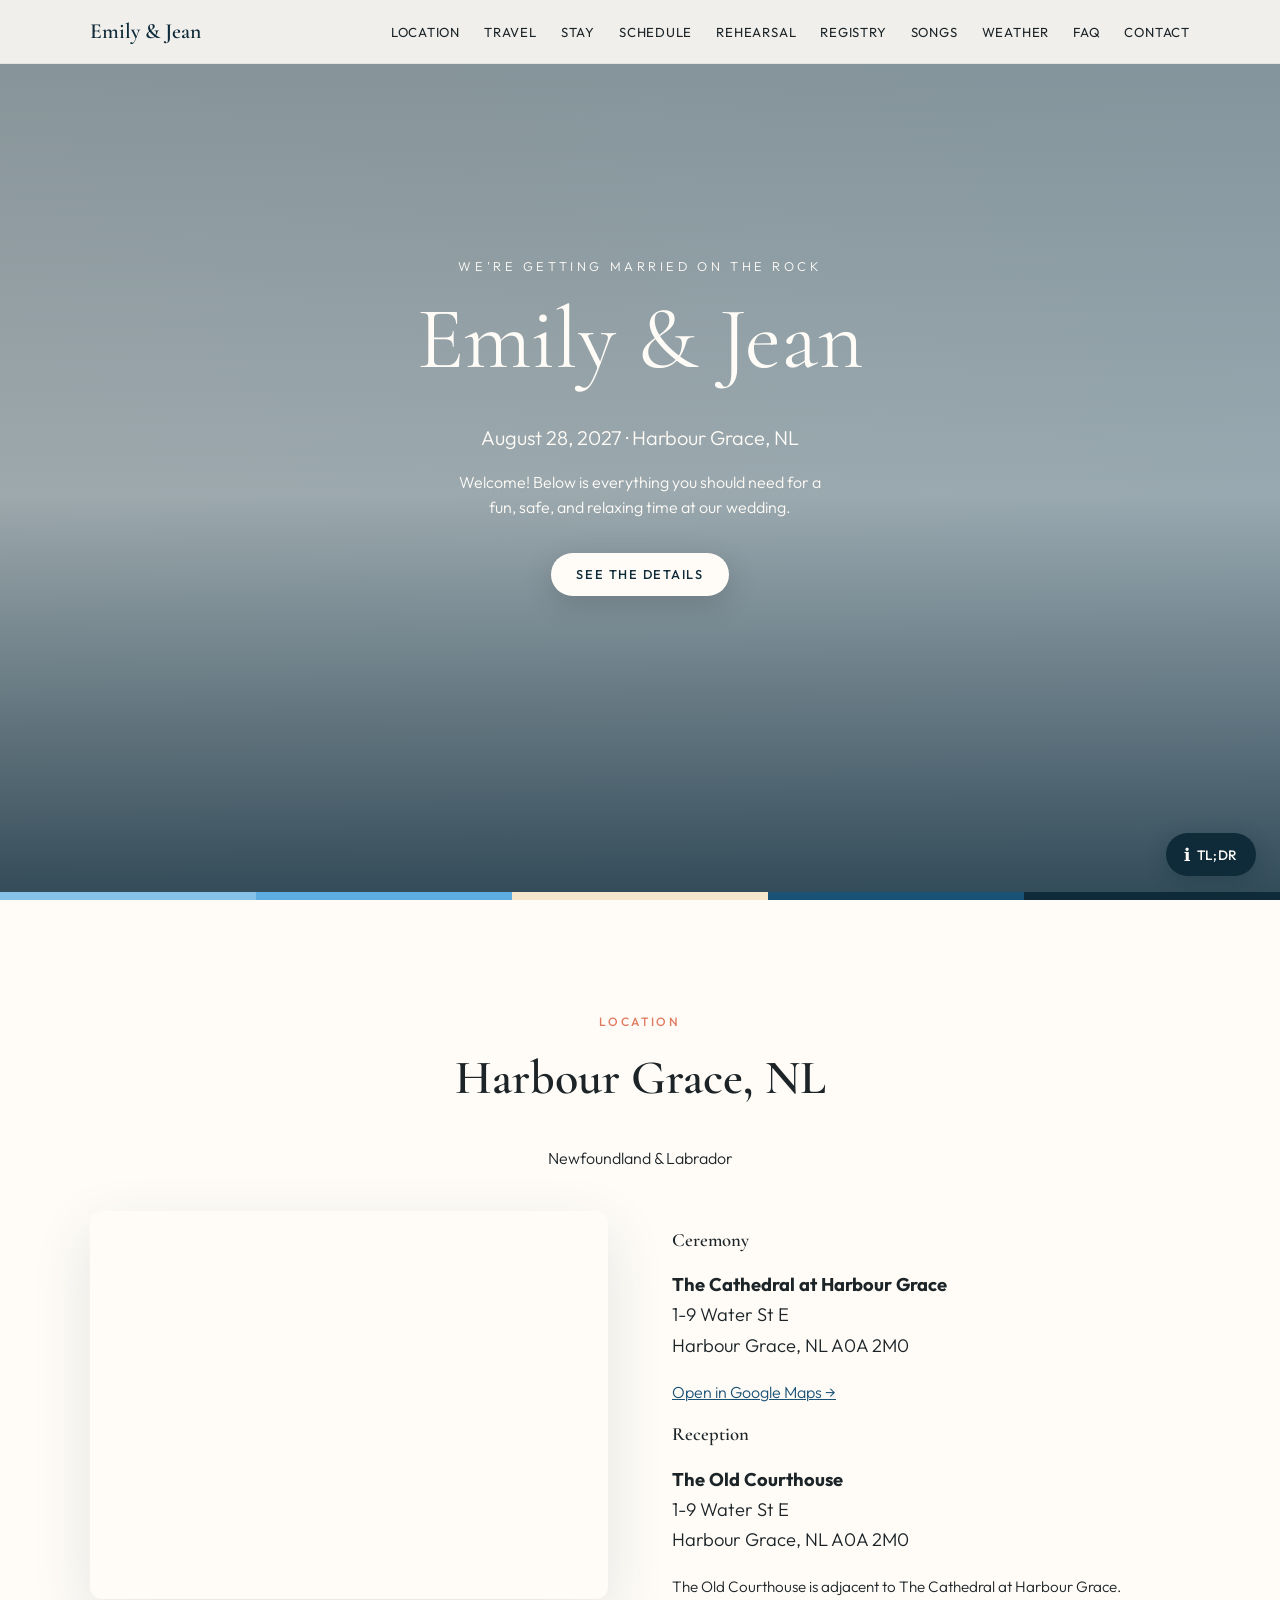
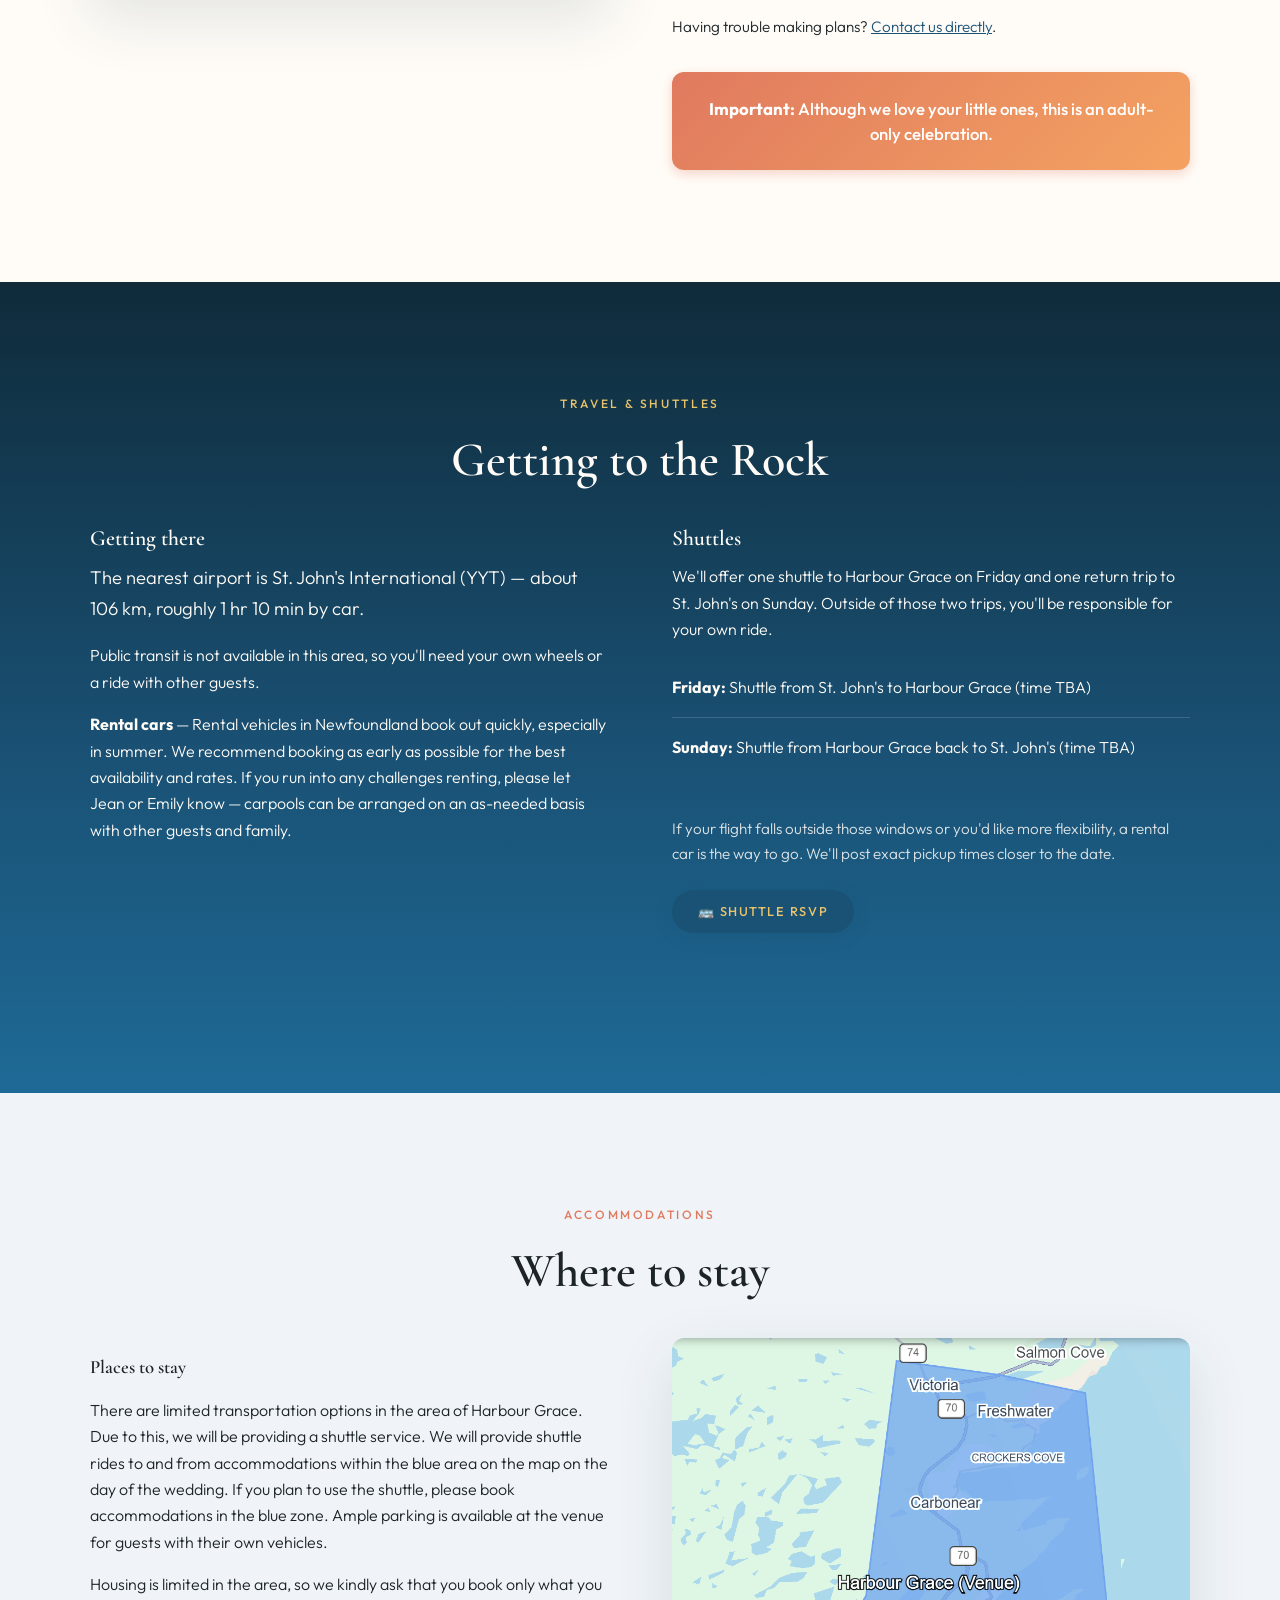
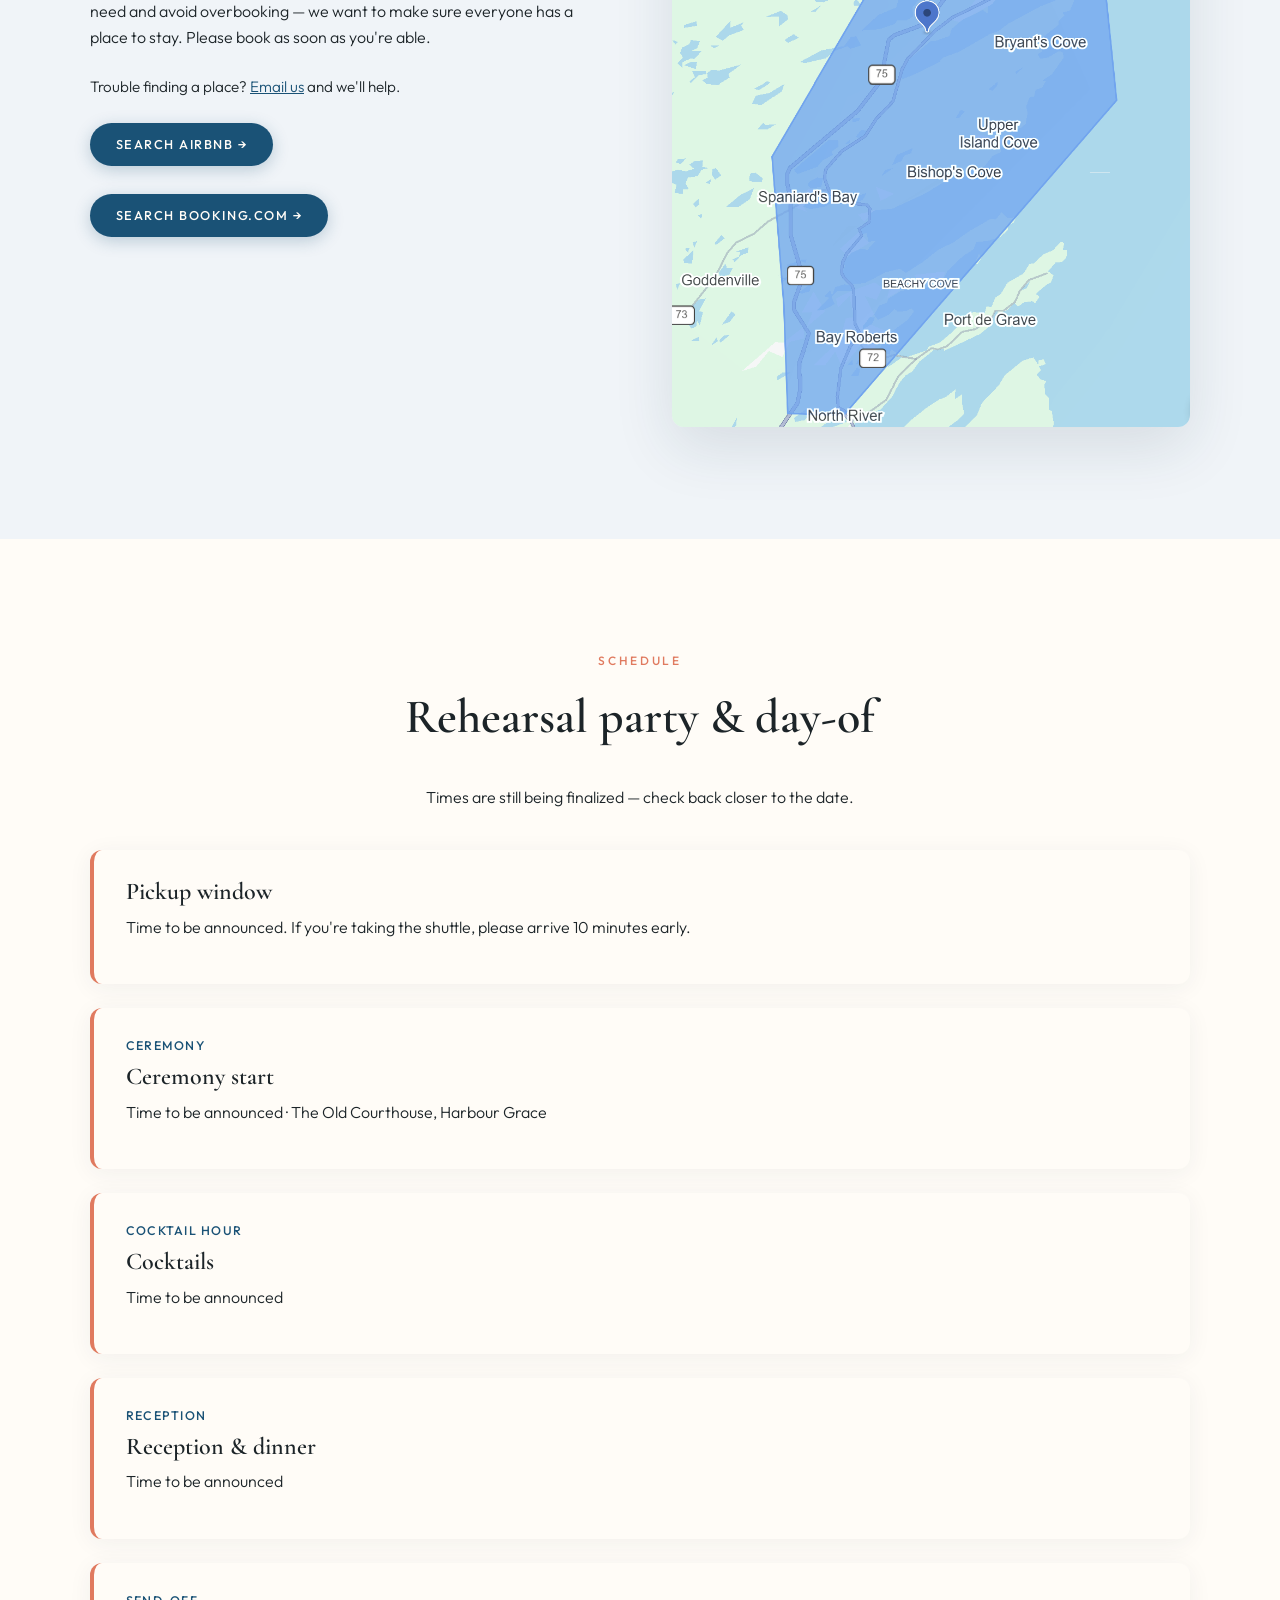
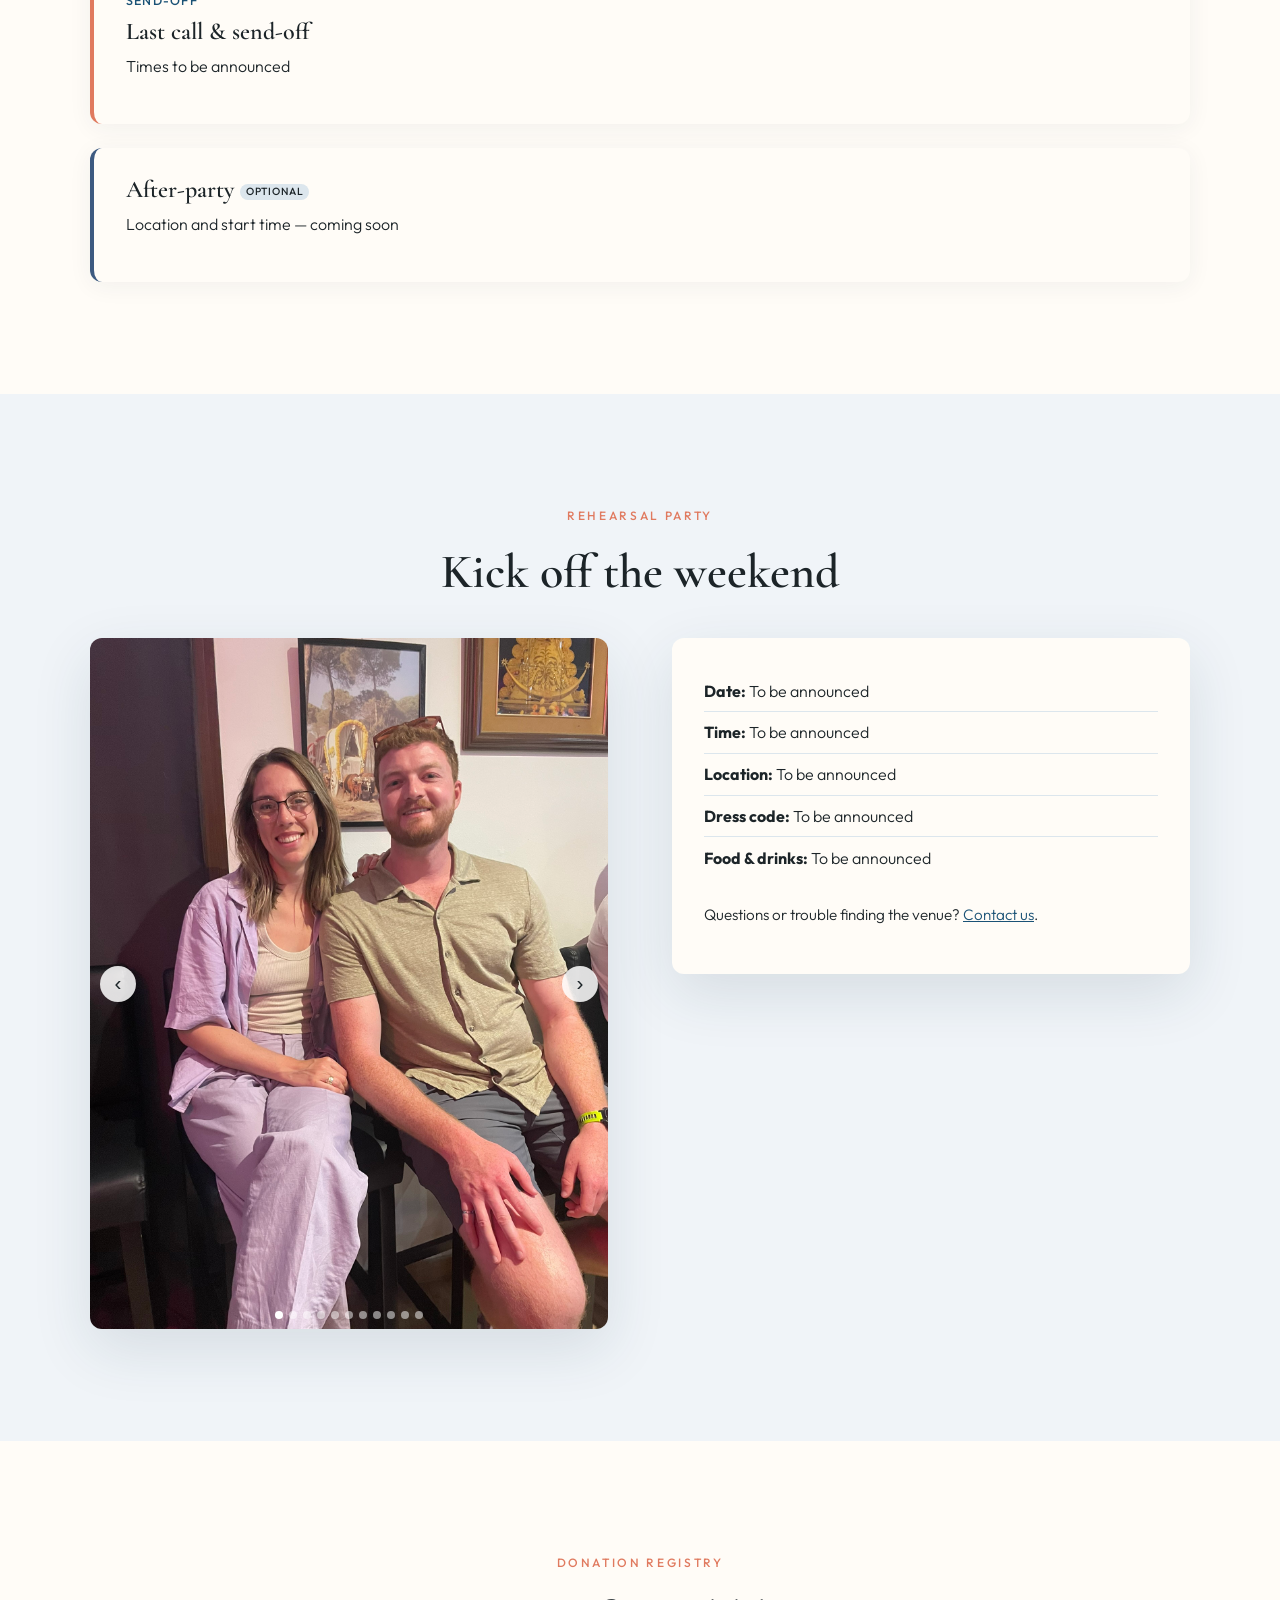
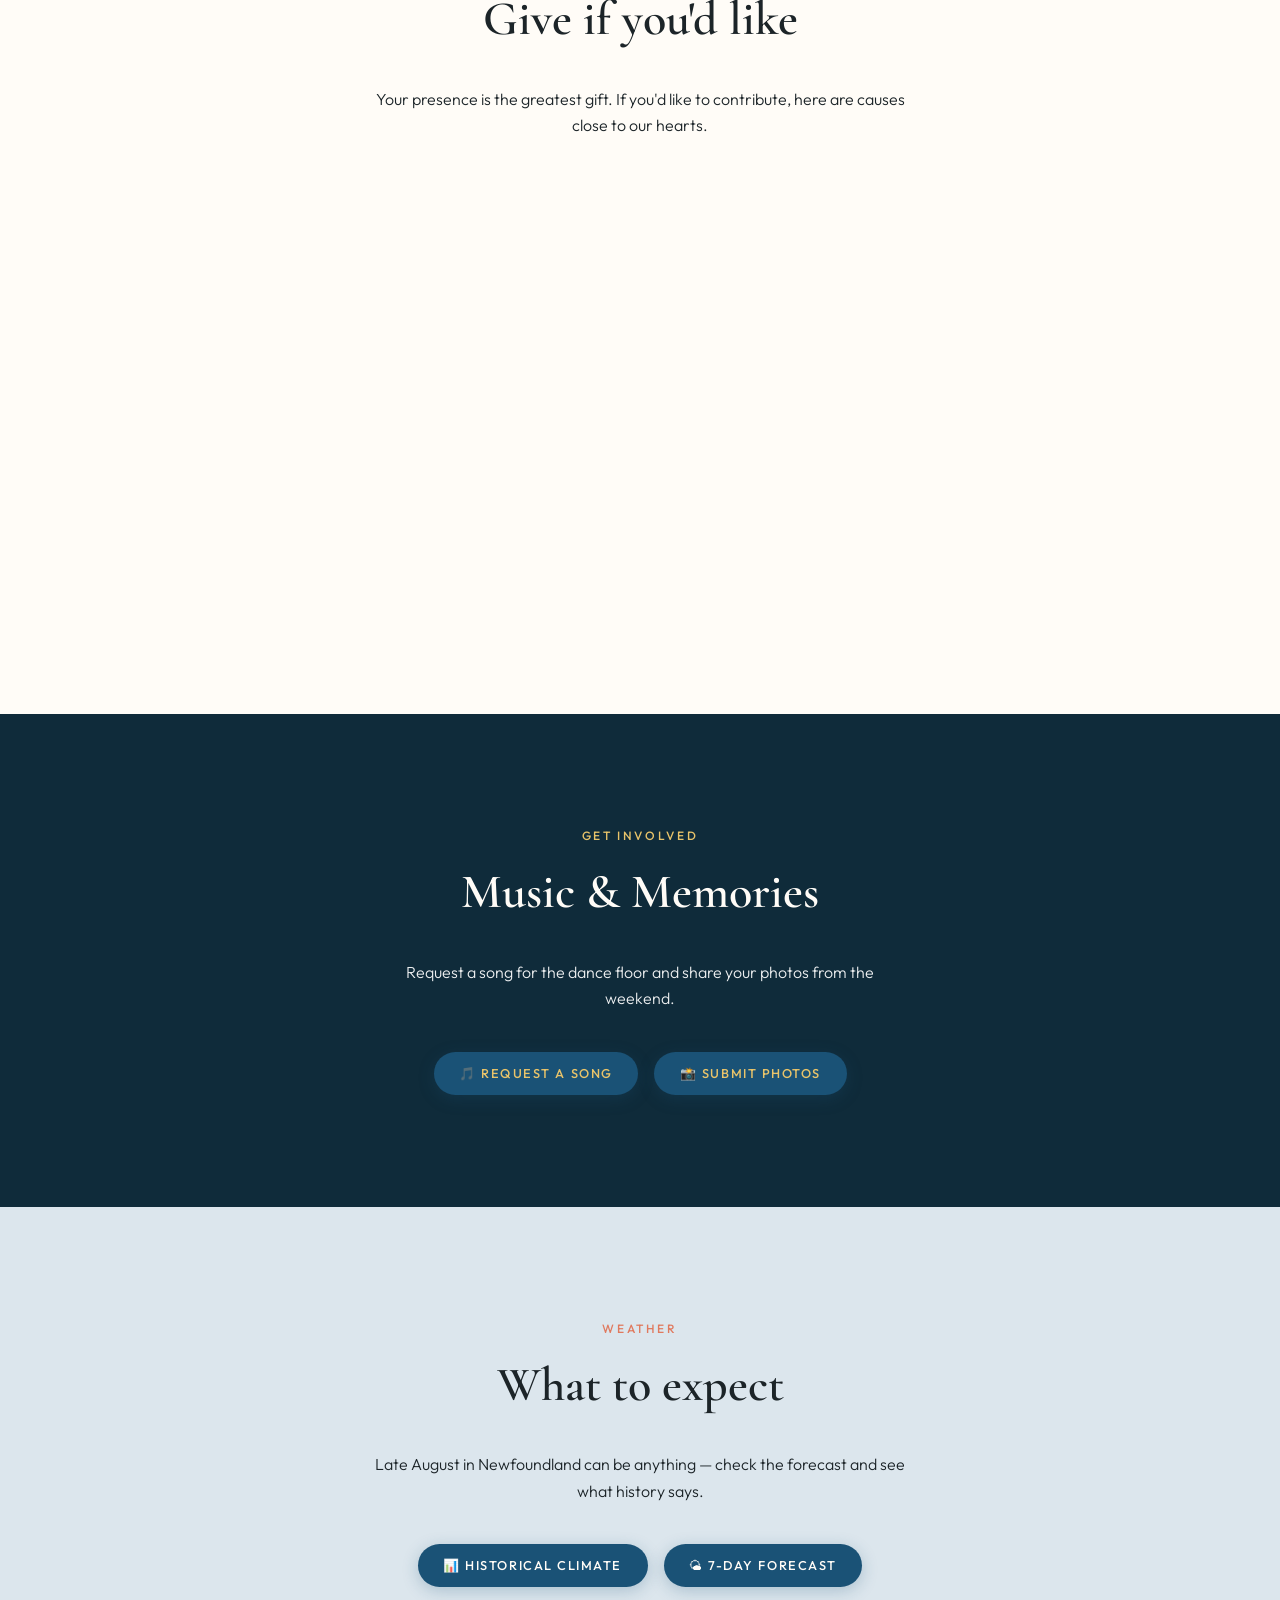
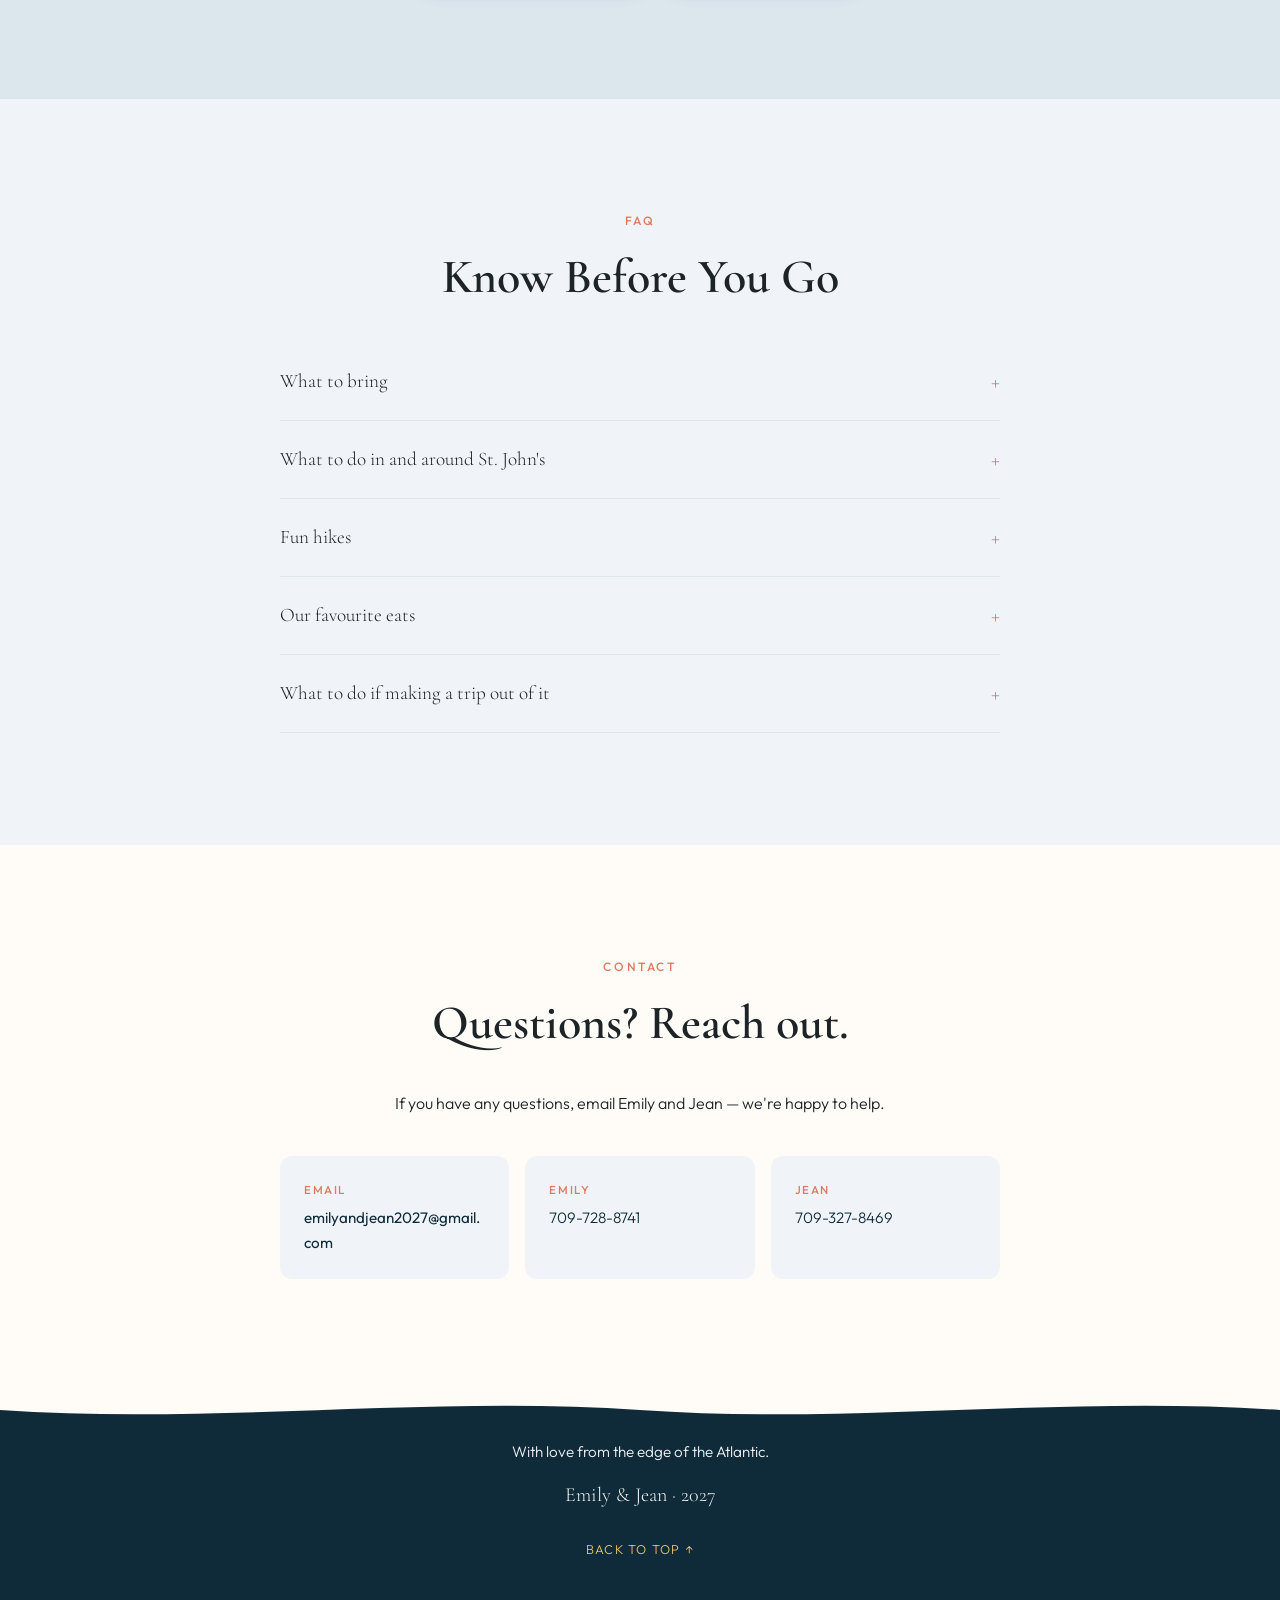
==== index.html @ c961761f "Align travel section headers by using info-block on both columns" ====
<!DOCTYPE html>
<html lang="en">
<head>
  <meta charset="UTF-8">
  <meta name="viewport" content="width=device-width, initial-scale=1.0">
  <meta name="description" content="Emily &amp; Jean are getting married in Harbour Grace, Newfoundland on August 28, 2027.">
  <title>Emily &amp; Jean · On the Rock</title>
  <link rel="preconnect" href="https://fonts.googleapis.com">
  <link rel="preconnect" href="https://fonts.gstatic.com" crossorigin>
  <link href="https://fonts.googleapis.com/css2?family=Cormorant+Garamond:ital,wght@0,400;0,600;1,400&family=Outfit:wght@300;400;500&display=swap" rel="stylesheet">
  <link rel="stylesheet" href="css/styles.css">
</head>
<body>
  <div id="loader" class="loader" aria-hidden="true">
    <div class="loader__inner">
      <img class="loader__ring" src="images/loader.gif" alt="" aria-hidden="true">
      <p class="loader__tag">Harbour Grace</p>
      <h1 class="loader__title">On the Rock</h1>
    </div>
  </div>

  <header class="site-header" id="top">
    <nav class="nav" aria-label="Main">
      <a class="nav__brand" href="#top">Emily &amp; Jean</a>
      <button class="nav__toggle" aria-expanded="false" aria-controls="nav-menu" aria-label="Open menu">
        <span></span><span></span><span></span>
      </button>
      <ul class="nav__menu" id="nav-menu">
        <li><a href="#location">Location</a></li>
        <li><a href="#travel">Travel</a></li>
        <li><a href="#accommodations">Stay</a></li>
        <li><a href="#schedule">Schedule</a></li>
        <li><a href="#rehearsal">Rehearsal</a></li>
        <li><a href="#registry">Registry</a></li>
        <li><a href="#uploads">Songs</a></li>
        <li><a href="#weather">Weather</a></li>
        <li><a href="#faq">FAQ</a></li>
        <li><a href="#contact">Contact</a></li>
      </ul>
    </nav>
  </header>

  <main>
    <section class="hero">
      <div class="hero__photo hero__photo--placeholder" role="img" aria-label="Newfoundland coastline at Cape Spear"></div>
      <div class="hero__overlay"></div>
      <div class="hero__content">
        <p class="hero__eyebrow">We're getting married on the Rock</p>
        <h1 class="hero__names">Emily &amp; Jean</h1>
        <p class="hero__date">August 28, 2027 · Harbour Grace, NL</p>
        <p class="hero__intro">Welcome! Below is everything you should need for a fun, safe, and relaxing time at our wedding.</p>
        <a class="btn btn--light" href="#location">See the details</a>
      </div>
      <div class="hero__colors" aria-hidden="true">
        <span></span><span></span><span></span><span></span><span></span>
      </div>
    </section>

    <section class="section" id="location">
      <div class="container">
        <p class="eyebrow eyebrow--center">Location</p>
        <h2 class="text-center">Harbour Grace, NL</h2>
        <p class="text-center subhead">Newfoundland &amp; Labrador</p>

        <div class="section__grid section__grid--split">
          <div class="map-block__embed reveal">
            <iframe
              class="map-block__frame"
              src="https://www.google.com/maps/embed?pb=!1m18!1m12!1m3!1d10763.099776584832!2d-53.270268!3d47.692905!2m3!1f0!2f0!3f0!3m2!1i1024!2i768!4f13.1!3m3!1m2!1s0x4b7d3a7a7a7a7a7a%3A0x7a7a7a7a7a7a7a7a!2s1-9%20Water%20St%20E%2C%20Harbour%20Grace%2C%20NL%20A0A%202M0!5e0!3m2!1sen!2sca!4v1"
              title="Map of 1-9 Water St E, Harbour Grace"
              loading="lazy"
              allowfullscreen>
            </iframe>
          </div>
          <div class="reveal">
            <h3>Ceremony</h3>
            <p class="lead"><strong>The Cathedral at Harbour Grace</strong><br>1-9 Water St E<br>Harbour Grace, NL A0A 2M0</p>
            <p><a href="https://www.google.com/maps/search/?api=1&amp;query=1-9+Water+St+E,+Harbour+Grace,+NL+A0A+2M0" target="_blank" rel="noopener">Open in Google Maps →</a></p>
            <h3>Reception</h3>
            <p class="lead"><strong>The Old Courthouse</strong><br>1-9 Water St E<br>Harbour Grace, NL A0A 2M0</p>
            <p class="muted">The Old Courthouse is adjacent to The Cathedral at Harbour Grace.</p>

            <p class="muted">Having trouble making plans? <a href="#contact">Contact us directly</a>.</p>
            <div class="note-banner" style="margin-top:2rem; padding:1.5rem; background:linear-gradient(135deg, var(--sunset), var(--sunset-soft)); color:white; border-radius:var(--radius); text-align:center; font-weight:500; font-size:1.05rem; line-height:1.5; box-shadow:0 4px 12px rgba(224,122,95,0.3);">
  <strong>Important:</strong> Although we love your little ones, this is an adult-only celebration.
</div>
          </div>
        </div>
      </div>
    </section>

    <section class="section section--ocean" id="travel">
      <div class="container">
        <p class="eyebrow eyebrow--center">Travel &amp; Shuttles</p>
        <h2 class="text-center">Getting to the Rock</h2>

        <div class="section__grid section__grid--split">
          <div class="info-block reveal">
            <h3>Getting there</h3>
            <p class="lead">The nearest airport is St. John's International (YYT) — about 106 km, roughly 1 hr 10 min by car.</p>
            <p>Public transit is not available in this area, so you'll need your own wheels or a ride with other guests.</p>
            <p><strong>Rental cars</strong> — Rental vehicles in Newfoundland book out quickly, especially in summer. We recommend booking as early as possible for the best availability and rates. If you run into any challenges renting, please let Jean or Emily know — carpools can be arranged on an as-needed basis with other guests and family.</p>
          </div>

          <div class="info-block reveal">
            <h3>Shuttles</h3>
            <p>We'll offer one shuttle to Harbour Grace on Friday and one return trip to St. John's on Sunday. Outside of those two trips, you'll be responsible for your own ride.</p>
            <ul class="travel-list">
              <li><strong>Friday:</strong> Shuttle from St. John's to Harbour Grace (time TBA)</li>
              <li><strong>Sunday:</strong> Shuttle from Harbour Grace back to St. John's (time TBA)</li>
            </ul>
            <p class="muted">If your flight falls outside those windows or you'd like more flexibility, a rental car is the way to go. We'll post exact pickup times closer to the date.</p>
            <p style="margin-top:1.5rem"><a class="btn btn--weather" href="https://chill-fin-c19.notion.site/3854c963e0de80a6b567fff6775848d5?pvs=105" target="_blank">🚌 Shuttle RSVP</a></p>
          </div>
        </div>
      </div>
    </section>

    <section class="section section--mist" id="accommodations">
      <div class="container">
        <p class="eyebrow eyebrow--center">Accommodations</p>
        <h2 class="text-center">Where to stay</h2>

        <div class="section__grid section__grid--split">
          <div class="reveal">
            <h3>Places to stay</h3>
            <p>There are limited transportation options in the area of Harbour Grace. Due to this, we will be providing a shuttle service. We will provide shuttle rides to and from accommodations within the blue area on the map on the day of the wedding. If you plan to use the shuttle, please book accommodations in the blue zone. Ample parking is available at the venue for guests with their own vehicles.</p>
            <p>Housing is limited in the area, so we kindly ask that you book only what you need and avoid overbooking — we want to make sure everyone has a place to stay. Please book as soon as you're able.</p>
            <p class="muted" style="margin-top:1.5rem">Trouble finding a place? <a href="#contact">Email us</a> and we'll help.</p>
            <div style="margin-top:1.5rem;display:flex;flex-direction:column;gap:0.75rem">
              <p><a class="btn btn--weather" href="https://www.airbnb.ca/s/Harbour-Grace--NL--Canada/homes?tab_id=home_tab&refinement_paths%5B%5D=%2Fhomes&flexible_trip_lengths%5B%5D=one_week&monthly_start_date=2027-08-01&monthly_length=3&monthly_end_date=2027-11-01&date_picker_type=calendar&checkin=2027-08-27&checkout=2027-08-28&source=suburbs&search_type=search_query&region_id=6791&region_type=6&place_id=ChIJK1Fo1MF2F0sRVGQl-wYETSY&ne_lat=47.6953&ne_lng=-53.2127&sw_lat=47.6765&sw_lng=-53.2733&zoom=14&search_by=map" target="_blank">Search Airbnb →</a></p>
              <p><a class="btn btn--weather" href="https://www.booking.com/searchresults.html?ss=Harbour%20Grace%2C%20Newfoundland%2C%20Canada&checkin_year=2027&checkin_month=8&checkin_monthday=27&checkout_year=2027&checkout_month=8&checkout_monthday=28&group_adults=2&no_rooms=1&group_children=0&age_children=0&sb_price_type=total&search_type=standard&nflt=price_range" target="_blank">Search Booking.com →</a></p>
            </div>
          </div>
          <div class="reveal" style="display:flex;flex-direction:column;justify-content:center;gap:1.5rem">
            <figure style="margin:0">
              <img src="images/shuttle%20locations.png" alt="Map showing shuttle pickup and dropoff locations for nearby accommodations" loading="lazy" style="max-width:100%;height:auto;border-radius:var(--radius);box-shadow:var(--shadow)">
            </figure>
          </div>
        </div>
      </div>
    </section>

    <section class="section" id="schedule">
      <div class="container">
        <p class="eyebrow eyebrow--center">Schedule</p>
        <h2 class="text-center">Rehearsal party &amp; day-of</h2>
        <p class="text-center subhead">Times are still being finalized — check back closer to the date.</p>

        <div class="timeline">
          <article class="timeline__item reveal">
            <h3>Pickup window</h3>
            <p>Time to be announced. If you're taking the shuttle, please arrive 10 minutes early.</p>
          </article>
          <article class="timeline__item reveal">
            <time class="timeline__when">Ceremony</time>
            <h3>Ceremony start</h3>
            <p>Time to be announced · The Old Courthouse, Harbour Grace</p>
          </article>
          <article class="timeline__item reveal">
            <time class="timeline__when">Cocktail hour</time>
            <h3>Cocktails</h3>
            <p>Time to be announced</p>
          </article>
          <article class="timeline__item reveal">
            <time class="timeline__when">Reception</time>
            <h3>Reception &amp; dinner</h3>
            <p>Time to be announced</p>
          </article>
          <article class="timeline__item reveal">
            <time class="timeline__when">Send-off</time>
            <h3>Last call &amp; send-off</h3>
            <p>Times to be announced</p>
          </article>
          <article class="timeline__item timeline__item--optional reveal">
            <h3>After-party <span class="tag">Optional</span></h3>
            <p>Location and start time — coming soon</p>
          </article>
        </div>
      </div>
    </section>

    <section class="section section--mist" id="rehearsal">
      <div class="container">
        <p class="eyebrow eyebrow--center">Rehearsal Party</p>
        <h2 class="text-center">Kick off the weekend</h2>

        <div class="section__grid section__grid--split">
          <div>
            <div class="carousel reveal" id="carousel">
              <div class="carousel__track">
                <div class="carousel__slide"><img src="images/IMG_9875.JPEG" alt="Bride and groom" loading="lazy"></div>
                <div class="carousel__slide"><img src="images/IMG_9797.JPEG" alt="Bride and groom" loading="lazy"></div>
                <div class="carousel__slide"><img src="images/IMG_9612.JPEG" alt="Bride and groom" loading="lazy"></div>
                <div class="carousel__slide"><img src="images/IMG_8609.JPEG" alt="Bride and groom" loading="lazy"></div>
                <div class="carousel__slide"><img src="images/IMG_8557.JPEG" alt="Bride and groom" loading="lazy"></div>
                <div class="carousel__slide"><img src="images/IMG_7268.JPEG" alt="Bride and groom" loading="lazy"></div>
                <div class="carousel__slide"><img src="images/IMG_2703.JPEG" alt="Bride and groom" loading="lazy"></div>
                <div class="carousel__slide"><img src="images/IMG_0990.jpeg" alt="Bride and groom" loading="lazy"></div>
                <div class="carousel__slide"><img src="images/IMG_0917.JPG" alt="Bride and groom" loading="lazy"></div>
                <div class="carousel__slide"><img src="images/IMG_0631.JPEG" alt="Bride and groom" loading="lazy"></div>
                <div class="carousel__slide"><img src="images/f5f8cb9c-d186-43bf-9b7a-830ba5b8a5db.jpg" alt="Bride and groom" loading="lazy"></div>
              </div>
              <button class="carousel__btn carousel__btn--prev" aria-label="Previous photo">‹</button>
              <button class="carousel__btn carousel__btn--next" aria-label="Next photo">›</button>
              <div class="carousel__dots"></div>
            </div>
          </div>
          <div>
            <div class="info-block info-block--light reveal">
              <ul class="plain-list">
                <li><strong>Date:</strong> To be announced</li>
                <li><strong>Time:</strong> To be announced</li>
                <li><strong>Location:</strong> To be announced</li>
                <li><strong>Dress code:</strong> To be announced</li>
                <li><strong>Food &amp; drinks:</strong> To be announced</li>
              </ul>
              <p class="muted">Questions or trouble finding the venue? <a href="#contact">Contact us</a>.</p>
            </div>
          </div>
        </div>
      </div>
    </section>

    <section class="section" id="registry">
      <div class="container">
        <p class="eyebrow eyebrow--center">Donation Registry</p>
        <h2 class="text-center">Give if you'd like</h2>
        <p class="text-center subhead">Your presence is the greatest gift. If you'd like to contribute, here are causes close to our hearts.</p>

        <div class="flip-cards">
          <div class="flip-card reveal" tabindex="0">
            <div class="flip-card__inner">
              <div class="flip-card__front">
                <h3>Cure Alzheimer's Fund</h3>
                <p class="flip-card__hint">Click to learn more</p>
              </div>
              <div class="flip-card__back">
                <p>Accelerating research to find a cure for Alzheimer's disease. Every dollar funds high-impact science.</p>
                <a class="btn btn--light" href="https://curealz.org/" target="_blank">Donate →</a>
              </div>
            </div>
          </div>

          <div class="flip-card reveal" tabindex="0">
            <div class="flip-card__inner">
              <div class="flip-card__front">
                <h3>Plan Canada</h3>
                <p class="flip-card__hint">Click to learn more</p>
              </div>
              <div class="flip-card__back">
                <p>Advancing children's rights and equality for girls around the world. Your donation creates lasting change.</p>
                <a class="btn btn--light" href="https://plancanada.ca/en-ca" target="_blank">Donate →</a>
              </div>
            </div>
          </div>

          <div class="flip-card reveal" tabindex="0">
            <div class="flip-card__inner">
              <div class="flip-card__front">
                <h3>Gift of Hope</h3>
                <p class="flip-card__hint">Click to learn more</p>
              </div>
              <div class="flip-card__back">
                <p>Supporting life-changing medical care and humanitarian aid for those in critical need.</p>
                <a class="btn btn--light" href="https://www.gifttool.com/donations/Donate?ID=2023&AID=1964" target="_blank">Donate →</a>
              </div>
            </div>
          </div>

          <div class="flip-card reveal" tabindex="0">
            <div class="flip-card__inner">
              <div class="flip-card__front">
                <h3>Nova Scotia SPCA</h3>
                <p class="flip-card__hint">Click to learn more</p>
              </div>
              <div class="flip-card__back">
                <p>Protecting and caring for animals across Nova Scotia. Your gift provides shelter, medical care, and second chances.</p>
                <a class="btn btn--light" href="https://www.novascotiaspca.ca/how-you-can-help/donate/" target="_blank">Donate →</a>
              </div>
            </div>
          </div>
        </div>
      </div>
    </section>

    <section class="section section--uploads" id="uploads">
      <div class="section--uploads__bg"></div>
      <div class="container">
        <p class="eyebrow eyebrow--center">Get Involved</p>
        <h2 class="text-center">Music &amp; Memories</h2>
        <p class="text-center subhead">Request a song for the dance floor and share your photos from the weekend.</p>

        <div class="weather-links">
          <a class="btn btn--weather reveal" href="https://chill-fin-c19.notion.site/9f50370244dc41f0b51a8b7dd42fc88c" target="_blank">🎵 Request a Song</a>
          <a class="btn btn--weather reveal" href="https://chill-fin-c19.notion.site/3844c963e0de8051b575eb10fa07f57b" target="_blank">📸 Submit Photos</a>
        </div>
      </div>
    </section>

    <section class="section section--rsvp" id="weather">
      <div class="container container--narrow">
        <p class="eyebrow eyebrow--center">Weather</p>
        <h2 class="text-center">What to expect</h2>
        <p class="text-center subhead">Late August in Newfoundland can be anything — check the forecast and see what history says.</p>
        <div class="weather-links">
          <a class="btn btn--weather reveal" href="aug28_climate_stjohns.html" target="_blank">📊 Historical climate</a>
          <a class="btn btn--weather reveal" href="#" data-modal="forecast">🌤 7-day forecast</a>
        </div>
      </div>
    </section>

    <section class="section section--mist" id="faq">
      <div class="container container--narrow">
        <p class="eyebrow eyebrow--center">FAQ</p>
        <h2 class="text-center">Know Before You Go</h2>

        <details class="faq reveal">
          <summary>What to bring</summary>
          <p>Outerwear — it's Newfoundland, after all; hope for the best but expect rain. Comfortable shoes are also a must for exploring.</p>
        </details>

        <details class="faq reveal">
          <summary>What to do in and around St. John's</summary>
          <p>Details coming soon — we'll share our top spots for exploring the city.</p>
        </details>

        <details class="faq reveal">
          <summary>Fun hikes</summary>
          <p>Details coming soon — Newfoundland has some incredible trails.</p>
        </details>

        <details class="faq reveal">
          <summary>Our favourite eats</summary>
          <p>Details coming soon — we'll share the restaurants and spots we love.</p>
        </details>

        <details class="faq reveal">
          <summary>What to do if making a trip out of it</summary>
          <p>Details coming soon — tips for extending your stay and exploring more of the island.</p>
        </details>
      </div>
    </section>

    <section class="section" id="contact">
      <div class="container container--narrow">
        <p class="eyebrow eyebrow--center">Contact</p>
        <h2 class="text-center">Questions? Reach out.</h2>
        <p class="text-center subhead">If you have any questions, email Emily and Jean — we're happy to help.</p>

        <div class="contact-grid">
          <a class="contact-card reveal" href="mailto:emilyandjean2027@gmail.com">
            <span class="contact-card__label">Email</span>
            <span class="contact-card__value">emilyandjean2027@gmail.com</span>
          </a>
          <div class="contact-card reveal">
            <span class="contact-card__label">Emily</span>
            <a class="contact-card__value" href="tel:+17097288741">709-728-8741</a>
          </div>
          <div class="contact-card reveal">
            <span class="contact-card__label">Jean</span>
            <a class="contact-card__value" href="tel:+17093278469">709-327-8469</a>
          </div>
        </div>
      </div>
    </section>
  </main>

  <aside class="tldr" id="tldr">
    <button class="tldr__toggle" id="tldr-toggle" aria-label="Toggle TL;DR">
      <span class="tldr__icon">ℹ</span>
      <span class="tldr__label">TL;DR</span>
    </button>
    <div class="tldr__panel" id="tldr-panel">
      <div class="tldr__head">
        <strong>Quick summary</strong>
        <button class="tldr__close" id="tldr-close" aria-label="Close">&times;</button>
      </div>
      <div class="tldr__body">
        <div class="tldr__item">
          <span class="tldr__dot" style="background:var(--sunset)"></span>
          <div><strong>Event dates</strong><br>August 27–29, 2027</div>
        </div>
        <div class="tldr__item">
          <span class="tldr__dot" style="background:var(--ocean-light)"></span>
          <div><strong>Location</strong><br>1-9 Water St E, Harbour Grace, NL</div>
        </div>
        <div class="tldr__item">
          <span class="tldr__dot" style="background:var(--gold)"></span>
          <div><strong>Shuttle RSVP</strong><br><a href="https://chill-fin-c19.notion.site/3854c963e0de80a6b567fff6775848d5?pvs=105" target="_blank">Sign up for the shuttle →</a></div>
        </div>
<div class="tldr__item">
          <span class="tldr__dot" style="background:var(--jelly-4)"></span>
          <div><strong>Book early</strong><br>Accommodations & rental cars book out quickly — reserve as soon as you can.</div>
        </div>
        <div class="tldr__item">
          <span class="tldr__dot" style="background:var(--accent)"></span>
          <div><strong>Adults only</strong><br>Although we love your little ones, this is an adult-only celebration.</div>
        </div>
      </div>
    </div>
  </aside>

  <!-- Modals -->
  <div class="modal-overlay" id="modal-forecast">
    <div class="modal">
      <div class="modal__header">
        <span class="modal__title">Harbour Grace weather forecast</span>
        <button class="modal__close" data-close="modal-forecast" aria-label="Close">&times;</button>
      </div>
      <div class="modal__body modal__body--forecast">
        <iframe src="https://weather.gc.ca/en/location/index.html?coords=47.691,-53.227" title="Harbour Grace weather forecast"></iframe>
      </div>
    </div>
  </div>

  <footer class="footer">
    <svg class="footer__wave" viewBox="0 0 1440 80" preserveAspectRatio="none" aria-hidden="true">
      <path d="M0,40 C240,70 480,10 720,40 C960,70 1200,10 1440,40 L1440,0 L0,0 Z"/>
    </svg>
    <p>With love from the edge of the Atlantic.</p>
    <p class="footer__names">Emily &amp; Jean · 2027</p>
    <a class="footer__top" href="#top">Back to top ↑</a>
  </footer>

  <script src="js/main.js"></script>
</body>
</html>
---- css/styles.css ----
/* Newfoundland wedding — ocean, jellybean row, fog */
:root {
  --ocean-deep: #0f2b3a;
  --ocean-mid: #1a5276;
  --ocean-light: #5dade2;
  --ocean-surf: #85c1e9;
  --sunset: #e07a5f;
  --sunset-soft: #f4a261;
  --gold: #e9c46a;
  --sand: #f5e6cc;
  --mist: #f0f4f8;
  --fog: #dce6ed;
  --white: #fffcf7;
  --ink: #1c2428;
  --jelly-1: #c8553d;
  --jelly-2: #e07a5f;
  --jelly-3: #f2cc8f;
  --jelly-4: #81b29a;
  --jelly-5: #3d5a80;
  --font-display: "Cormorant Garamond", Georgia, serif;
  --font-body: "Outfit", system-ui, sans-serif;
  --radius: 12px;
  --shadow: 0 20px 60px rgba(26, 58, 74, 0.12);
  --header-h: 64px;
}

*, *::before, *::after { box-sizing: border-box; }
html { scroll-behavior: smooth; }
body {
  margin: 0;
  font-family: var(--font-body);
  font-weight: 300;
  color: var(--ink);
  background: var(--white);
  line-height: 1.65;
  overflow-x: hidden;
}
body.is-loaded { overflow-y: auto; }

img { max-width: 100%; display: block; }
a { color: var(--ocean-mid); text-decoration-thickness: 1px; }
h1, h2, h3 { font-family: var(--font-display); font-weight: 600; line-height: 1.15; }
h2 { font-size: clamp(2rem, 5vw, 3rem); margin: 0.4em 0 0.8em; }
p { margin: 0 0 1em; }
code { font-size: 0.85em; background: var(--fog); padding: 0.15em 0.4em; border-radius: 4px; }

.container { width: min(1100px, 92vw); margin: 0 auto; }
.container--narrow { width: min(720px, 92vw); margin: 0 auto; }
.text-center { text-align: center; }
.subhead { color: var(--ink); max-width: 540px; margin: 0 auto 2.5rem; }
.lead { font-size: 1.15rem; }
.eyebrow {
  font-size: 0.75rem;
  letter-spacing: 0.22em;
  text-transform: uppercase;
  color: var(--sunset);
  font-weight: 500;
  margin: 0 0 0.5rem;
}
.eyebrow--center { text-align: center; }

/* Loader */
.loader {
  position: fixed;
  inset: 0;
  z-index: 9999;
  display: grid;
  place-items: center;
  background: linear-gradient(135deg, var(--ocean-deep), var(--ocean-mid), var(--ocean-surf), var(--ocean-mid), var(--ocean-deep));
  background-size: 400% 400%;
  animation: gradientShift 9.2s ease infinite;
  transition: opacity 0.6s cubic-bezier(0.4, 0, 0.2, 1), visibility 0.6s ease, transform 0.6s cubic-bezier(0.4, 0, 0.2, 1);
}
@keyframes gradientShift {
  0% { background-position: 0% 50%; }
  50% { background-position: 100% 50%; }
  100% { background-position: 0% 50%; }
}
.loader.is-done {
  opacity: 0;
  visibility: hidden;
  pointer-events: none;
  transform: scale(1.05);
}
.loader__inner { text-align: center; color: var(--white); position: relative; }
.loader__ring {
  width: 100px;
  height: 100px;
  margin: 0 auto 1.5rem;
  display: block;
}
.loader__tag {
  font-size: 0.7rem;
  letter-spacing: 0.35em;
  text-transform: uppercase;
  opacity: 0;
  transform: translateY(12px);
  animation: fadeUp 0.6s ease 0.3s forwards;
}
.loader__title {
  font-family: var(--font-display);
  font-size: clamp(2.5rem, 8vw, 4.5rem);
  font-weight: 400;
  margin: 0.1em 0 0;
  opacity: 0;
  transform: translateY(12px);
  animation: fadeUp 0.7s ease 0.5s forwards;
}
@keyframes fadeUp {
  from { opacity: 0; transform: translateY(12px); }
  to { opacity: 1; transform: translateY(0); }
}

/* Nav */
.site-header {
  position: fixed;
  top: 0;
  left: 0;
  right: 0;
  z-index: 100;
  height: var(--header-h);
  background: rgba(255, 252, 247, 0.88);
  backdrop-filter: blur(12px);
  border-bottom: 1px solid rgba(26, 58, 74, 0.06);
  transform: translateY(-100%);
  transition: transform 0.6s cubic-bezier(0.22, 1, 0.36, 1) 0.3s;
}
body.is-loaded .site-header { transform: translateY(0); }

.nav {
  display: flex;
  align-items: center;
  justify-content: space-between;
  height: 100%;
  width: min(1100px, 92vw);
  margin: 0 auto;
}
.nav__brand {
  font-family: var(--font-display);
  font-size: 1.35rem;
  color: var(--ocean-deep);
  text-decoration: none;
  font-weight: 600;
}
.nav__menu {
  display: flex;
  gap: 1.5rem;
  list-style: none;
  margin: 0;
  padding: 0;
}
.nav__menu a {
  font-size: 0.82rem;
  letter-spacing: 0.06em;
  text-transform: uppercase;
  color: var(--ink);
  text-decoration: none;
  font-weight: 400;
  transition: color 0.2s;
}
.nav__menu a:hover { color: var(--sunset); }

.nav__toggle {
  display: none;
  flex-direction: column;
  gap: 5px;
  background: none;
  border: none;
  padding: 8px;
  cursor: pointer;
}
.nav__toggle span {
  display: block;
  width: 22px;
  height: 2px;
  background: var(--ocean-deep);
  transition: transform 0.25s, opacity 0.25s;
}
.nav__toggle[aria-expanded="true"] span:nth-child(1) { transform: translateY(7px) rotate(45deg); }
.nav__toggle[aria-expanded="true"] span:nth-child(2) { opacity: 0; }
.nav__toggle[aria-expanded="true"] span:nth-child(3) { transform: translateY(-7px) rotate(-45deg); }

@media (max-width: 768px) {
  .nav__toggle { display: flex; }
  .nav__menu {
    position: fixed;
    top: var(--header-h);
    left: 0;
    right: 0;
    flex-direction: column;
    background: var(--white);
    padding: 1.5rem 2rem 2rem;
    gap: 1rem;
    border-bottom: 1px solid var(--fog);
    transform: translateY(-120%);
    opacity: 0;
    pointer-events: none;
    transition: transform 0.3s, opacity 0.3s;
  }
  .nav__menu.is-open {
    transform: translateY(0);
    opacity: 1;
    pointer-events: auto;
  }
}

/* Hero */
.hero {
  position: relative;
  min-height: 100svh;
  display: grid;
  place-items: center;
  text-align: center;
  color: var(--white);
  overflow: hidden;
}
.hero__photo {
  position: absolute;
  inset: 0;
  background-size: cover;
  background-position: center;
  transform: scale(1);
  transition: transform 6s cubic-bezier(0.25, 0.46, 0.45, 0.94);
}
body.is-loaded .hero__photo {
  transform: scale(1.08);
}
.hero__photo--placeholder {
  background:
    linear-gradient(135deg, rgba(15,43,58,0.25), rgba(26,82,118,0.3)),
    url('https://images.unsplash.com/photo-1441846978521-21764329e27a?fm=jpg&q=80&w=1920&auto=format&fit=crop')
    center / cover no-repeat;
}
.hero__overlay {
  position: absolute;
  inset: 0;
  background: linear-gradient(to top, rgba(15,43,58,0.8) 0%, rgba(15,43,58,0.2) 45%, rgba(15,43,58,0.35) 100%);
}
.hero__content {
  position: relative;
  z-index: 2;
  padding: 2rem 1.5rem 5rem;
}
.hero__content > * {
  opacity: 0;
}
body.is-loaded .hero__content > * {
  animation: heroFadeIn 0.7s ease forwards;
}
@keyframes heroFadeIn {
  from { opacity: 0; }
  to { opacity: 1; }
}
.hero__eyebrow {
  font-size: 0.8rem;
  letter-spacing: 0.28em;
  text-transform: uppercase;
  margin: 0 0 1rem;
  opacity: 0.9;
}
.hero__names {
  font-size: clamp(2.8rem, 10vw, 5.5rem);
  font-weight: 400;
  margin: 0 0 0.4em;
  line-height: 1.05;
}
.hero__date {
  font-size: clamp(1rem, 2.5vw, 1.25rem);
  font-weight: 300;
  margin: 0 0 1rem;
  opacity: 0.92;
}
.hero__intro {
  max-width: 34ch;
  margin: 0 auto 2rem;
  font-size: 1rem;
  line-height: 1.6;
  opacity: 0.9;
}

.hero__colors {
  position: absolute;
  bottom: 0;
  left: 0;
  right: 0;
  display: flex;
  height: 8px;
  z-index: 3;
  transform: scaleX(0);
  transform-origin: left;
  transition: transform 0.8s cubic-bezier(0.22, 1, 0.36, 1) 0.6s;
}
body.is-loaded .hero__colors { transform: scaleX(1); }
.hero__colors span { flex: 1; }
.hero__colors span:nth-child(1) { background: var(--ocean-surf); }
.hero__colors span:nth-child(2) { background: var(--ocean-light); }
.hero__colors span:nth-child(3) { background: var(--sand); }
.hero__colors span:nth-child(4) { background: var(--ocean-mid); }
.hero__colors span:nth-child(5) { background: var(--ocean-deep); }

.btn {
  display: inline-block;
  padding: 0.85em 2em;
  border-radius: 999px;
  font-size: 0.8rem;
  letter-spacing: 0.12em;
  text-transform: uppercase;
  text-decoration: none;
  font-weight: 500;
  transition: transform 0.2s, box-shadow 0.2s;
}
.btn--light {
  background: var(--white);
  color: var(--ocean-deep);
  box-shadow: 0 8px 30px rgba(0,0,0,0.15);
}
.btn--light:hover {
  transform: translateY(-2px);
  box-shadow: 0 12px 40px rgba(0,0,0,0.2);
}
.btn--weather {
  background: var(--ocean-mid);
  color: var(--white);
  box-shadow: 0 4px 16px rgba(26,82,118,0.25);
}
.btn--weather:hover {
  background: var(--ocean-light);
  color: var(--white);
  transform: translateY(-2px);
  box-shadow: 0 8px 28px rgba(26,82,118,0.35);
}

/* Placeholders */
.placeholder-label,
.gallery__item--placeholder span,
.section__photo--placeholder .placeholder-label {
  font-size: 0.75rem;
  letter-spacing: 0.15em;
  text-transform: uppercase;
  color: rgba(255,255,255,0.9);
  background: rgba(0,0,0,0.3);
  padding: 0.5em 1em;
  border-radius: 999px;
}
.section__photo--placeholder .placeholder-label { color: var(--ink); background: rgba(255,255,255,0.7); }

/* Sections */
.section { padding: clamp(4rem, 10vw, 7rem) 0; }
.section--mist { background: var(--mist); }
.section--ocean {
  background: linear-gradient(180deg, var(--ocean-deep) 0%, var(--ocean-mid) 60%, #1e6a96 100%);
  color: var(--white);
}
.section--ocean .eyebrow { color: var(--gold); }
.section--ocean .subhead { color: rgba(255,255,255,0.92); }
.section--ocean a { color: var(--gold); }
.section--rsvp { background: var(--fog); }
.section--uploads {
  position: relative;
  background: var(--ocean-deep);
  color: var(--white);
}
.section--uploads .eyebrow { color: var(--gold); }
.section--uploads .subhead { color: rgba(255,255,255,0.92); }
.section--uploads a { color: var(--gold); }
.section--uploads__bg {
  position: absolute;
  inset: 0;
  background:
    linear-gradient(135deg, rgba(15,43,58,0.55), rgba(15,43,58,0.7)),
    url('https://images.unsplash.com/photo-1441846978521-21764329e27a?fm=jpg&q=60&w=1920&auto=format&fit=crop')
    center / cover no-repeat fixed;
  z-index: 0;
}
.section--uploads > .container { position: relative; z-index: 1; }
.section--uploads .notion-embed { margin-top: 0; }
.section--uploads .notion-embed__label { opacity: 1; color: var(--gold); margin-bottom: 0.5rem; }
.section--uploads .notion-embed__frame { background: rgba(255,255,255,0.95); }

.section__grid--split {
  display: grid;
  grid-template-columns: 1fr 1fr;
  gap: clamp(2rem, 5vw, 4rem);
  align-items: start;
}
@media (max-width: 768px) {
  .section__grid--split { grid-template-columns: 1fr; }
}
.section__photo {
  aspect-ratio: 4/5;
  border-radius: var(--radius);
  overflow: hidden;
  box-shadow: var(--shadow);
}
.section__photo--placeholder {
  display: grid;
  place-items: center;
  background: linear-gradient(145deg, var(--fog), #d8d2c8);
}

/* Timeline */
.timeline {
  display: grid;
  gap: 1.5rem;
  margin-top: 2rem;
}
.timeline__item {
  background: var(--white);
  border-radius: var(--radius);
  padding: 1.75rem 2rem;
  border-left: 4px solid var(--sunset);
  box-shadow: 0 4px 24px rgba(26,58,74,0.06);
}
.timeline__when {
  display: block;
  font-size: 0.78rem;
  letter-spacing: 0.1em;
  text-transform: uppercase;
  color: var(--ocean-mid);
  font-weight: 500;
  margin-bottom: 0.4rem;
}
.timeline__item h3 {
  font-size: 1.5rem;
  margin: 0 0 0.5rem;
}
.timeline__where {
  font-size: 0.9rem;
  margin: 0.75rem 0 0;
}
.timeline__item--optional { border-left-color: var(--jelly-5); }
.tag {
  display: inline-block;
  font-family: var(--font-body);
  font-size: 0.65rem;
  letter-spacing: 0.08em;
  text-transform: uppercase;
  background: var(--fog);
  color: var(--ink);
  padding: 0.2em 0.55em;
  border-radius: 999px;
  vertical-align: middle;
  font-weight: 500;
}

.plain-list {
  list-style: none;
  padding: 0;
  margin: 0 0 1.5rem;
}
.plain-list li {
  padding: 0.45rem 0;
  border-bottom: 1px solid var(--fog);
}
.plain-list li:last-child { border-bottom: none; }

.muted { font-size: 0.95rem; }
.section--ocean .muted { opacity: 0.85; }
.section--ocean .muted a { color: var(--gold); }

.info-block { margin-bottom: 2rem; }
.info-block h3 {
  font-size: 1.35rem;
  margin: 0 0 0.75rem;
}
.info-block--light {
  background: var(--white);
  border-radius: var(--radius);
  padding: 2rem;
  box-shadow: var(--shadow);
}

.cards--single { max-width: 640px; margin-left: auto; margin-right: auto; }

.contact-grid {
  display: grid;
  gap: 1rem;
  margin-top: 2rem;
}
@media (min-width: 600px) {
  .contact-grid { grid-template-columns: repeat(3, 1fr); }
}
.contact-card {
  display: flex;
  flex-direction: column;
  gap: 0.35rem;
  padding: 1.5rem;
  background: var(--mist);
  border-radius: var(--radius);
  text-decoration: none;
  color: inherit;
  transition: transform 0.2s, box-shadow 0.2s;
}
a.contact-card:hover {
  transform: translateY(-2px);
  box-shadow: var(--shadow);
}
.contact-card__label {
  font-size: 0.72rem;
  letter-spacing: 0.14em;
  text-transform: uppercase;
  color: var(--sunset);
  font-weight: 500;
}
.contact-card__value {
  font-size: 0.95rem;
  color: var(--ocean-deep);
  text-decoration: none;
  word-break: break-word;
}
a.contact-card .contact-card__value { font-weight: 400; }

/* Cards */
.cards {
  display: grid;
  grid-template-columns: repeat(auto-fit, minmax(260px, 1fr));
  gap: 1.5rem;
  margin: 2.5rem 0;
}
.card {
  background: var(--white);
  border-radius: var(--radius);
  padding: 2rem;
  box-shadow: var(--shadow);
  border-top: 3px solid var(--jelly-4);
}
.card:nth-child(2) { border-top-color: var(--jelly-2); }
.card:nth-child(3) { border-top-color: var(--jelly-5); }
.card__icon { font-size: 1.75rem; margin-bottom: 0.75rem; }
.card h3 { font-size: 1.35rem; margin: 0 0 0.6rem; }
.card__link {
  font-size: 0.85rem;
  font-weight: 500;
  text-decoration: none;
}

.map-block {
  display: grid;
  grid-template-columns: 1.2fr 1fr;
  gap: 2rem;
  align-items: center;
  margin-top: 3rem;
}
@media (max-width: 768px) {
  .map-block { grid-template-columns: 1fr; }
}
.map-block__photo {
  aspect-ratio: 16/10;
  border-radius: var(--radius);
  overflow: hidden;
  box-shadow: var(--shadow);
}
.map-block__photo--placeholder {
  display: grid;
  place-items: center;
  background: linear-gradient(145deg, #a8d5e2, #7ab3cc);
}
.map-block__embed {
  aspect-ratio: 16/12;
  border-radius: var(--radius);
  overflow: hidden;
  box-shadow: var(--shadow);
}
.map-block__frame {
  width: 100%;
  height: 100%;
  border: none;
}

/* Travel */
.travel-list {
  list-style: none;
  padding: 0;
  margin: 0 0 2.5rem;
}
.travel-list li {
  padding: 1rem 0;
  border-bottom: 1px solid rgba(255,255,255,0.15);
}
.travel-list li:last-child { border-bottom: none; }

/* Notion embeds */
.notion-embed { margin-top: 2rem; }
.notion-embed__label {
  font-size: 0.8rem;
  letter-spacing: 0.12em;
  text-transform: uppercase;
  margin-bottom: 1rem;
  opacity: 0.85;
}
.notion-embed__frame {
  width: 100%;
  min-height: 480px;
  border: none;
  border-radius: var(--radius);
  background: var(--white);
  box-shadow: var(--shadow);
}
.notion-embed--primary .notion-embed__frame {
  min-height: 520px;
  border: 2px solid rgba(26,58,74,0.08);
}
.notion-embed__hint {
  font-size: 0.8rem;
  margin-top: 1rem;
  text-align: center;
}
.section--ocean .notion-embed__hint { color: rgba(255,255,255,0.8); }

/* Carousel */
.carousel {
  position: relative;
  border-radius: var(--radius);
  overflow: hidden;
  box-shadow: var(--shadow);
  aspect-ratio: 3/4;
  min-height: 500px;
}
.carousel__track {
  display: flex;
  height: 100%;
  transition: transform 0.4s cubic-bezier(0.22, 1, 0.36, 1);
}
.carousel__slide {
  flex: 0 0 100%;
  height: 100%;
}
.carousel__slide img {
  width: 100%;
  height: 100%;
  object-fit: cover;
  object-position: center top;
  display: block;
}
.carousel__btn {
  position: absolute;
  top: 50%;
  transform: translateY(-50%);
  z-index: 2;
  background: rgba(255,255,255,0.85);
  border: none;
  width: 36px;
  height: 36px;
  border-radius: 50%;
  font-size: 1.3rem;
  cursor: pointer;
  color: var(--ink);
  line-height: 1;
  display: grid;
  place-items: center;
  transition: background 0.2s, transform 0.2s;
}
.carousel__btn:hover { background: #fff; transform: translateY(-50%) scale(1.08); }
.carousel__btn--prev { left: 10px; }
.carousel__btn--next { right: 10px; }
.carousel__dots {
  position: absolute;
  bottom: 10px;
  left: 50%;
  transform: translateX(-50%);
  display: flex;
  gap: 6px;
  z-index: 2;
}
.carousel__dot {
  width: 8px;
  height: 8px;
  border-radius: 50%;
  background: rgba(255,255,255,0.5);
  border: none;
  cursor: pointer;
  padding: 0;
  transition: background 0.2s;
}
.carousel__dot.is-active { background: #fff; }

/* FAQ */
.faq {
  border-bottom: 1px solid var(--fog);
  padding: 1.25rem 0;
}
.faq summary {
  font-family: var(--font-display);
  font-size: 1.2rem;
  cursor: pointer;
  list-style: none;
  display: flex;
  justify-content: space-between;
  align-items: center;
}
.faq summary::-webkit-details-marker { display: none; }
.faq summary::after {
  content: "+";
  font-size: 1.4rem;
  color: var(--sunset);
  transition: transform 0.2s;
}
.faq[open] summary::after { transform: rotate(45deg); }
.faq p { margin: 1rem 0 0; }

/* Flip cards */
.flip-cards {
  display: grid;
  grid-template-columns: repeat(2, 1fr);
  gap: 1.5rem;
  margin-top: 2.5rem;
}
@media (max-width: 768px) {
  .flip-cards { grid-template-columns: 1fr; }
}
.flip-card {
  perspective: 800px;
  cursor: pointer;
  min-height: 200px;
}
.flip-card__inner {
  position: relative;
  width: 100%;
  height: 100%;
  min-height: 200px;
  transition: transform 0.5s ease;
  transform-style: preserve-3d;
}
.flip-card.is-flipped .flip-card__inner {
  transform: rotateY(180deg);
}
.flip-card__front,
.flip-card__back {
  position: absolute;
  inset: 0;
  backface-visibility: hidden;
  border-radius: var(--radius);
  padding: 2rem 1.5rem;
  display: flex;
  flex-direction: column;
  justify-content: center;
  align-items: center;
  text-align: center;
  box-shadow: var(--shadow);
}
.flip-card__front {
  background: var(--white);
  border-top: 4px solid var(--sunset);
}
.flip-card__front h3 {
  font-family: var(--font-display);
  font-size: 1.3rem;
  margin: 0 0 0.5rem;
}
.flip-card__hint {
  font-size: 0.75rem;
  letter-spacing: 0.1em;
  text-transform: uppercase;
  opacity: 0.6;
}
.flip-card__back {
  background: var(--ocean-deep);
  color: var(--white);
  transform: rotateY(180deg);
  gap: 1rem;
}
.flip-card__back p {
  font-size: 0.9rem;
  line-height: 1.6;
  margin: 0;
}
.flip-card__back .btn--light {
  background: var(--white);
  color: var(--ocean-deep);
}

/* Weather / Modals */
.weather-links {
  display: flex;
  flex-wrap: wrap;
  justify-content: center;
  gap: 1rem;
  margin: 2rem 0 0;
}
.modal-overlay {
  position: fixed;
  inset: 0;
  z-index: 10000;
  background: rgba(15,43,58,0.8);
  display: grid;
  place-items: center;
  opacity: 0;
  visibility: hidden;
  transition: opacity 0.3s ease, visibility 0.3s ease;
  padding: 1rem;
}
.modal-overlay.is-open {
  opacity: 1;
  visibility: visible;
}
.modal {
  position: relative;
  width: min(800px, 100%);
  max-height: 90vh;
  background: #fff;
  border-radius: var(--radius);
  overflow: hidden;
  display: flex;
  flex-direction: column;
}
.modal__header {
  display: flex;
  align-items: center;
  justify-content: space-between;
  padding: 0.75rem 1.25rem;
  border-bottom: 1px solid var(--fog);
}
.modal__title {
  font-family: var(--font-display);
  font-size: 1.1rem;
  font-weight: 600;
}
.modal__close {
  background: none;
  border: none;
  font-size: 1.5rem;
  cursor: pointer;
  color: var(--ink);
  line-height: 1;
  padding: 0.25rem;
}
.modal__body {
  flex: 1;
  overflow-y: auto;
  min-height: 300px;
}
.modal__body iframe {
  width: 100%;
  height: 100%;
  border: none;
  display: block;
}
.modal__body--forecast { height: 80vh; }

/* Footer */
.footer {
  position: relative;
  text-align: center;
  padding: 3rem 1.5rem;
  background: var(--ocean-deep);
  color: rgba(255,255,255,0.95);
  font-size: 0.95rem;
}
.footer__wave {
  position: absolute;
  top: -1px;
  left: 0;
  width: 100%;
  height: 40px;
  fill: var(--white);
}
.footer__names {
  font-family: var(--font-display);
  font-size: 1.25rem;
  margin: 0.5rem 0 1.5rem;
}
.footer__top {
  color: var(--gold);
  font-size: 0.8rem;
  letter-spacing: 0.1em;
  text-transform: uppercase;
  text-decoration: none;
}

/* Floating TL;DR */
.tldr {
  position: fixed;
  bottom: 24px;
  right: 24px;
  z-index: 9000;
  display: flex;
  flex-direction: column;
  align-items: flex-end;
}
.tldr__toggle {
  display: flex;
  align-items: center;
  gap: 6px;
  background: var(--ocean-deep);
  color: var(--white);
  border: none;
  border-radius: 999px;
  padding: 10px 18px;
  cursor: pointer;
  box-shadow: 0 4px 20px rgba(15,43,58,0.3);
  font-family: var(--font-body);
  font-size: 0.85rem;
  font-weight: 500;
  transition: transform 0.2s, box-shadow 0.2s;
  z-index: 1;
}
.tldr__toggle:hover {
  transform: translateY(-2px);
  box-shadow: 0 8px 28px rgba(15,43,58,0.4);
}
.tldr__icon { font-size: 1.1rem; }
.tldr__label { letter-spacing: 0.05em; }
.tldr__panel {
  position: absolute;
  bottom: calc(100% + 12px);
  right: 0;
  width: 300px;
  background: var(--white);
  border-radius: var(--radius);
  box-shadow: 0 8px 40px rgba(15,43,58,0.15);
  overflow: hidden;
  opacity: 0;
  visibility: hidden;
  transform: translateY(8px) scale(0.96);
  transform-origin: bottom right;
  transition: opacity 0.25s ease, transform 0.25s ease, visibility 0.25s ease;
}
.tldr__panel.is-open {
  opacity: 1;
  visibility: visible;
  transform: translateY(0) scale(1);
}
.tldr__head {
  display: flex;
  align-items: center;
  justify-content: space-between;
  padding: 12px 16px;
  background: var(--ocean-deep);
  color: var(--white);
  font-size: 0.85rem;
}
.tldr__close {
  background: none;
  border: none;
  color: var(--white);
  font-size: 1.3rem;
  cursor: pointer;
  line-height: 1;
  padding: 0;
}
.tldr__body {
  padding: 12px 16px;
  display: flex;
  flex-direction: column;
  gap: 12px;
}
.tldr__item {
  display: flex;
  gap: 10px;
  font-size: 0.85rem;
  line-height: 1.5;
}
.tldr__item a { color: var(--ocean-mid); font-weight: 500; }
.tldr__dot {
  flex-shrink: 0;
  width: 8px;
  height: 8px;
  border-radius: 50%;
  margin-top: 5px;
}
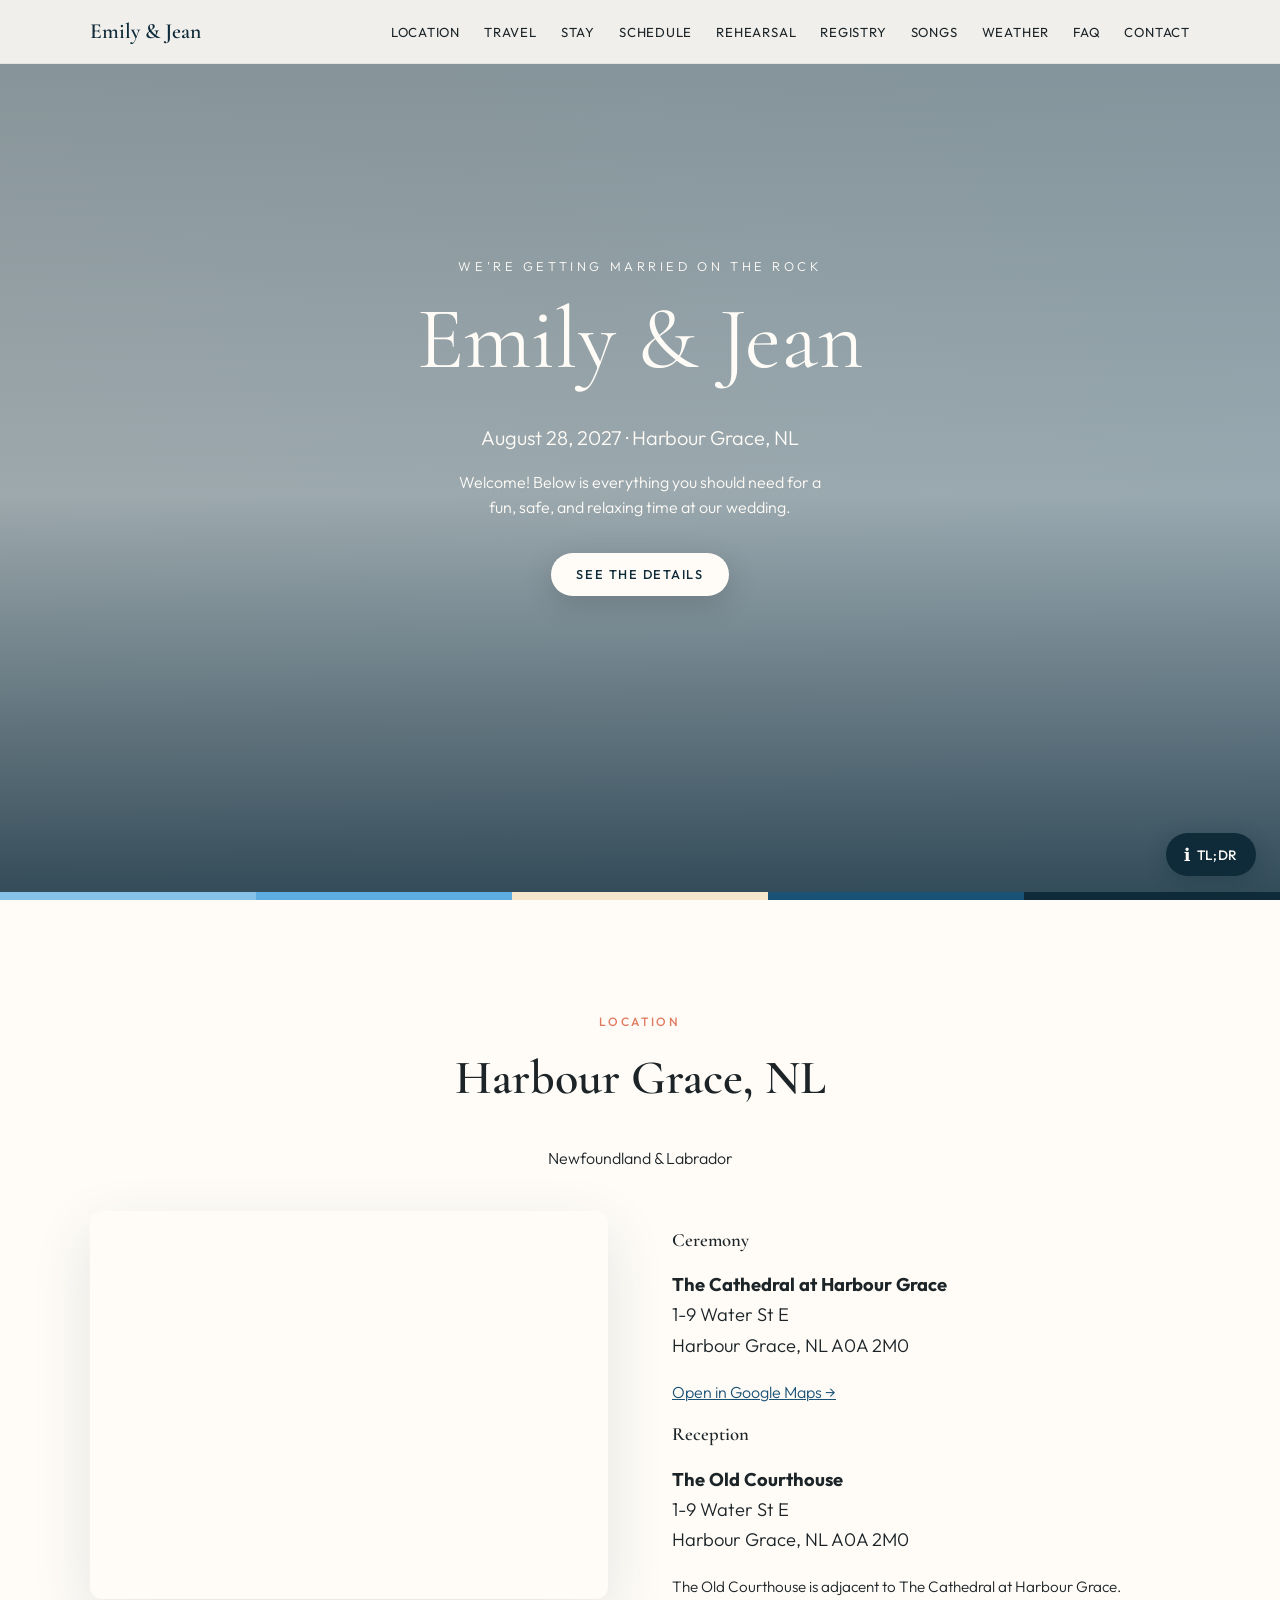
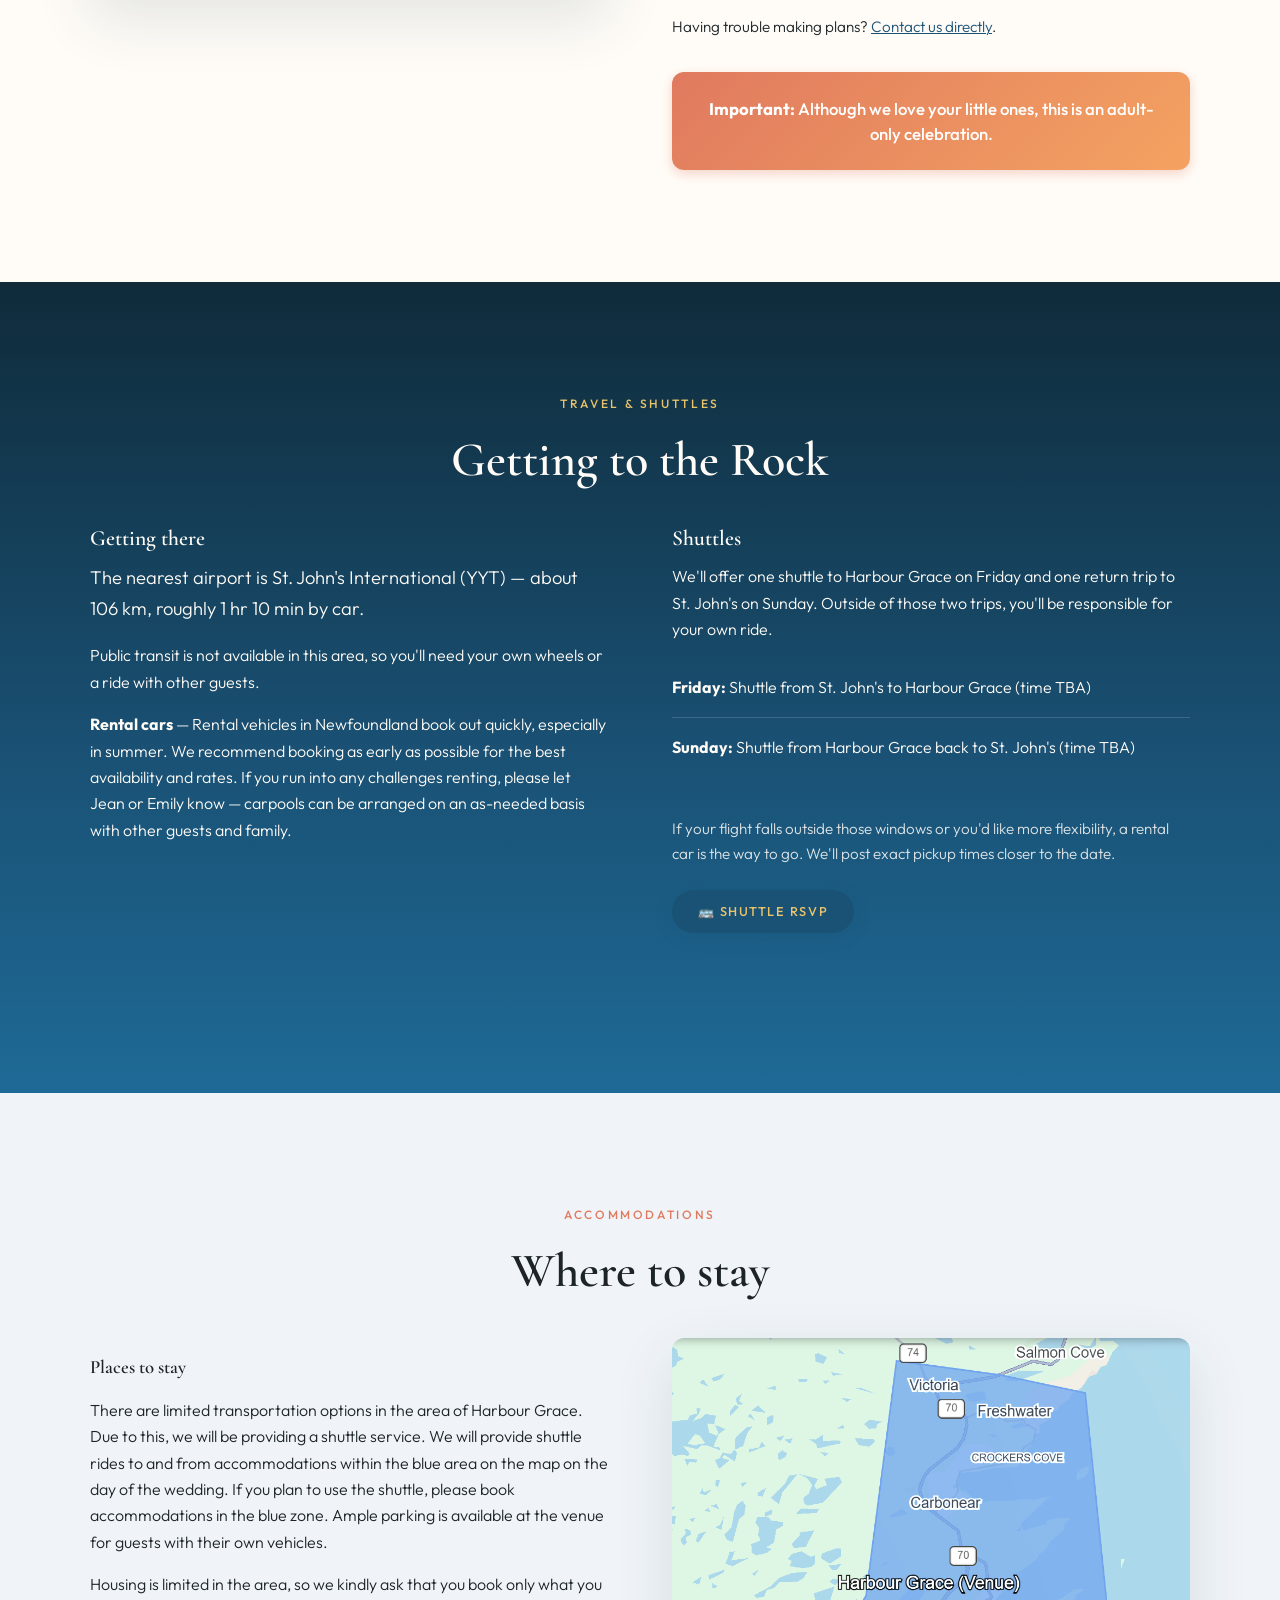
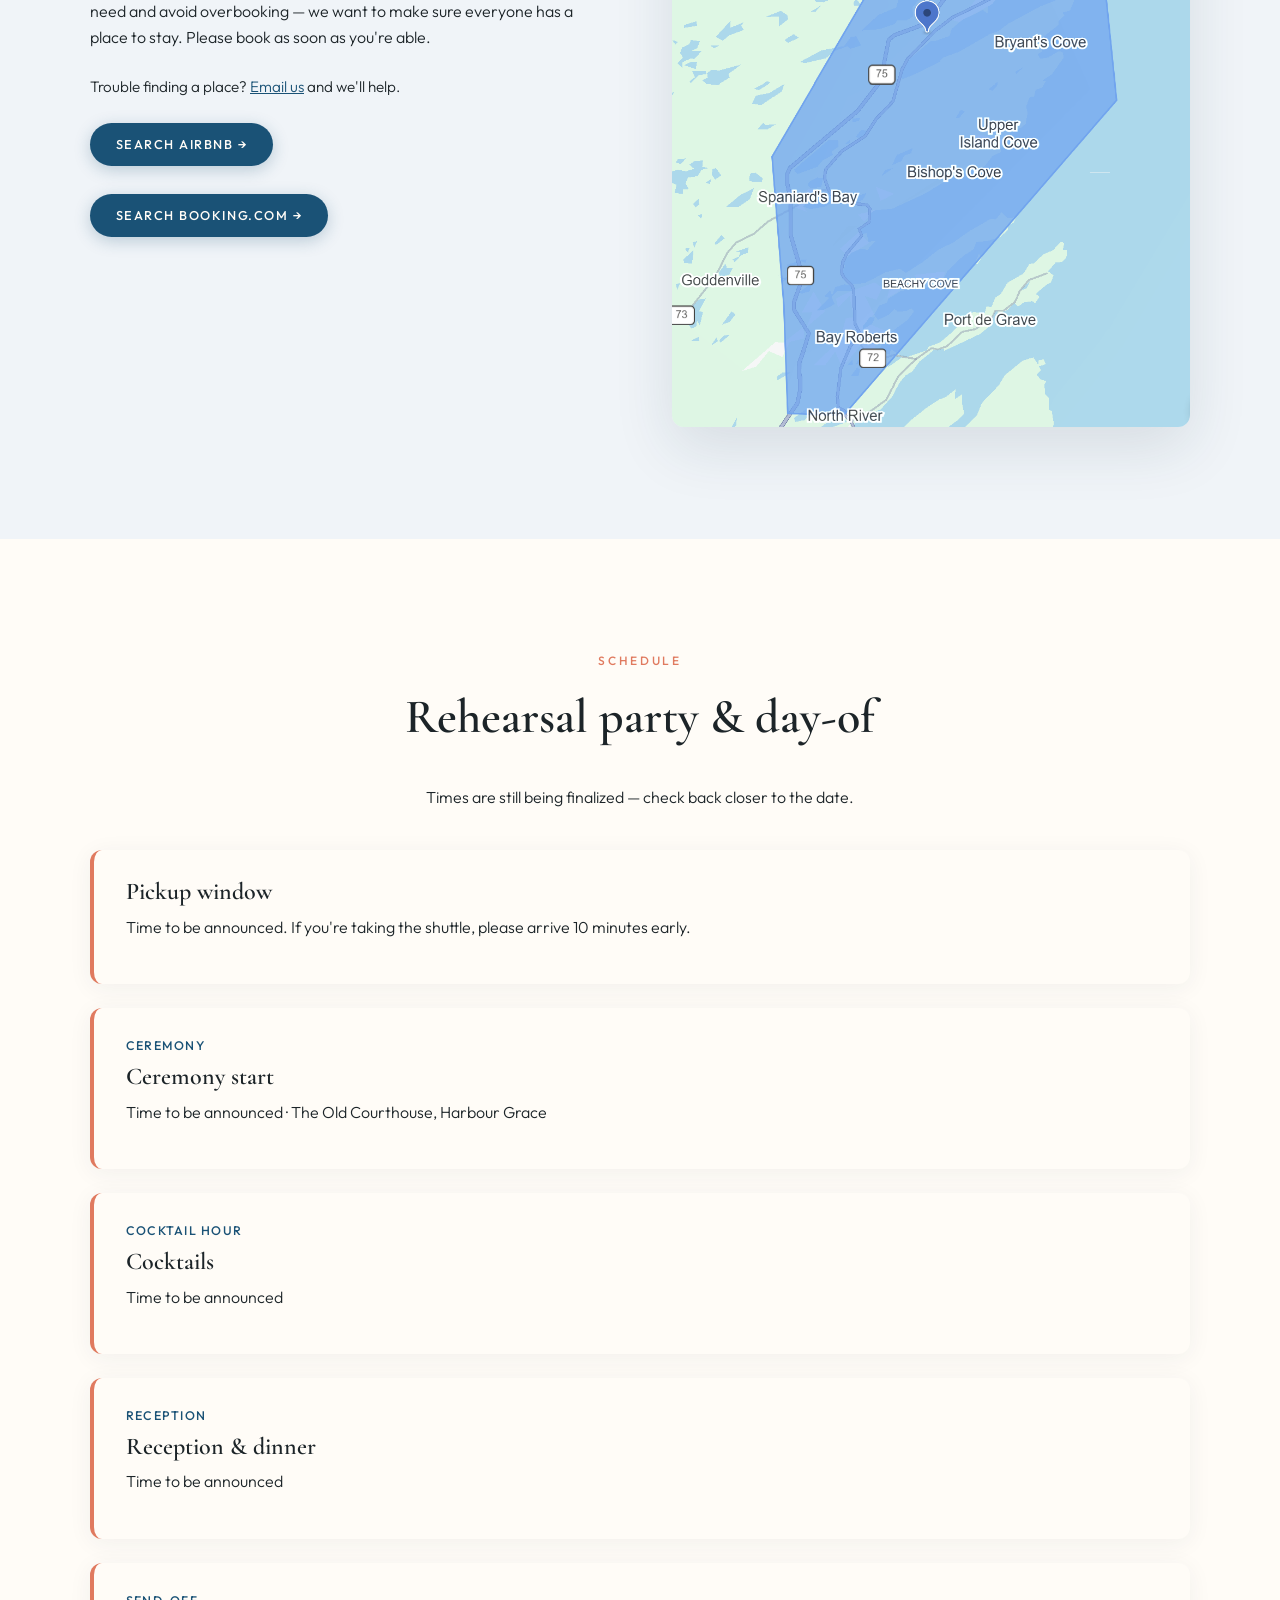
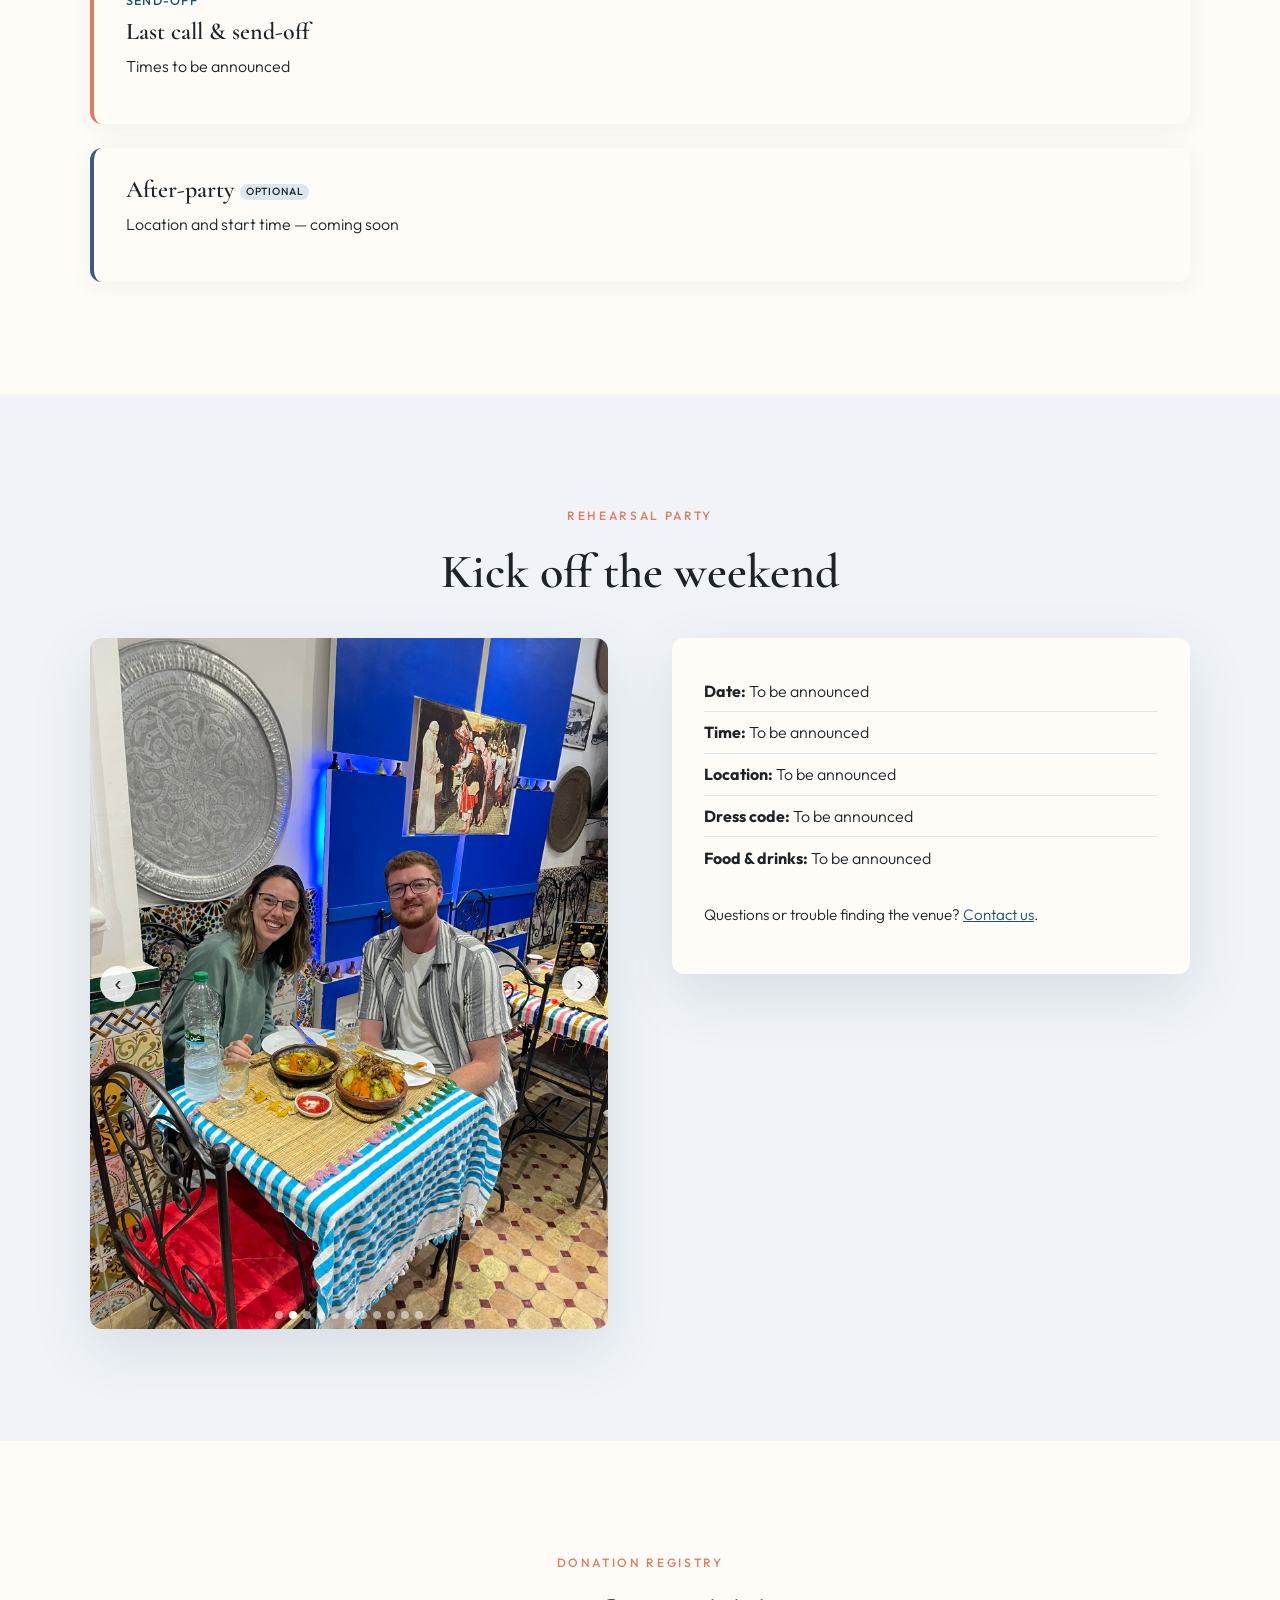
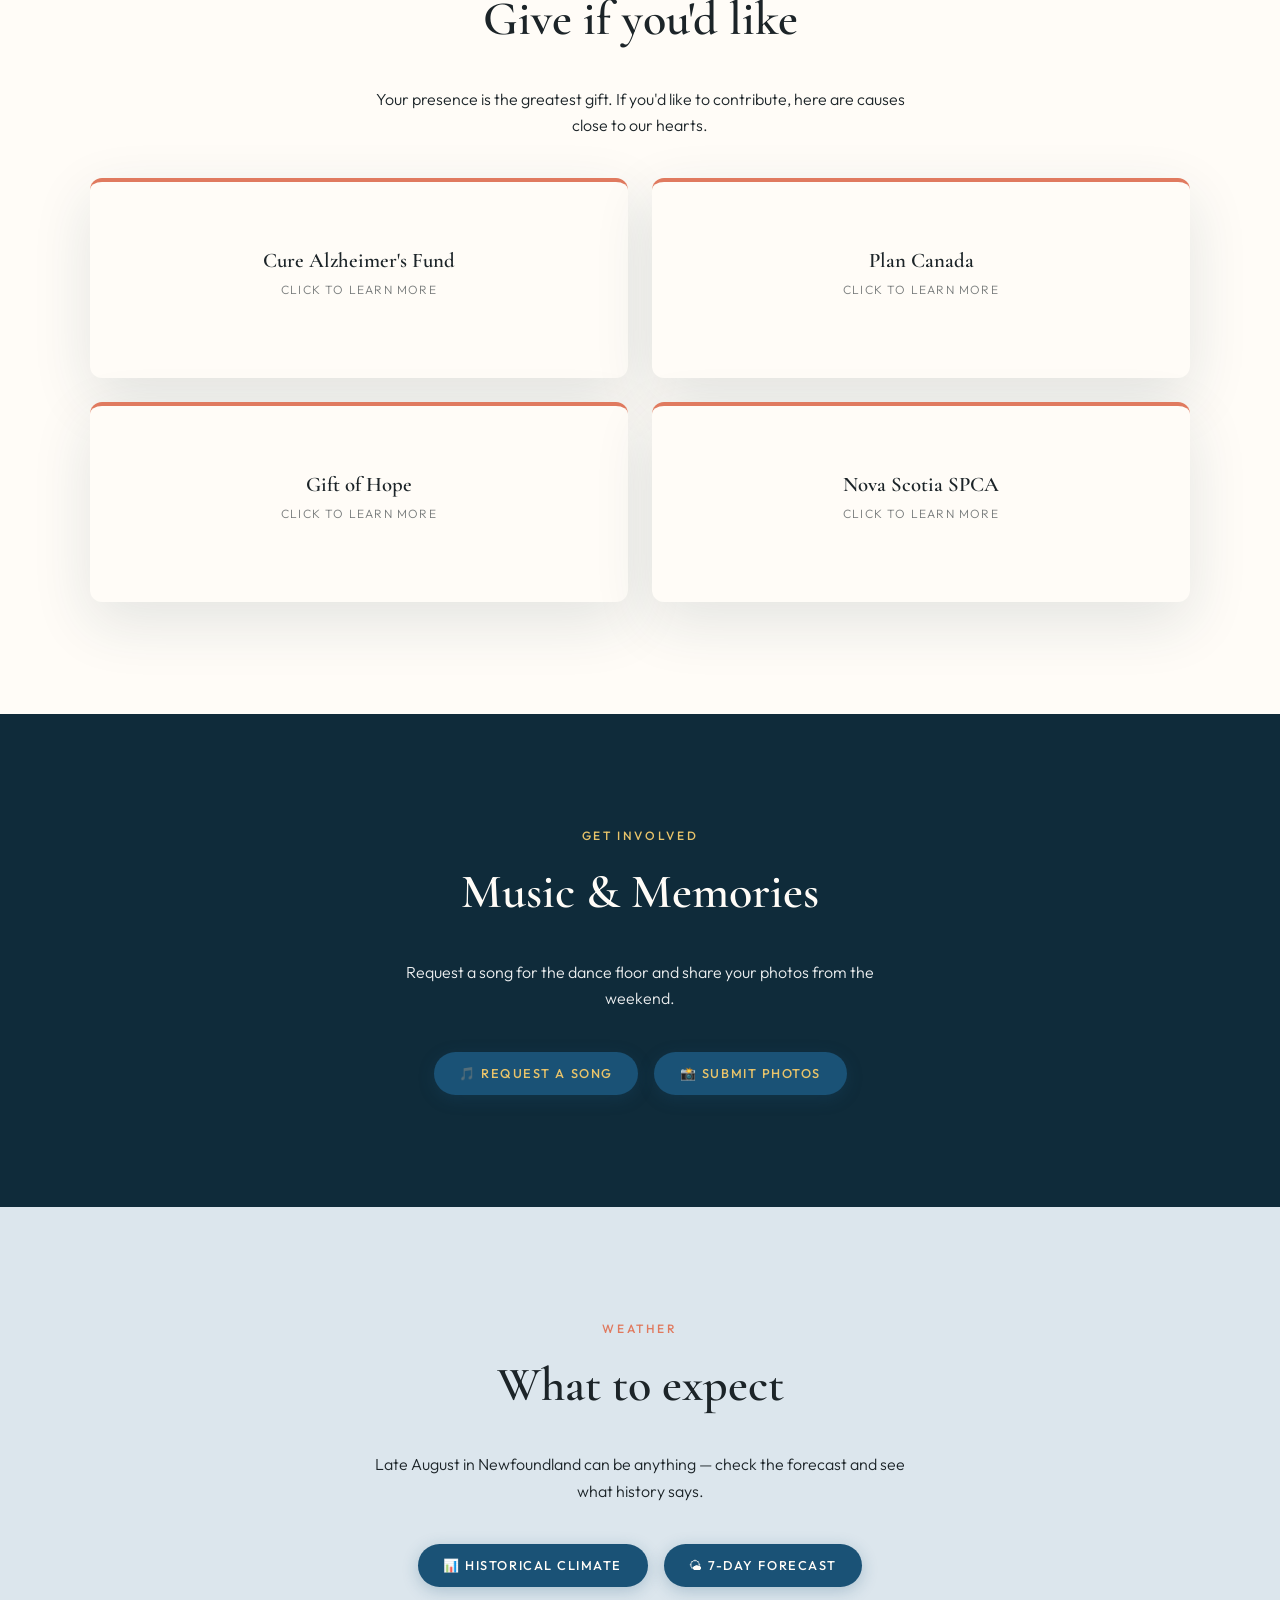
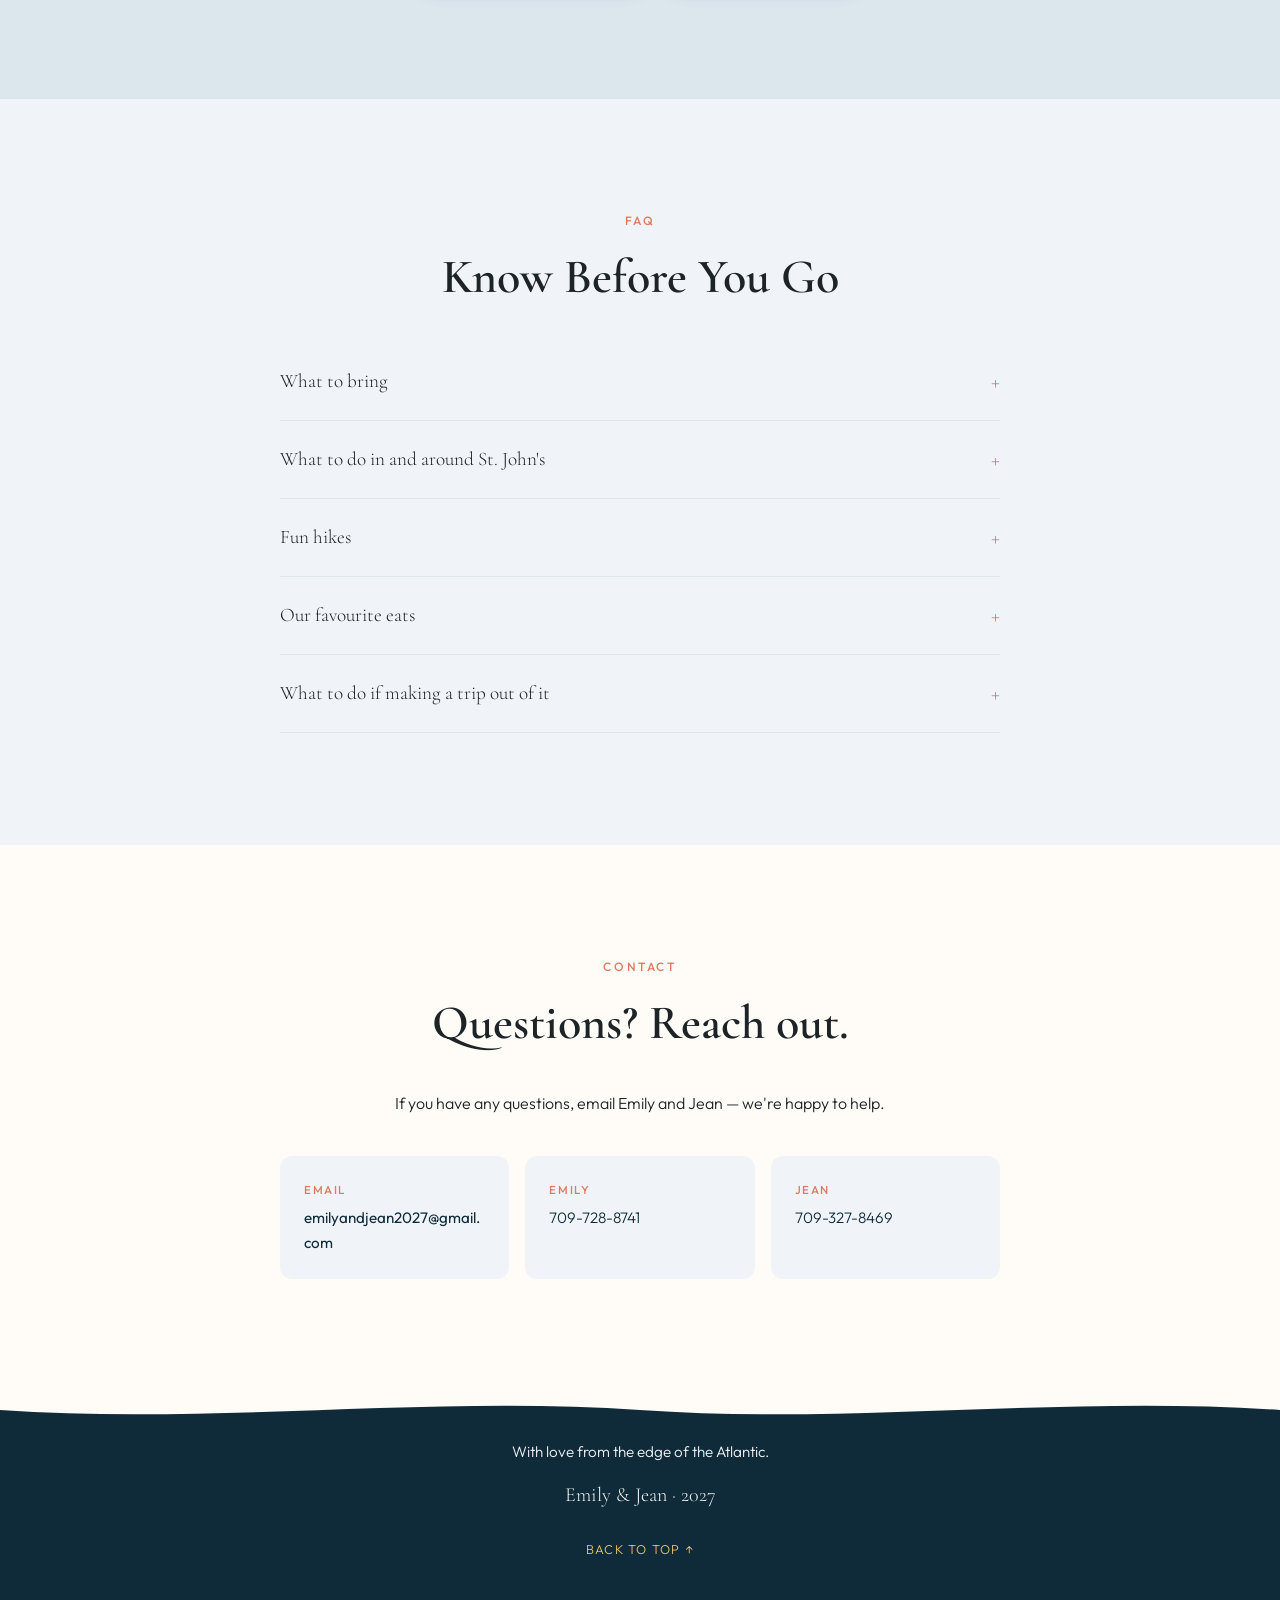
==== commit 5f7160ca: "Fix TL;DR adult-only bullet point color variable" ====
--- a/index.html
+++ b/index.html
@@ -394,7 +394,7 @@
           <div><strong>Book early</strong><br>Accommodations & rental cars book out quickly — reserve as soon as you can.</div>
         </div>
         <div class="tldr__item">
-          <span class="tldr__dot" style="background:var(--accent)"></span>
+          <span class="tldr__dot" style="background:var(--sunset)"></span>
           <div><strong>Adults only</strong><br>Although we love your little ones, this is an adult-only celebration.</div>
         </div>
       </div>
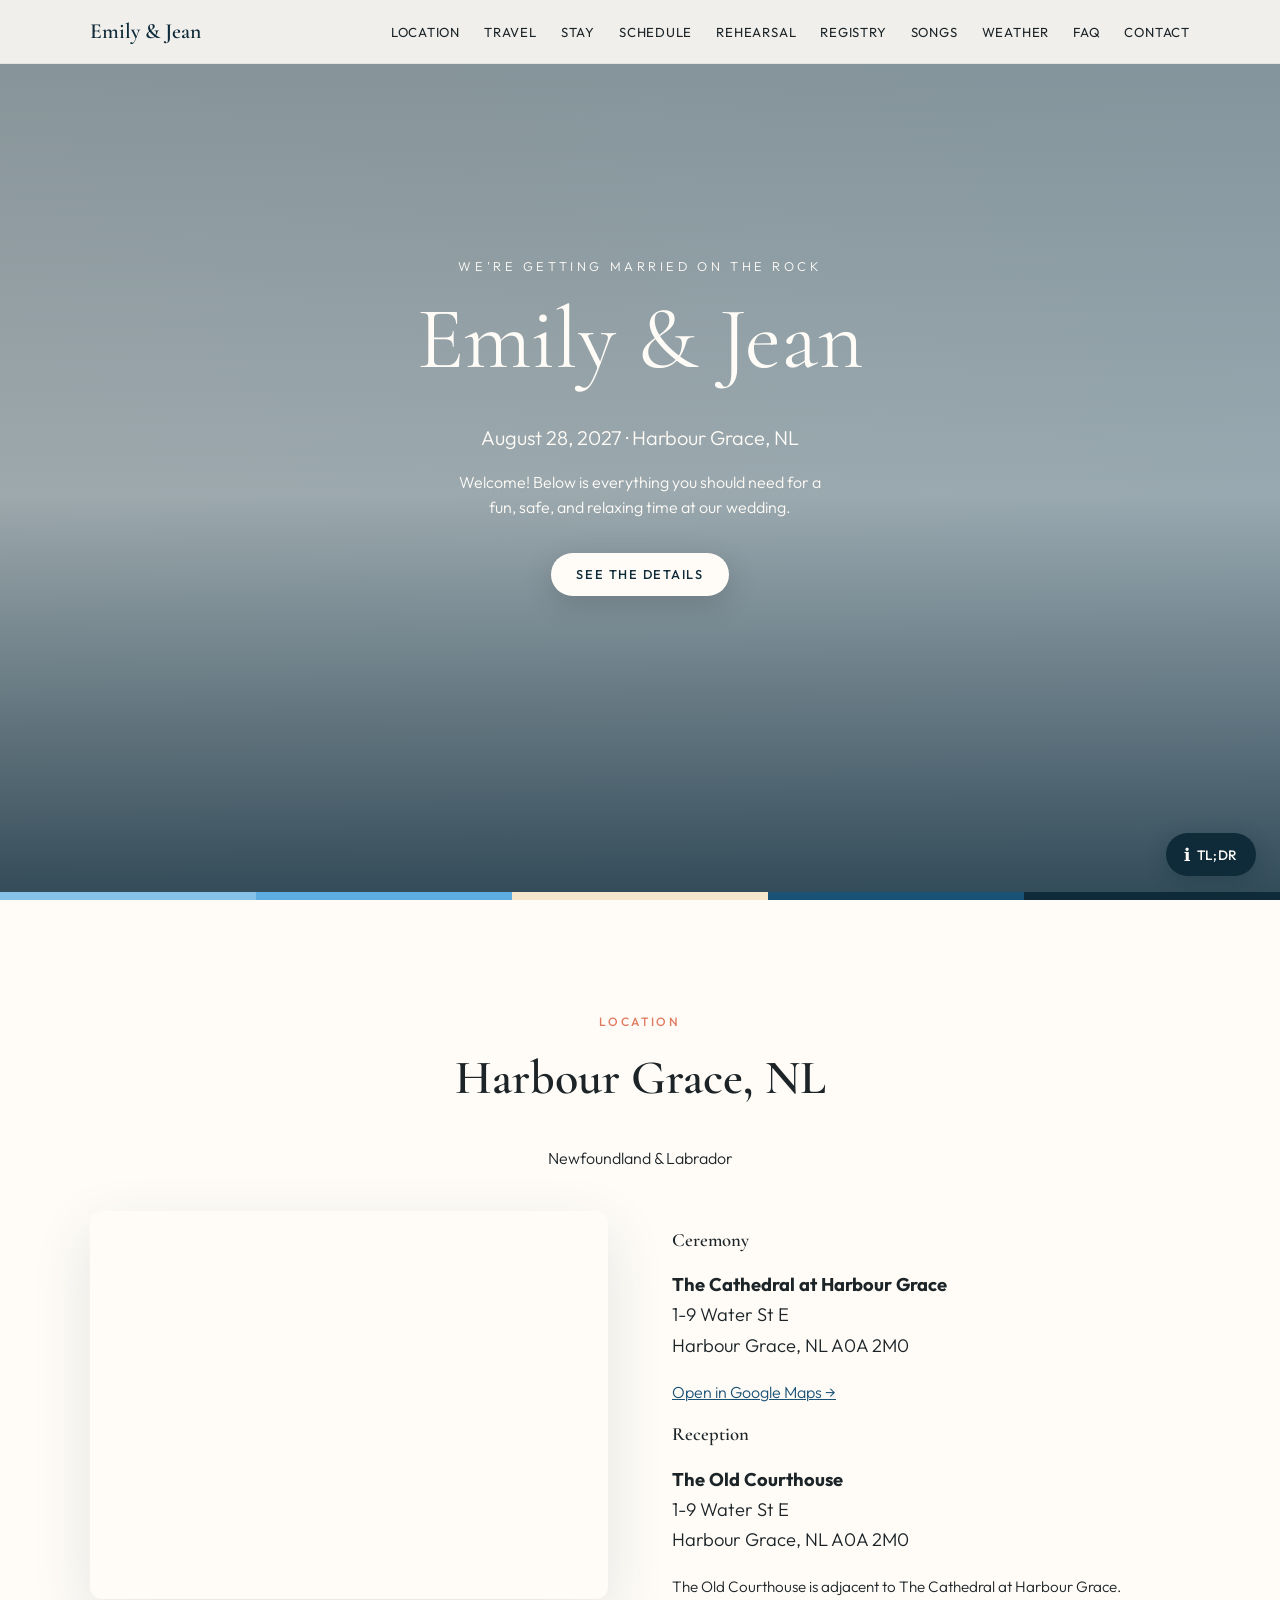
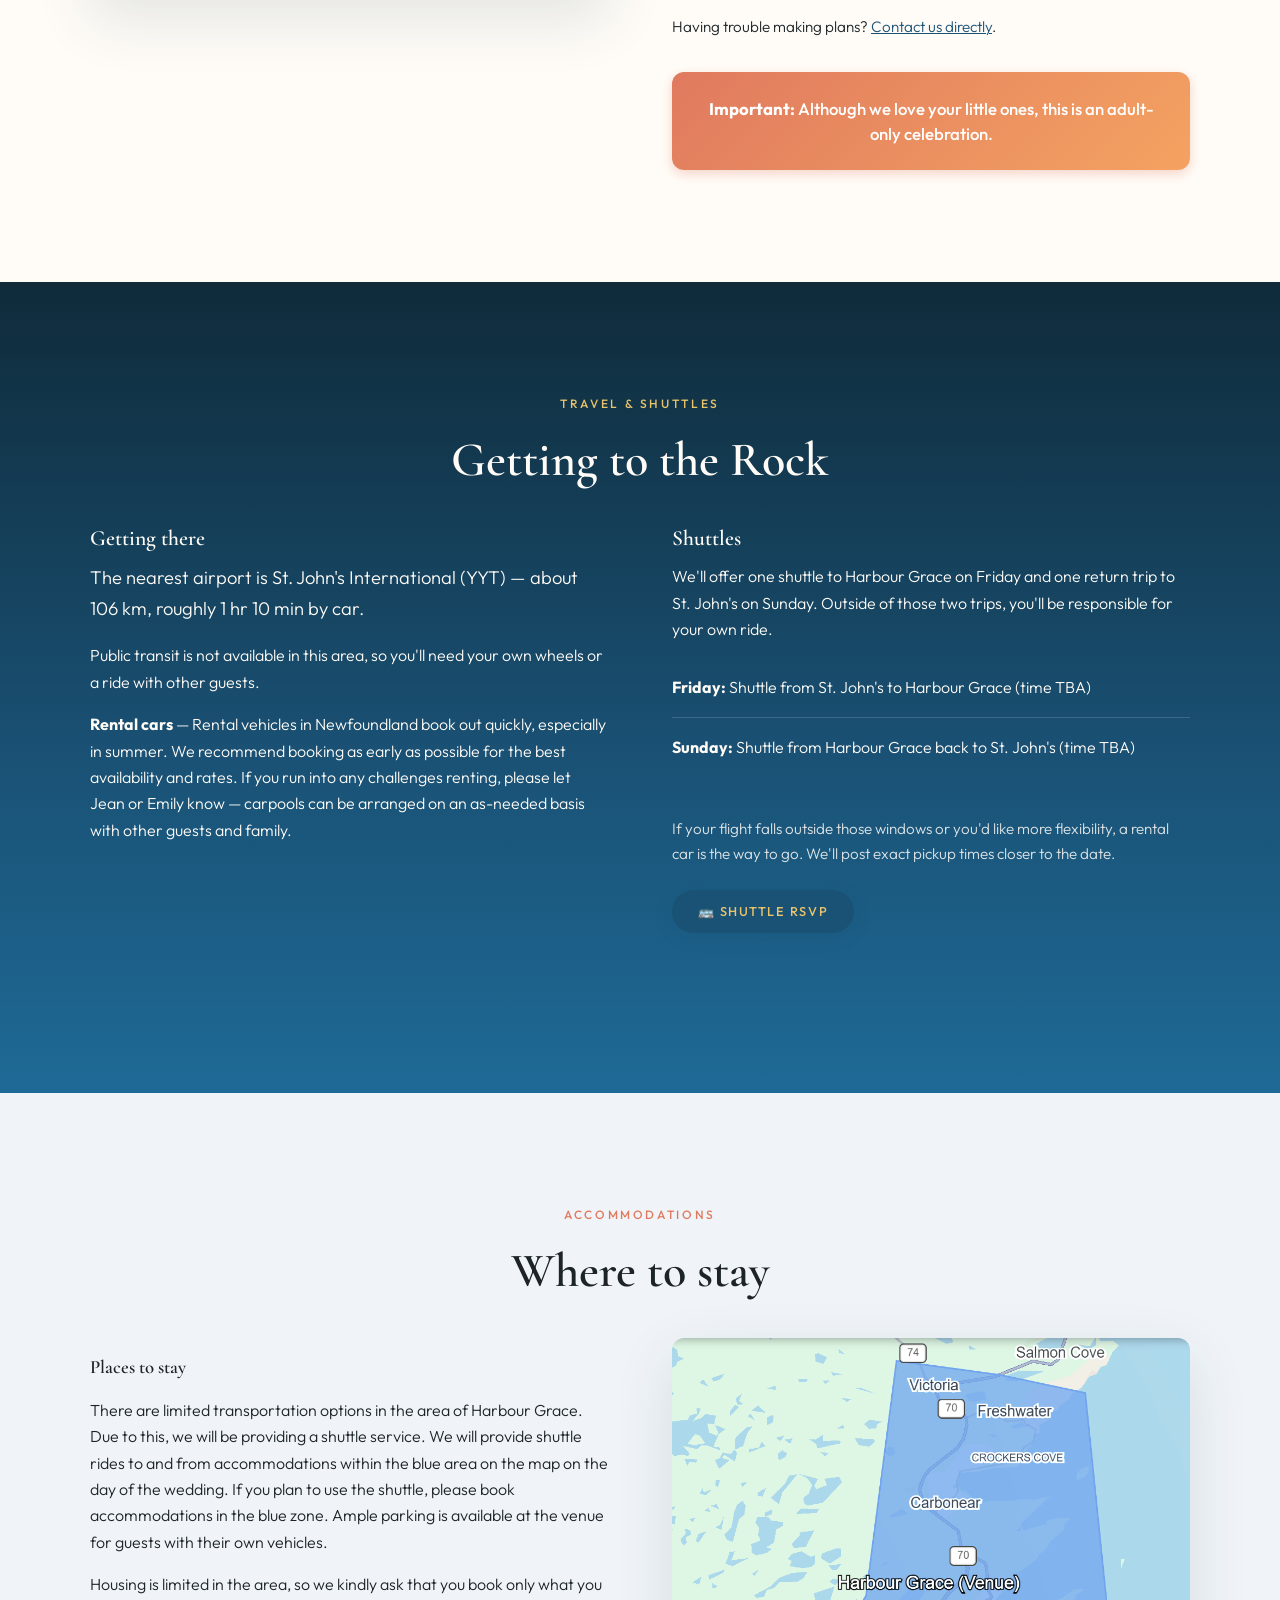
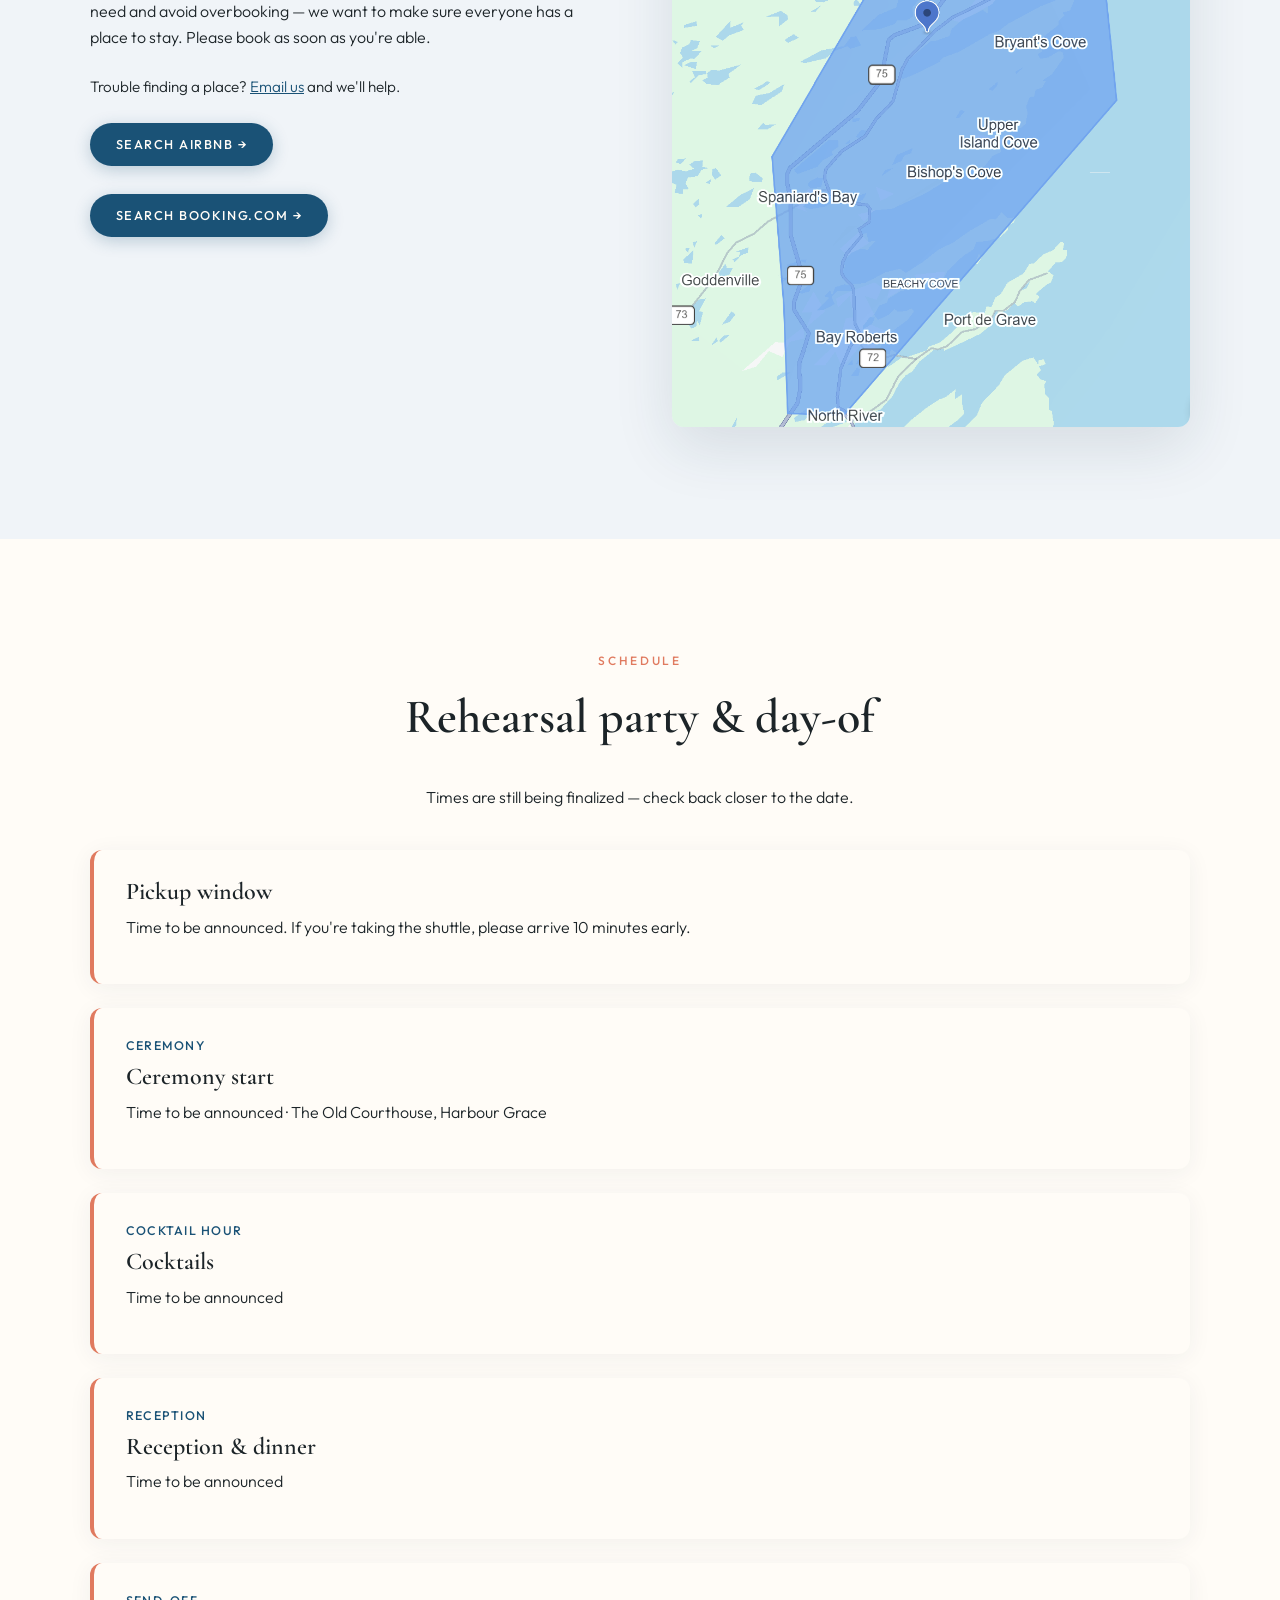
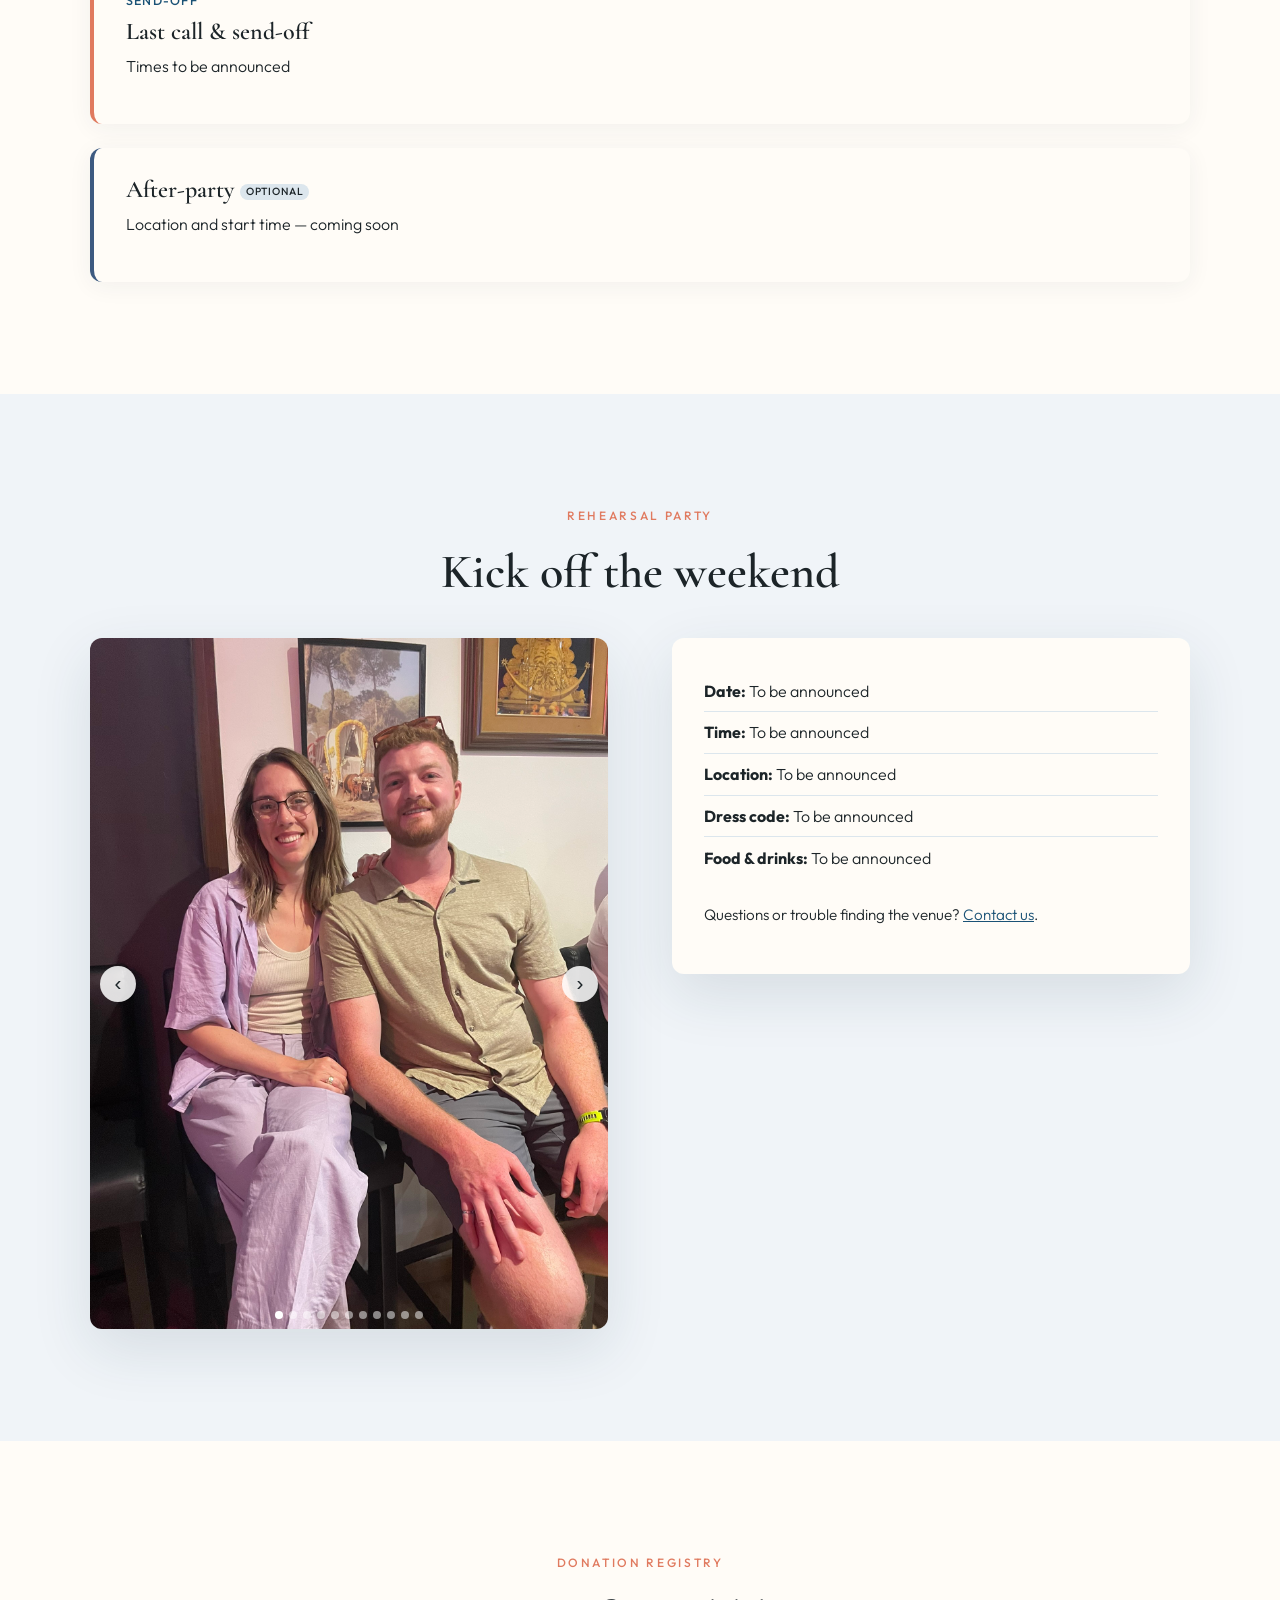
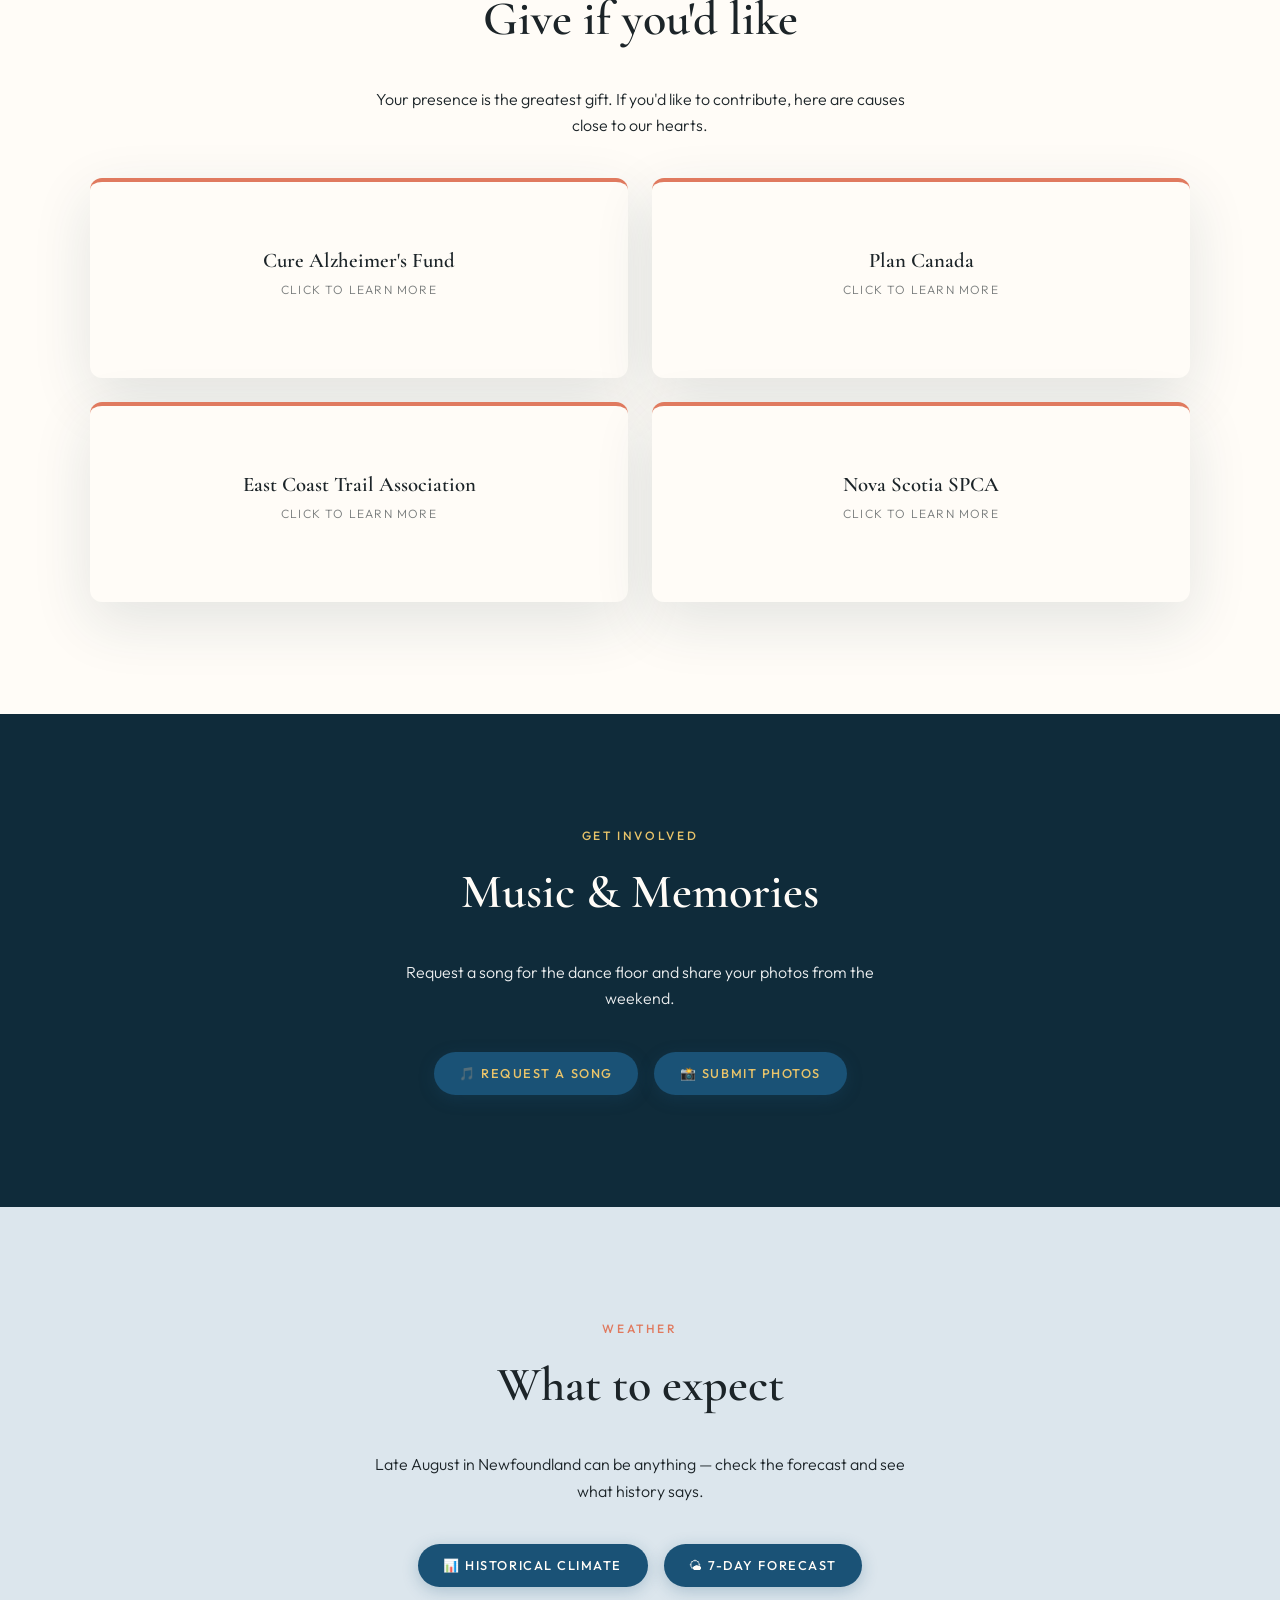
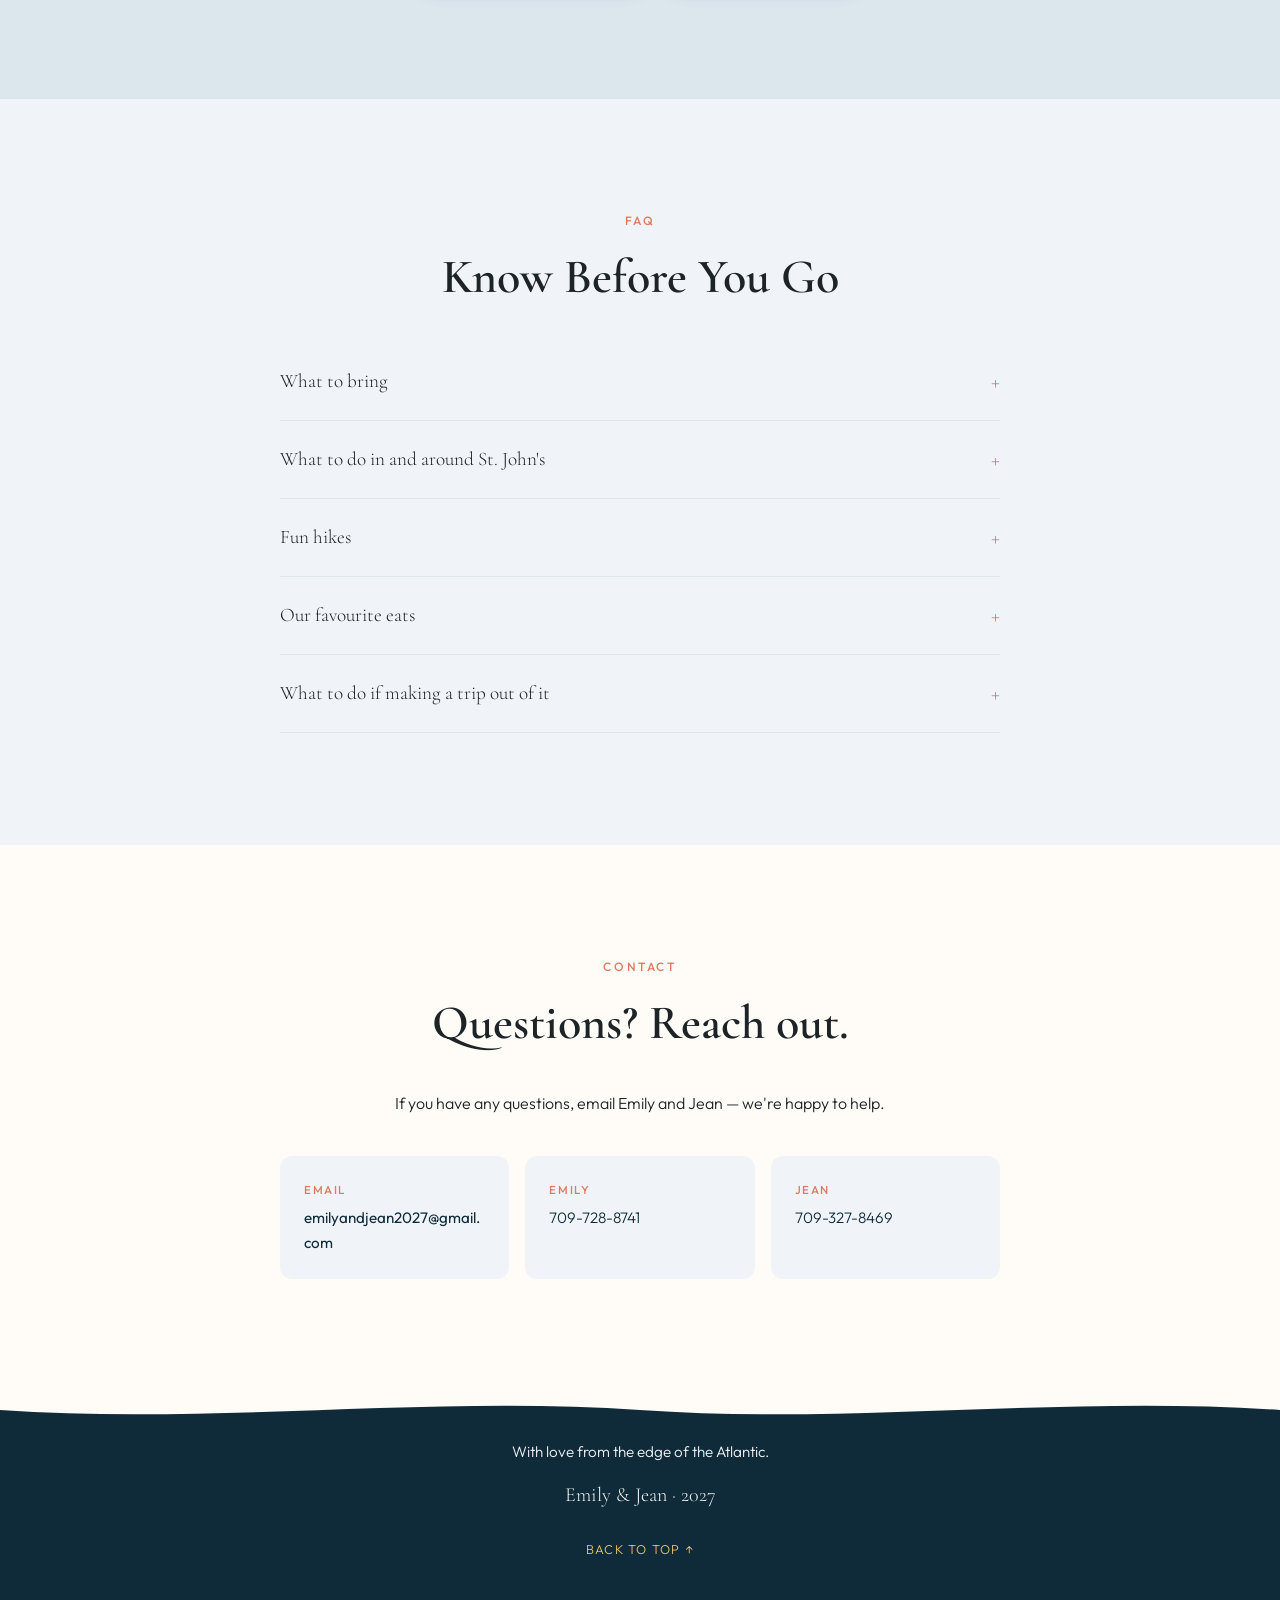
==== commit 117f1984: "Replace Gift of Hope with East Coast Trail Association" ====
--- a/index.html
+++ b/index.html
@@ -258,12 +258,12 @@
           <div class="flip-card reveal" tabindex="0">
             <div class="flip-card__inner">
               <div class="flip-card__front">
-                <h3>Gift of Hope</h3>
+                <h3>East Coast Trail Association</h3>
                 <p class="flip-card__hint">Click to learn more</p>
               </div>
               <div class="flip-card__back">
-                <p>Supporting life-changing medical care and humanitarian aid for those in critical need.</p>
-                <a class="btn btn--light" href="https://www.gifttool.com/donations/Donate?ID=2023&AID=1964" target="_blank">Donate →</a>
+                <p>Maintaining and protecting 336 km of wilderness hiking trails along Newfoundland's Avalon Peninsula. Your gift preserves this world-class trail for future generations.</p>
+                <a class="btn btn--light" href="https://eastcoasttrail.com/ways-to-give" target="_blank">Donate →</a>
               </div>
             </div>
           </div>
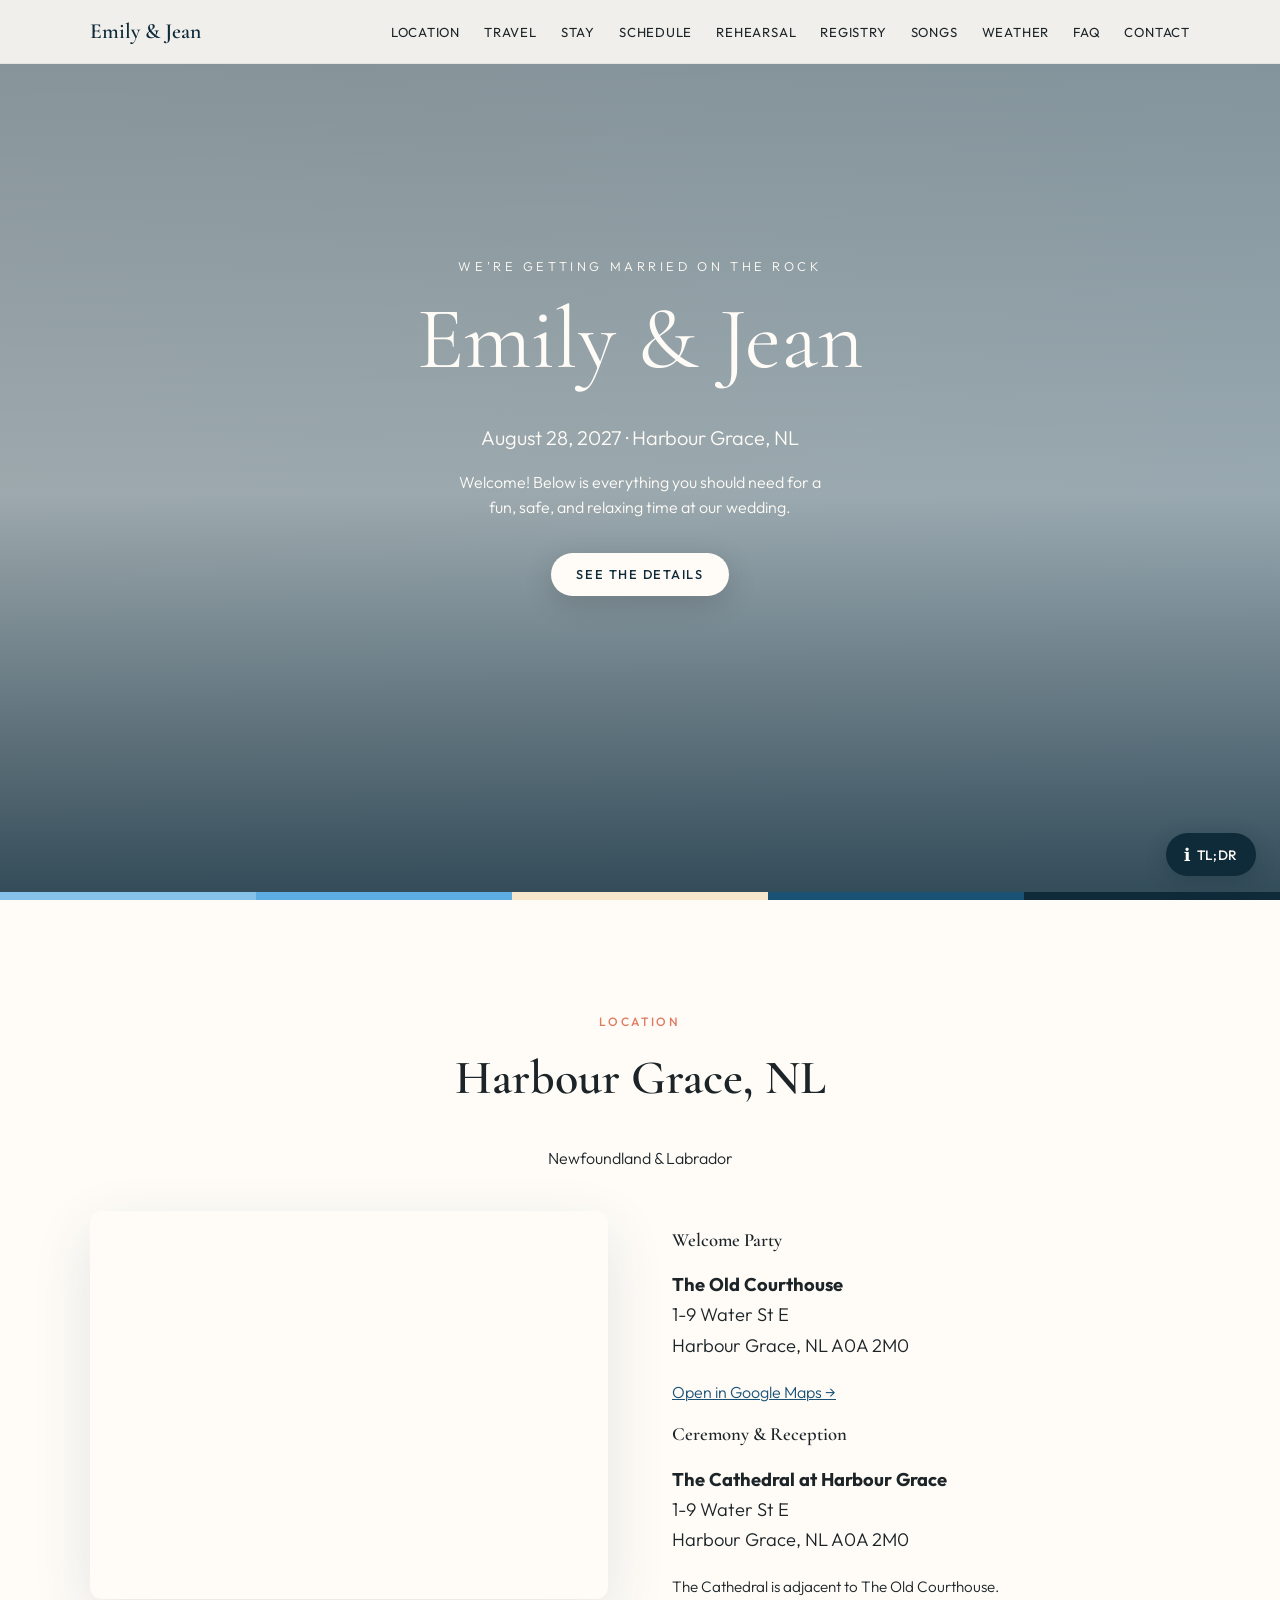
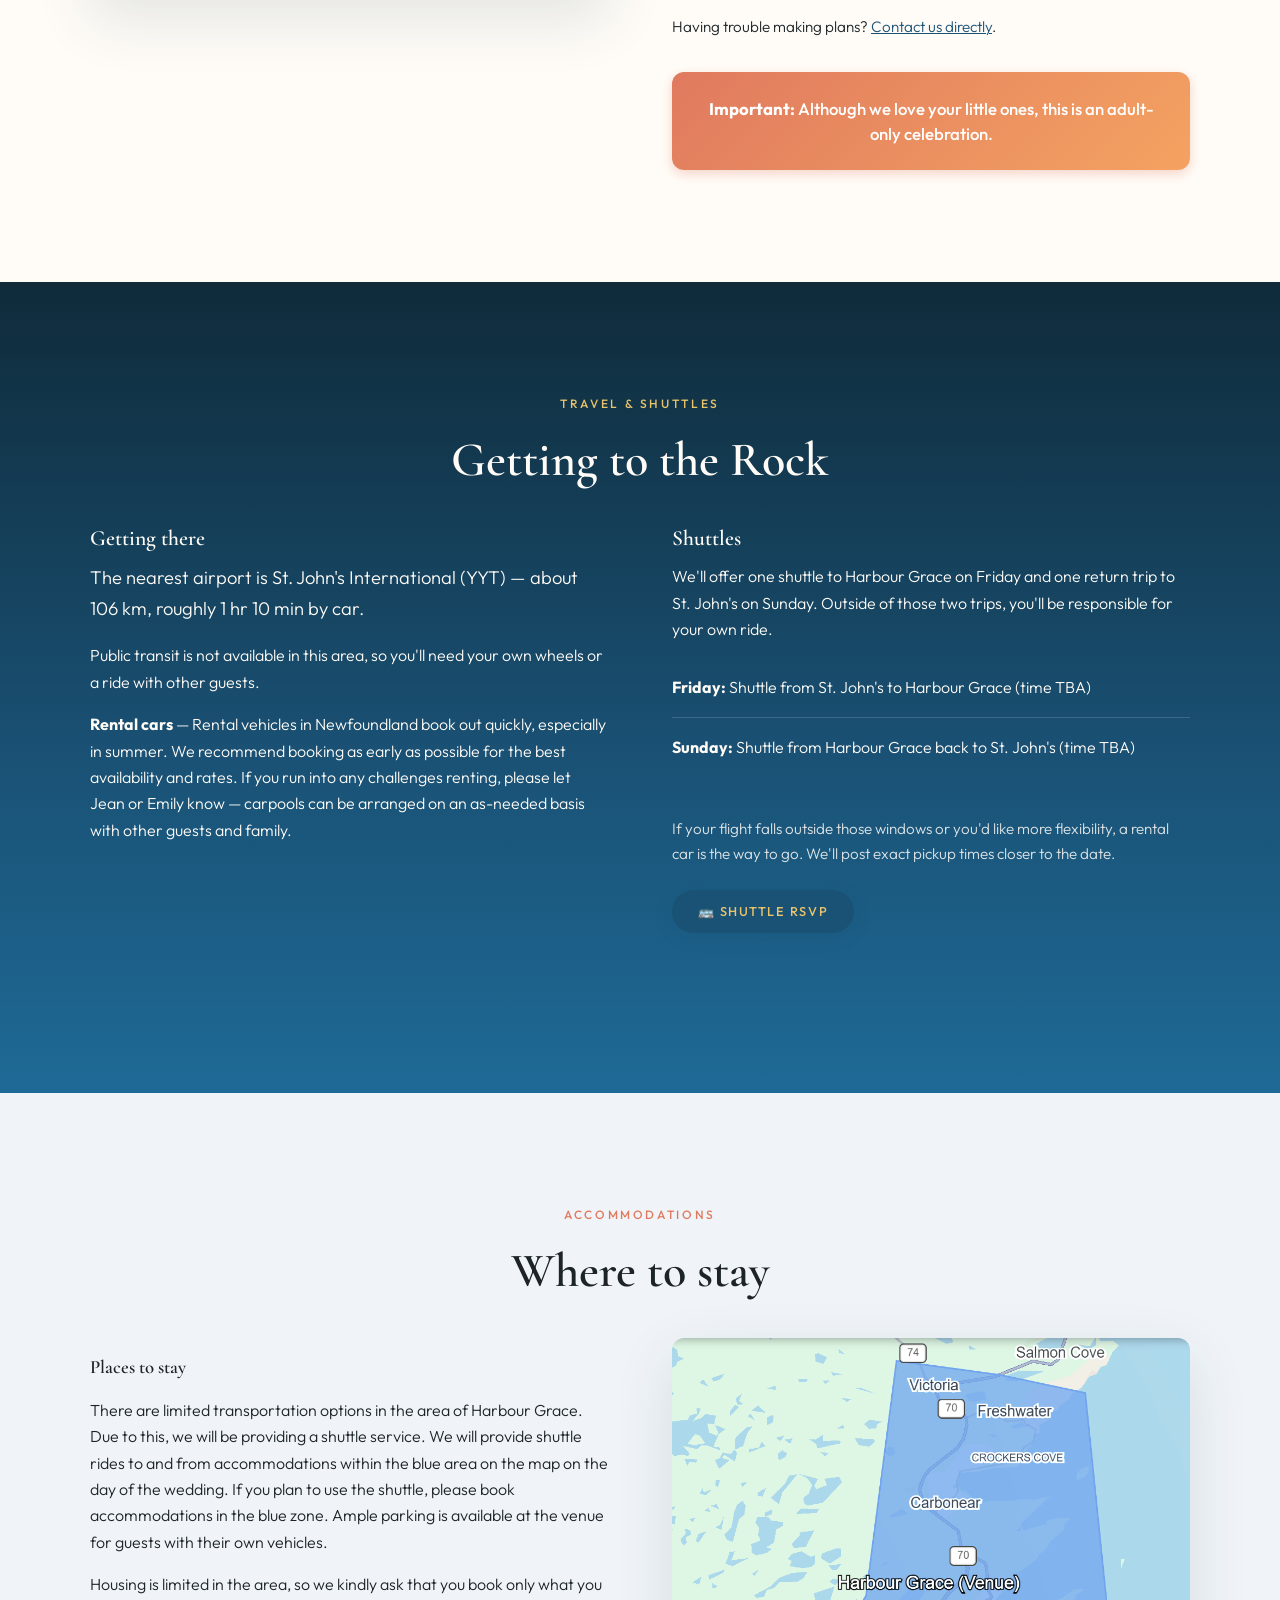
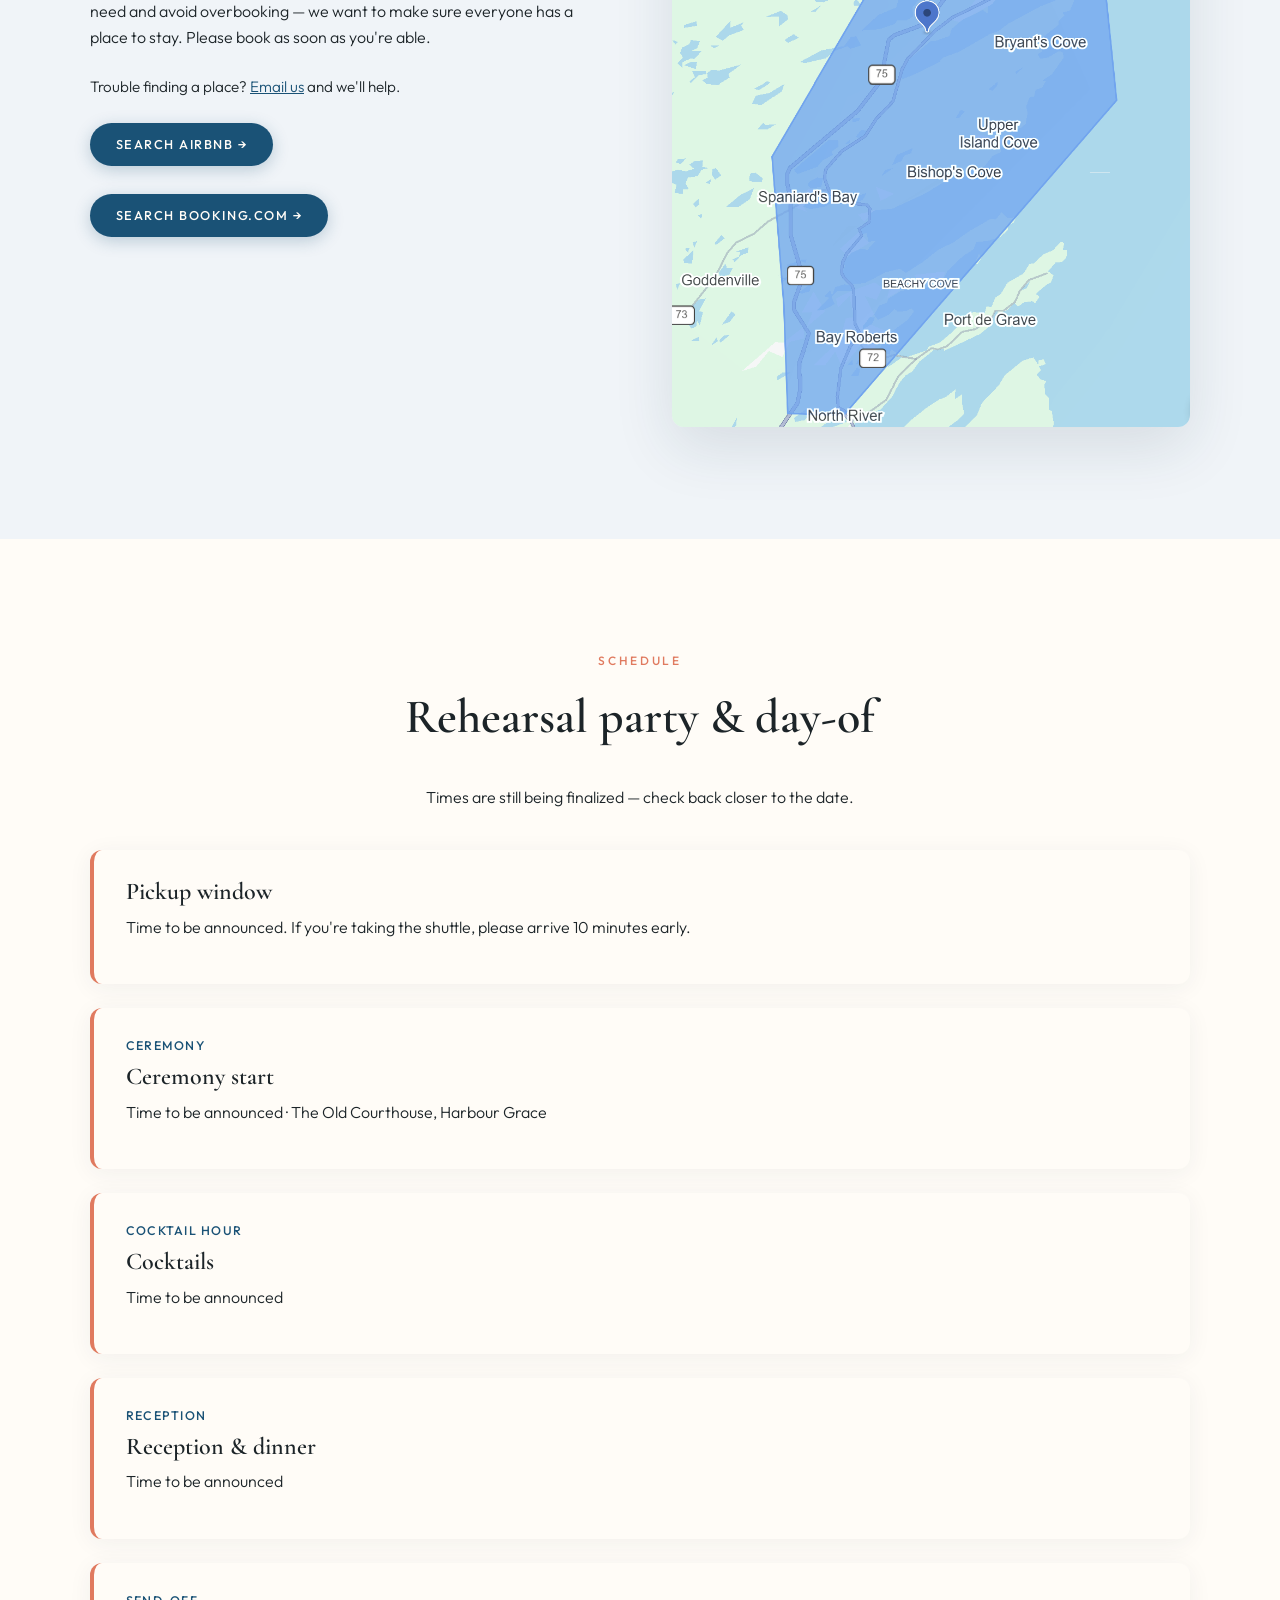
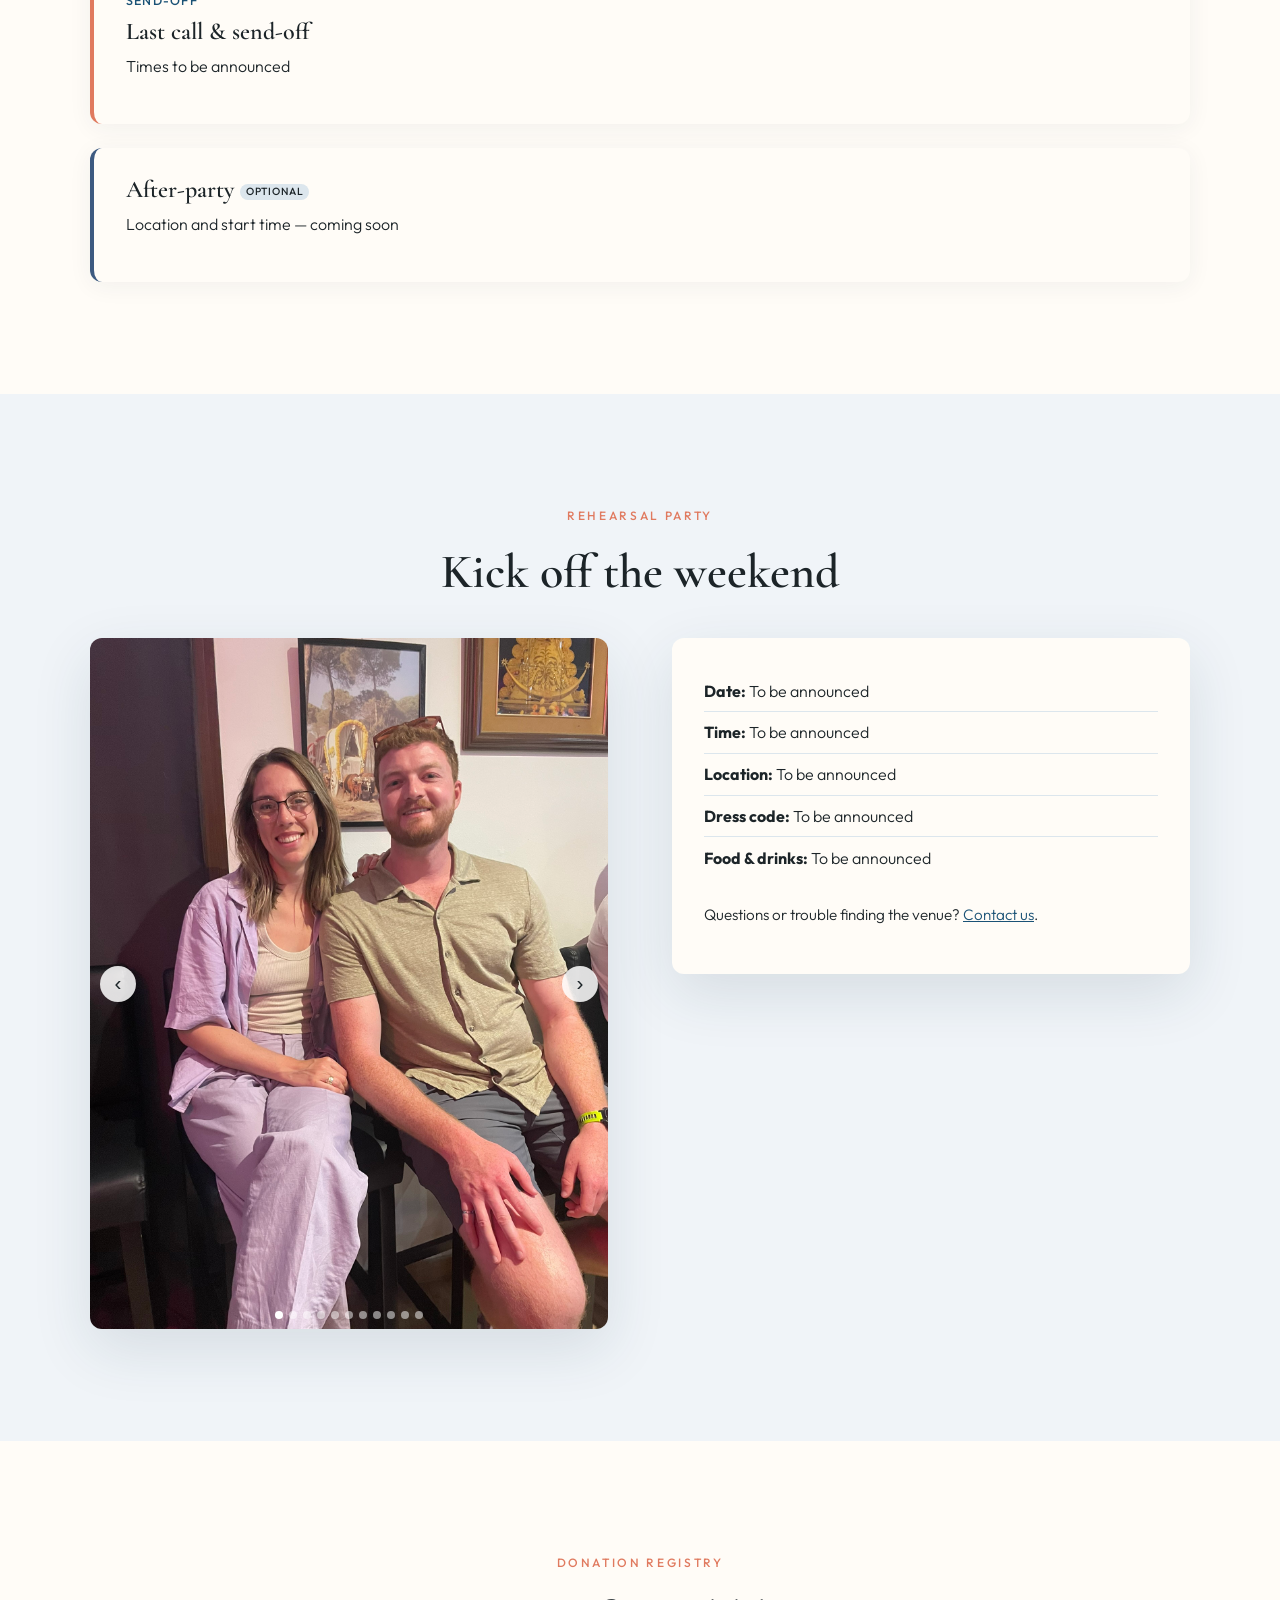
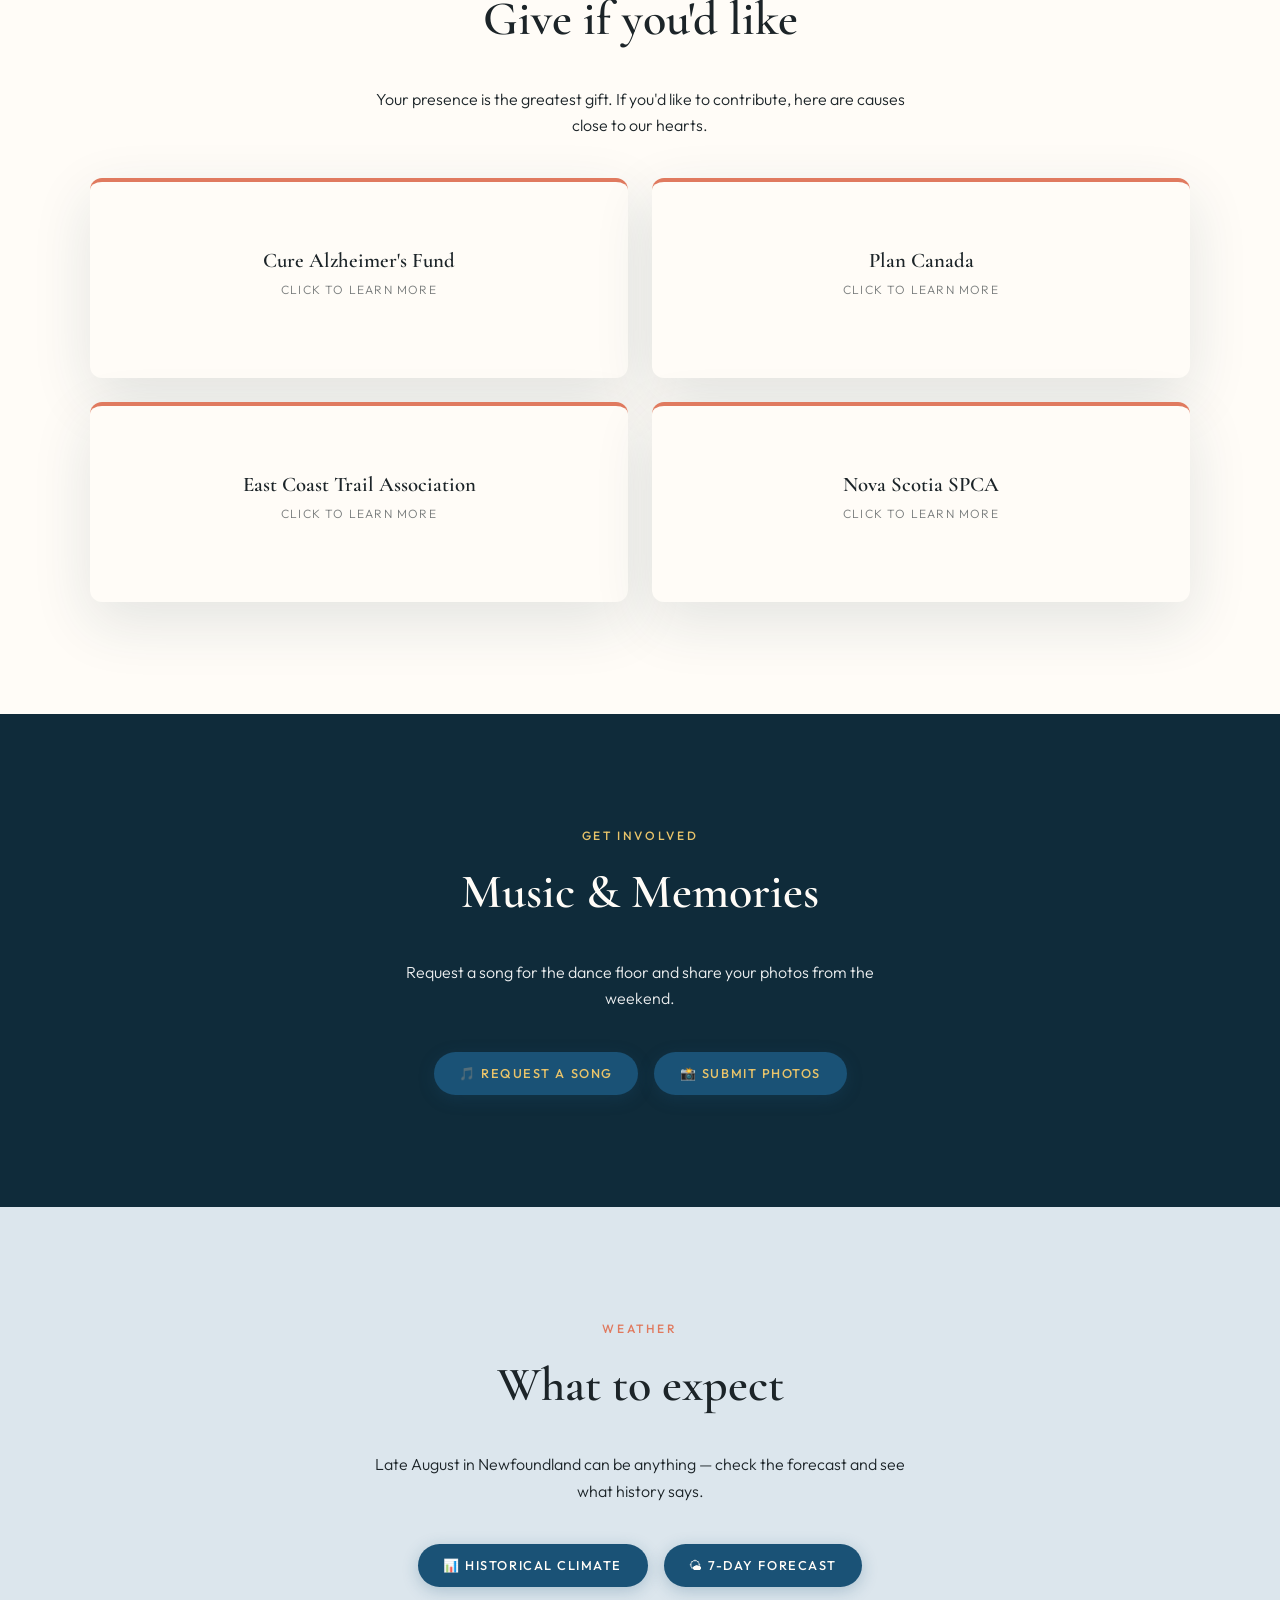
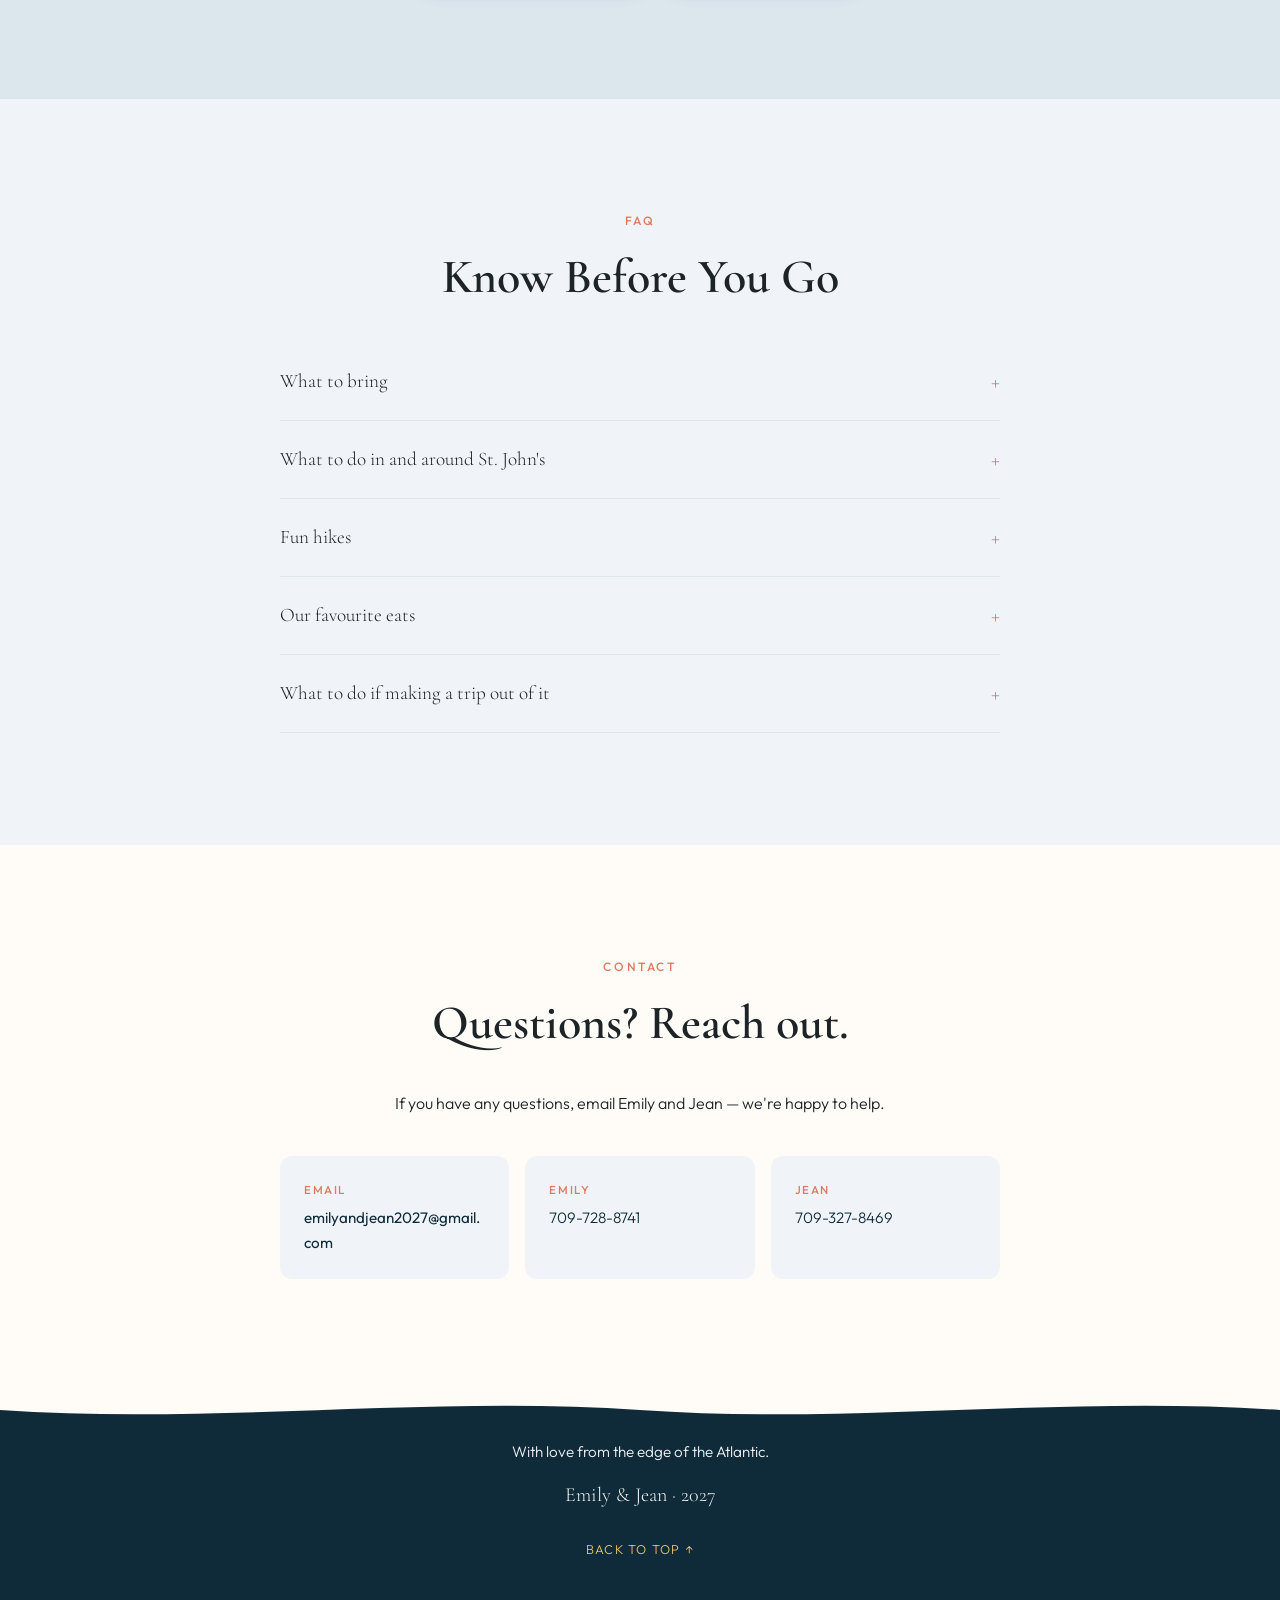
==== commit 34696b43: "Update location section: Welcome Party at Old Courthouse first, Ceremony & Reception at Cathedral se" ====
--- a/index.html
+++ b/index.html
@@ -72,13 +72,13 @@
               allowfullscreen>
             </iframe>
           </div>
-          <div class="reveal">
-            <h3>Ceremony</h3>
+<div class="reveal">
+            <h3>Welcome Party</h3>
+            <p class="lead"><strong>The Old Courthouse</strong><br>1-9 Water St E<br>Harbour Grace, NL A0A 2M0</p>
+            <p><a href="https://www.google.com/maps/search/?api=1&query=1-9+Water+St+E,+Harbour+Grace,+NL+A0A+2M0" target="_blank" rel="noopener">Open in Google Maps →</a></p>
+            <h3>Ceremony & Reception</h3>
             <p class="lead"><strong>The Cathedral at Harbour Grace</strong><br>1-9 Water St E<br>Harbour Grace, NL A0A 2M0</p>
-            <p><a href="https://www.google.com/maps/search/?api=1&amp;query=1-9+Water+St+E,+Harbour+Grace,+NL+A0A+2M0" target="_blank" rel="noopener">Open in Google Maps →</a></p>
-            <h3>Reception</h3>
-            <p class="lead"><strong>The Old Courthouse</strong><br>1-9 Water St E<br>Harbour Grace, NL A0A 2M0</p>
-            <p class="muted">The Old Courthouse is adjacent to The Cathedral at Harbour Grace.</p>
+            <p class="muted">The Cathedral is adjacent to The Old Courthouse.</p>
 
             <p class="muted">Having trouble making plans? <a href="#contact">Contact us directly</a>.</p>
             <div class="note-banner" style="margin-top:2rem; padding:1.5rem; background:linear-gradient(135deg, var(--sunset), var(--sunset-soft)); color:white; border-radius:var(--radius); text-align:center; font-weight:500; font-size:1.05rem; line-height:1.5; box-shadow:0 4px 12px rgba(224,122,95,0.3);">
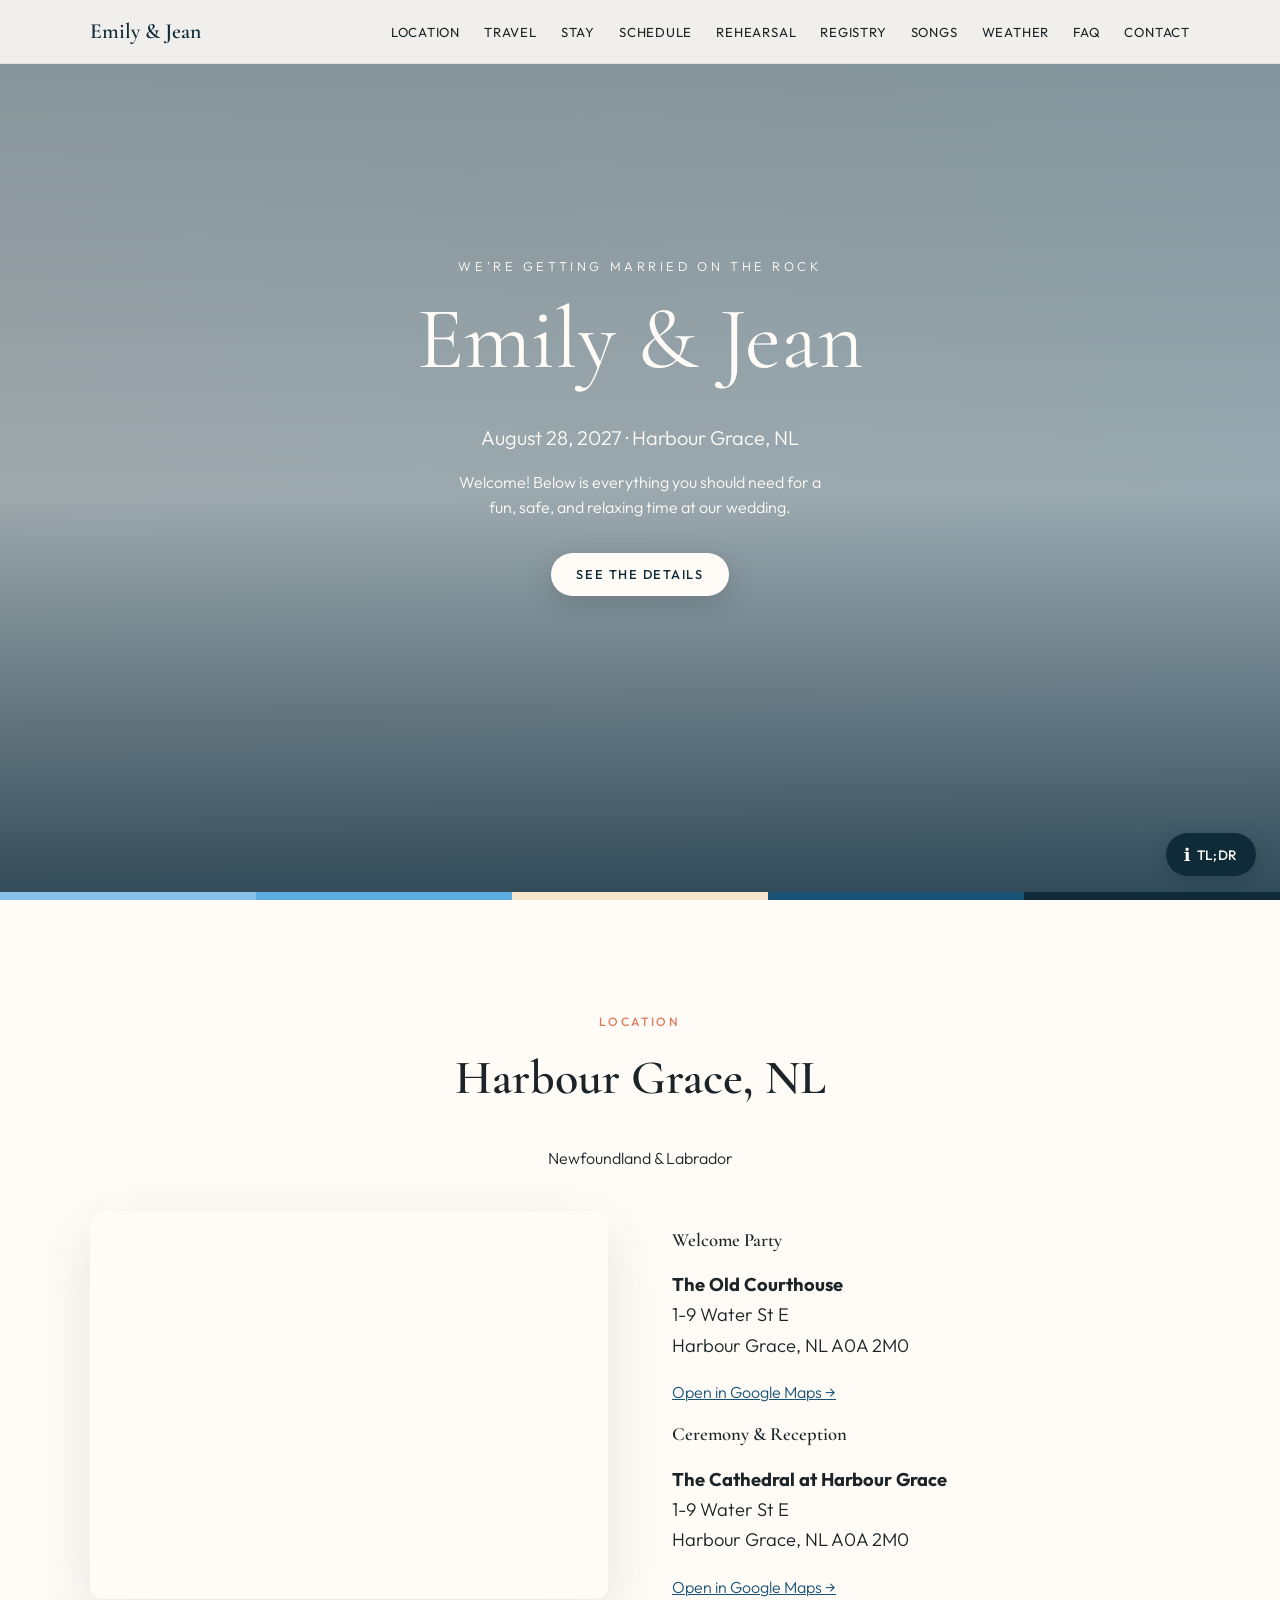
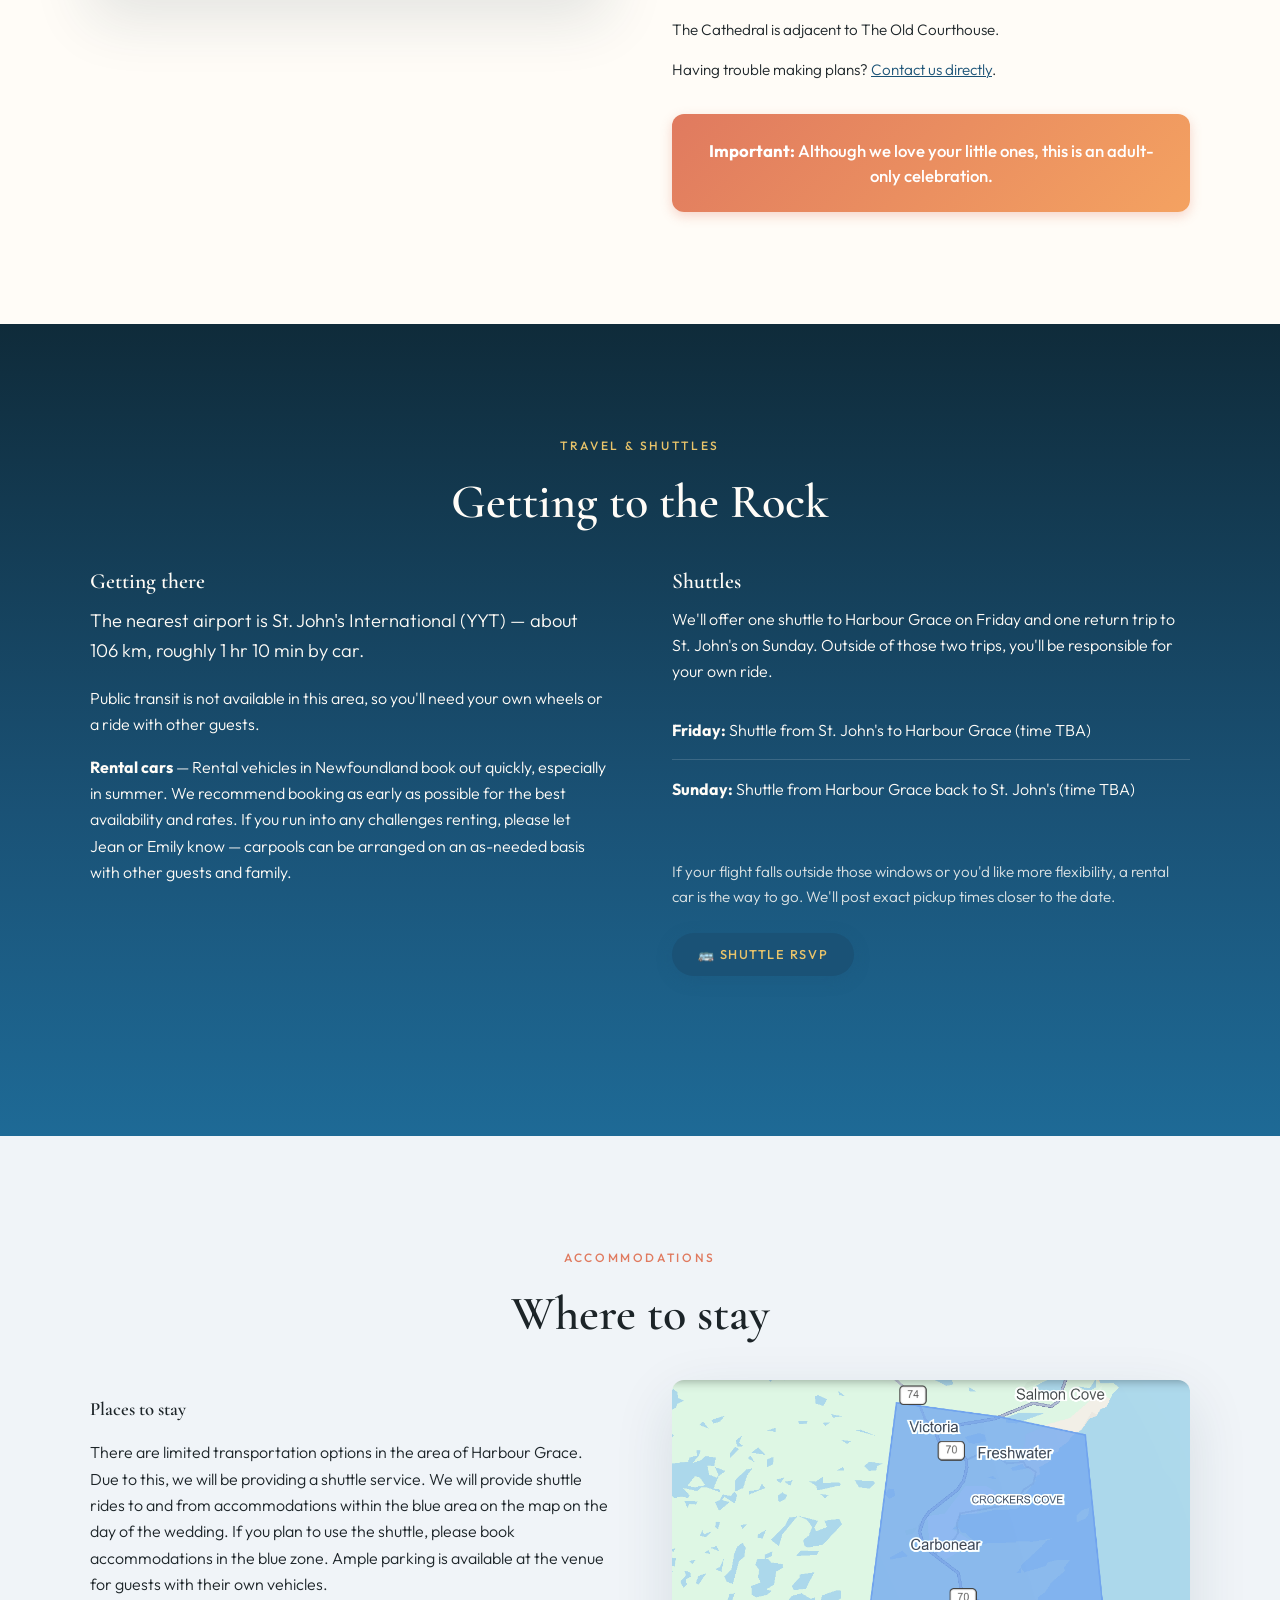
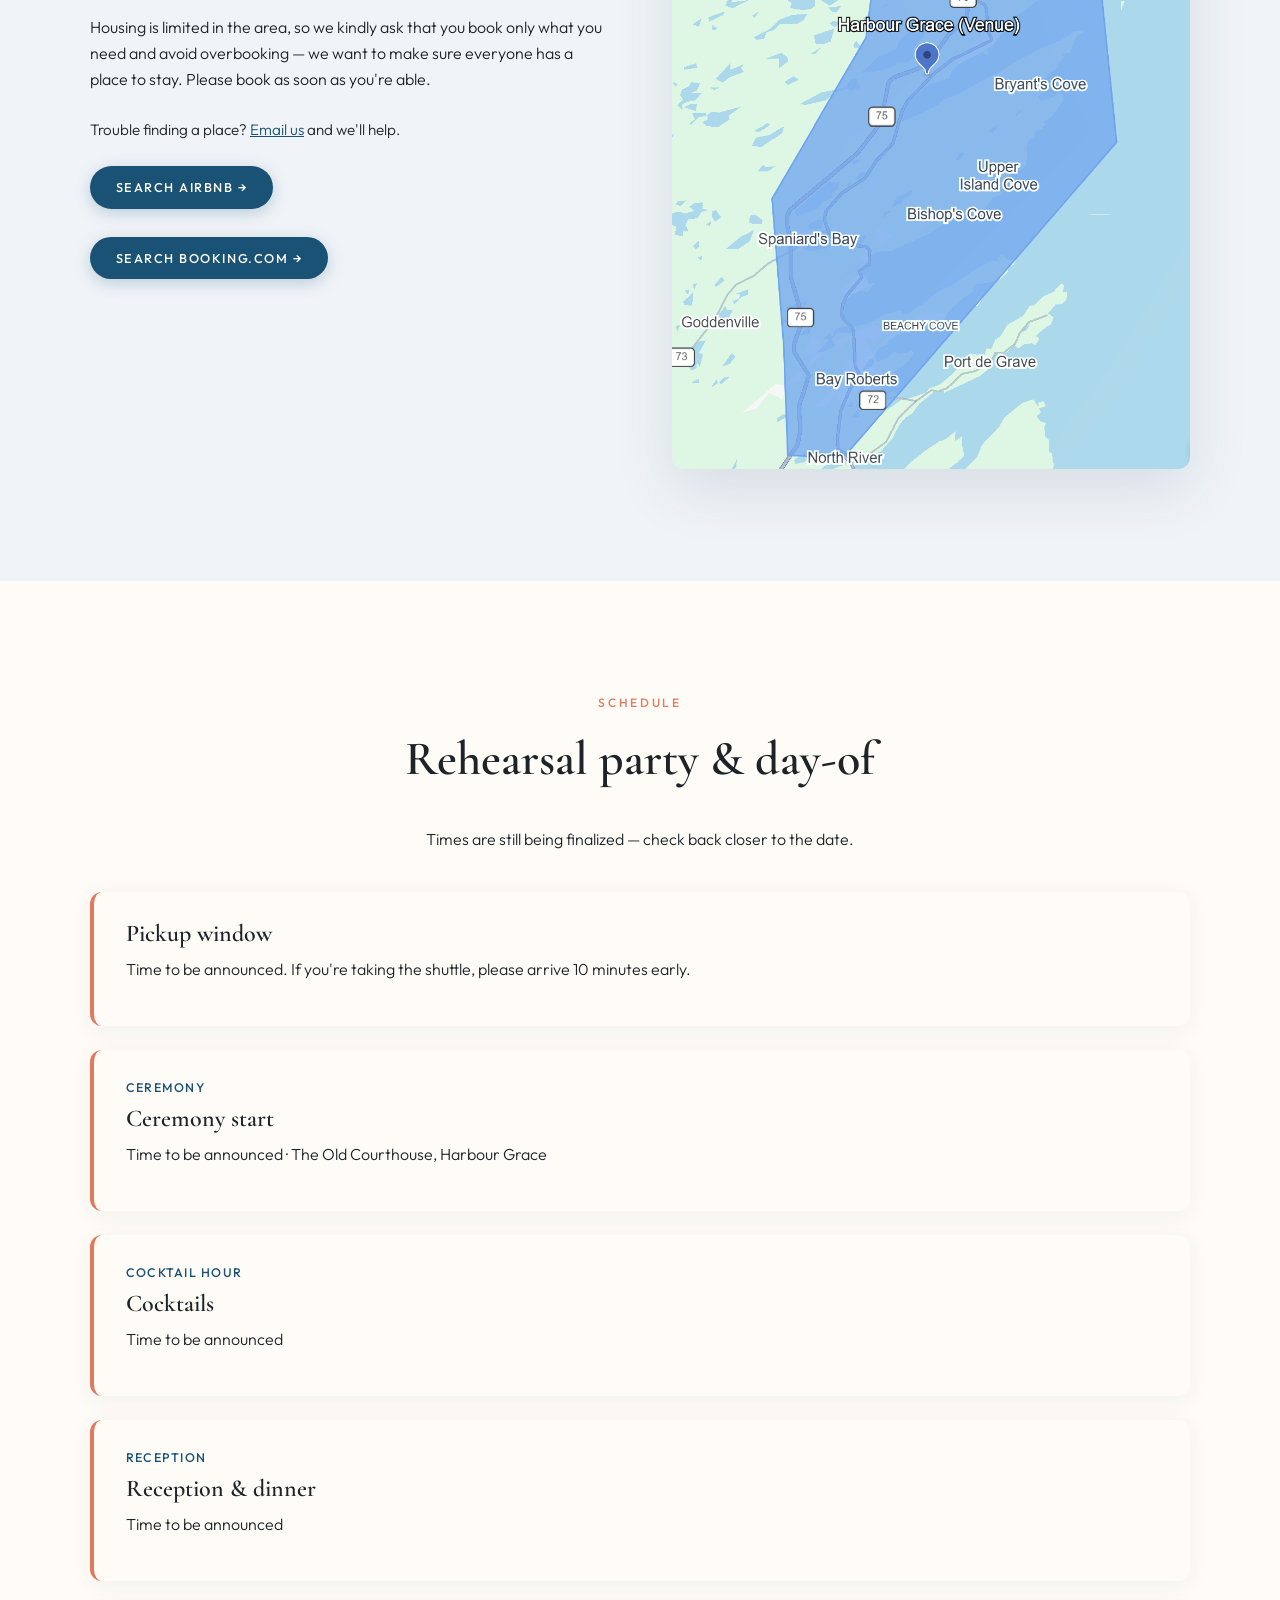
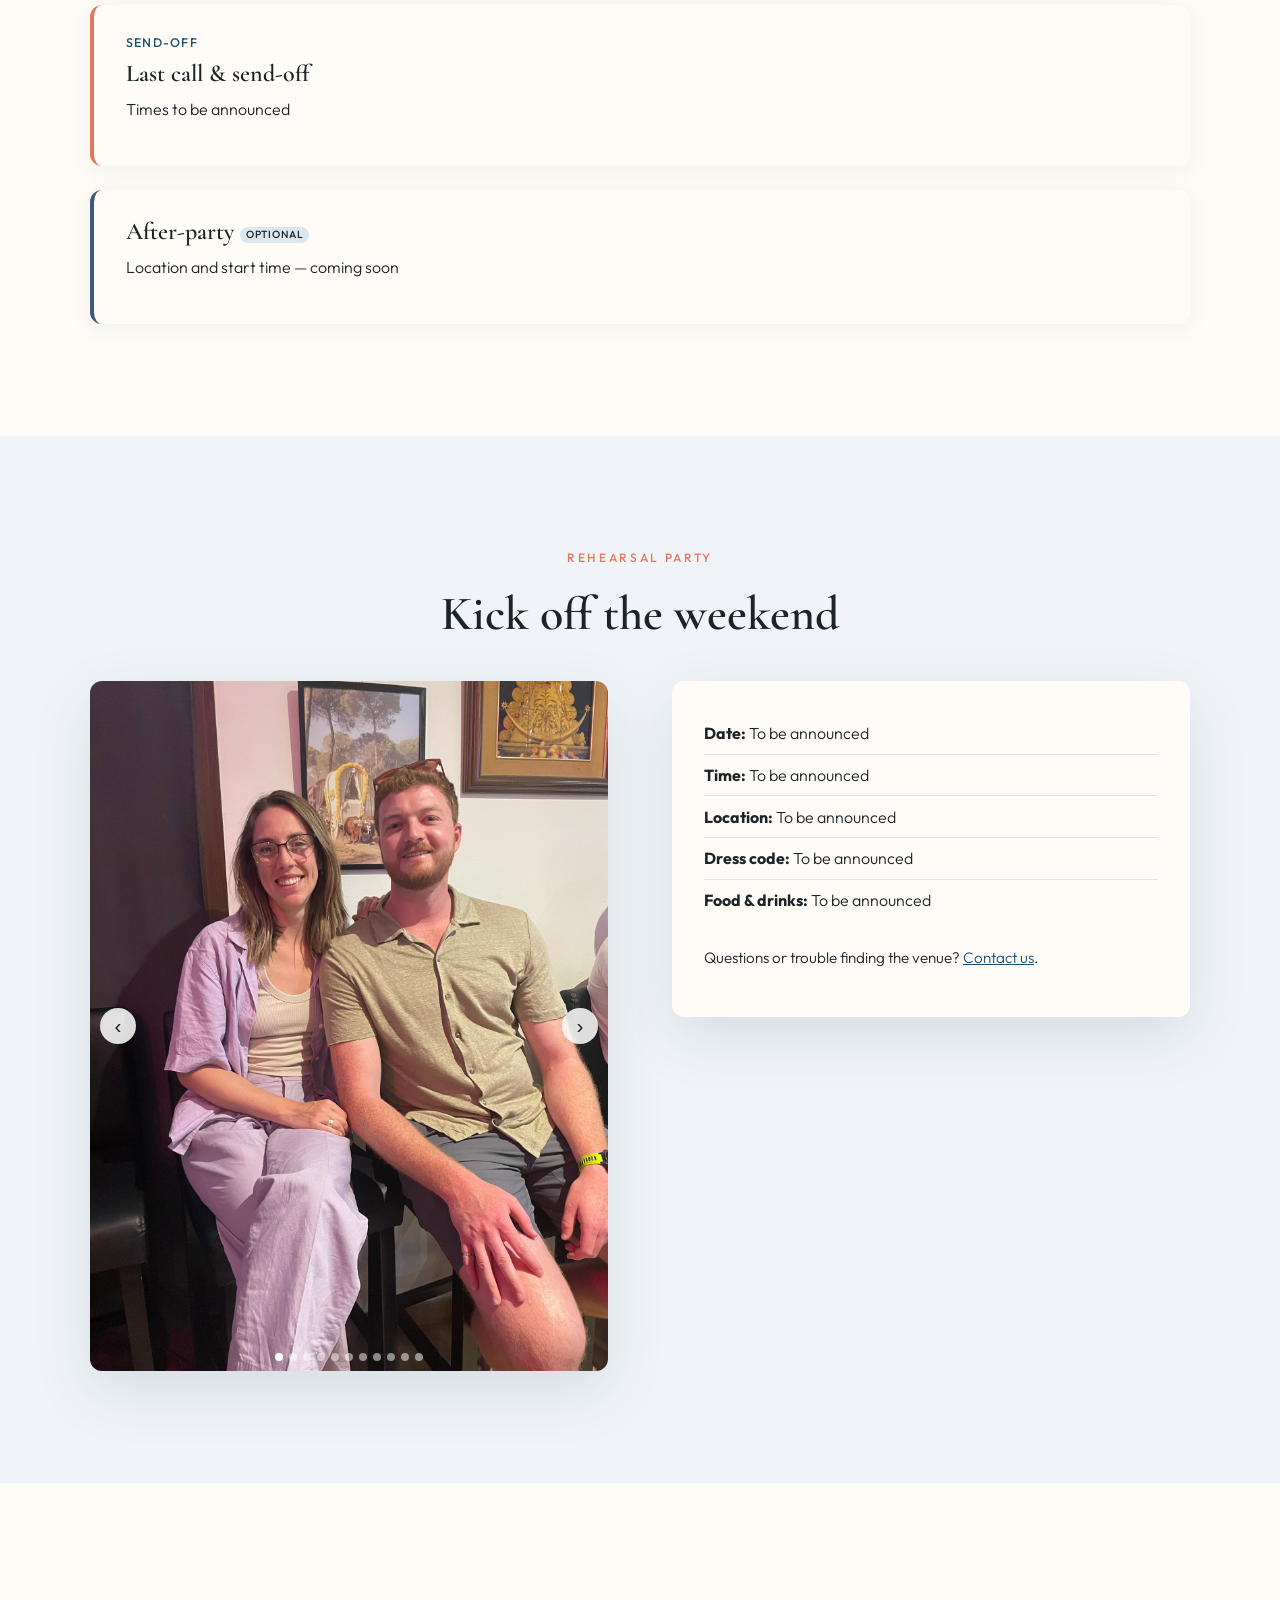
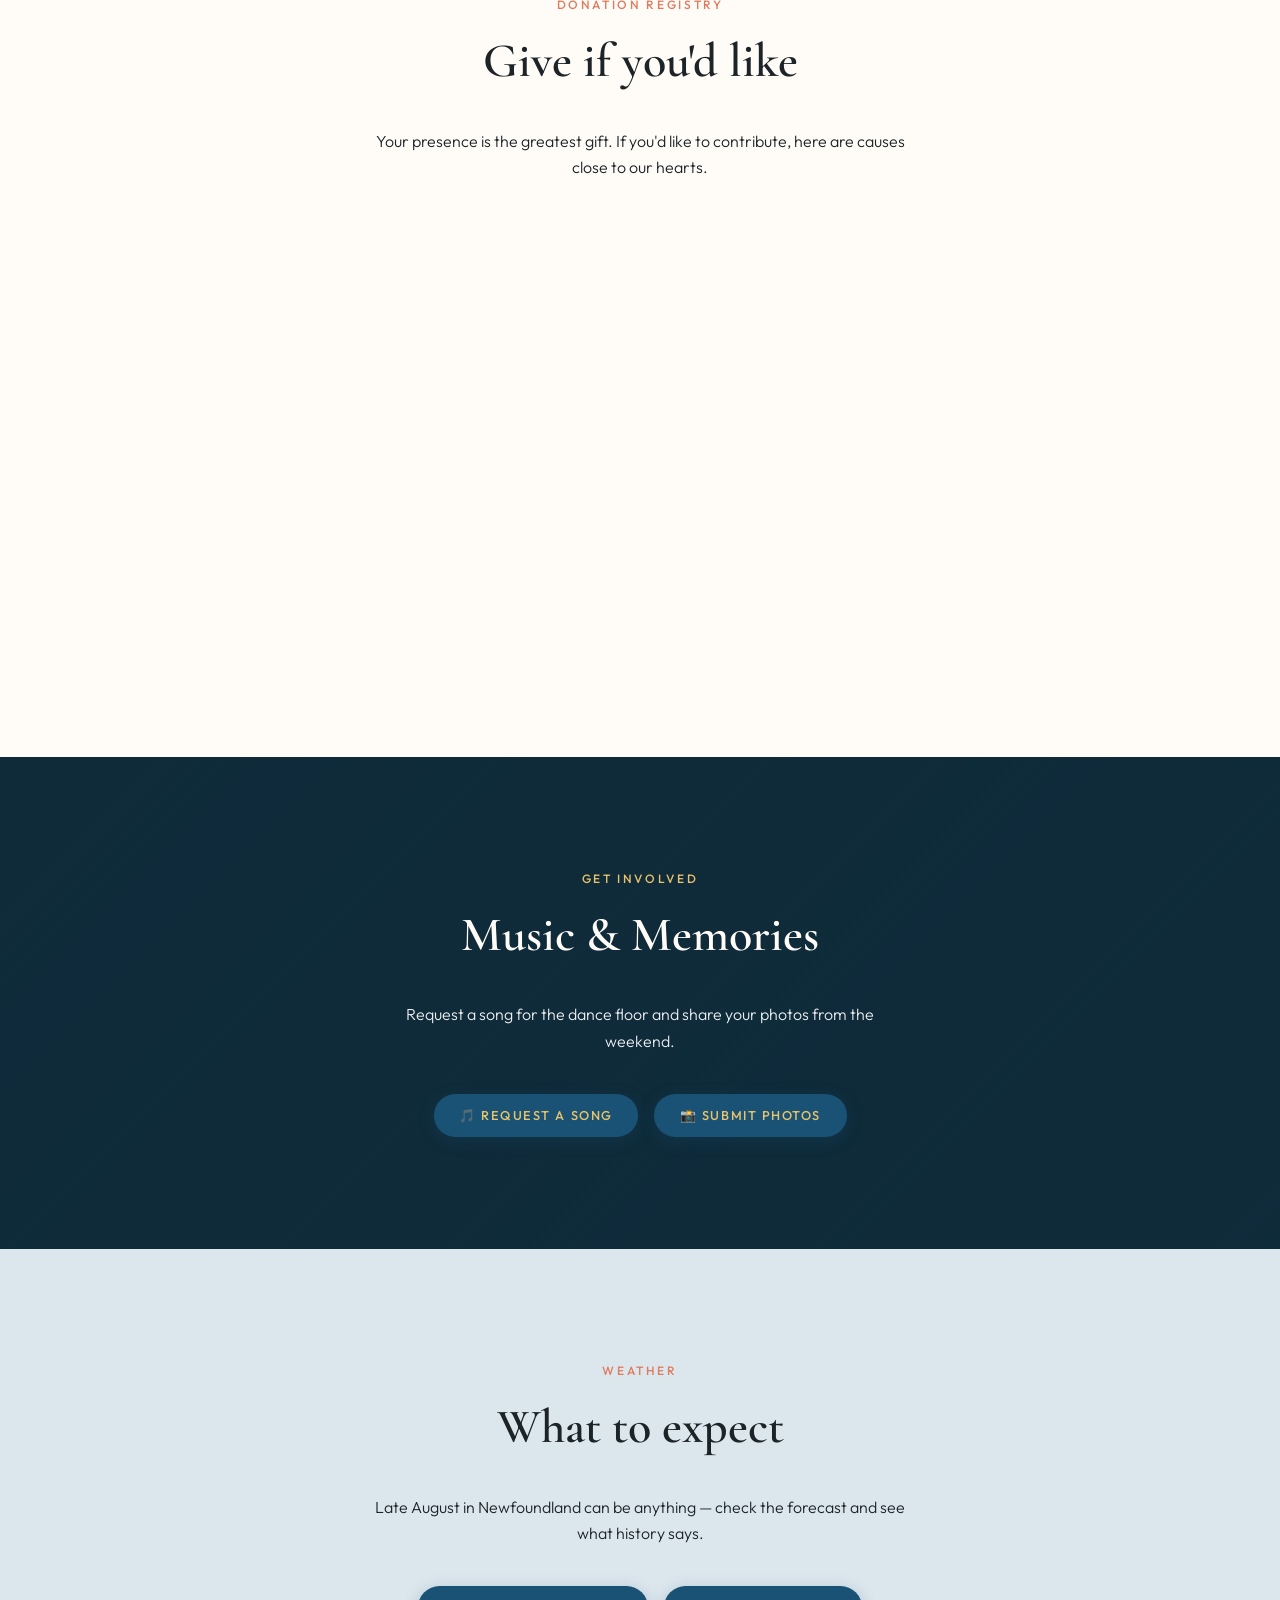
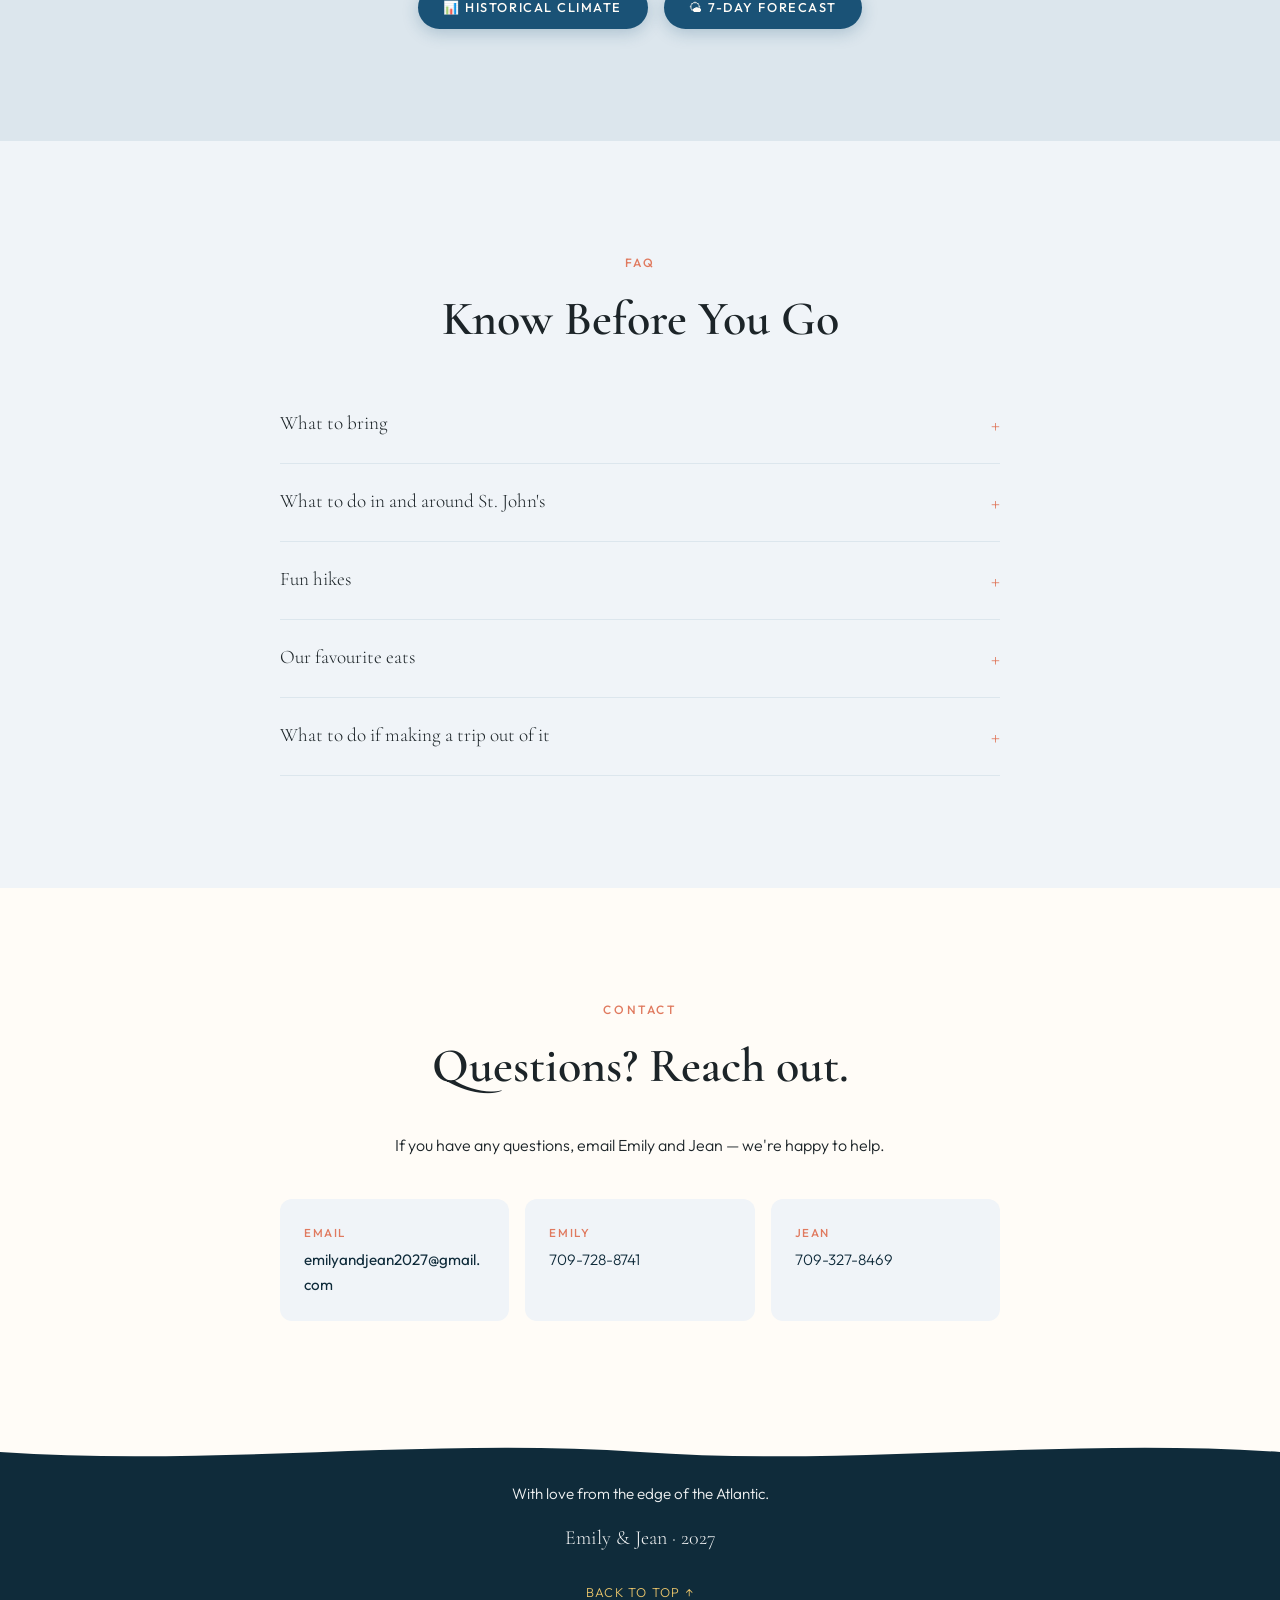
==== commit 7e06f81a: "Update location links: Old Courthouse uses custom maps link, Cathedral gets Google Maps link" ====
--- a/index.html
+++ b/index.html
@@ -75,9 +75,10 @@
 <div class="reveal">
             <h3>Welcome Party</h3>
             <p class="lead"><strong>The Old Courthouse</strong><br>1-9 Water St E<br>Harbour Grace, NL A0A 2M0</p>
-            <p><a href="https://www.google.com/maps/search/?api=1&query=1-9+Water+St+E,+Harbour+Grace,+NL+A0A+2M0" target="_blank" rel="noopener">Open in Google Maps →</a></p>
+            <p><a href="https://maps.app.goo.gl/ZKSyusYWSBLQaVsh8" target="_blank" rel="noopener">Open in Google Maps →</a></p>
             <h3>Ceremony & Reception</h3>
             <p class="lead"><strong>The Cathedral at Harbour Grace</strong><br>1-9 Water St E<br>Harbour Grace, NL A0A 2M0</p>
+            <p><a href="https://www.google.com/maps/search/?api=1&query=1-9+Water+St+E,+Harbour+Grace,+NL+A0A+2M0" target="_blank" rel="noopener">Open in Google Maps →</a></p>
             <p class="muted">The Cathedral is adjacent to The Old Courthouse.</p>
 
             <p class="muted">Having trouble making plans? <a href="#contact">Contact us directly</a>.</p>
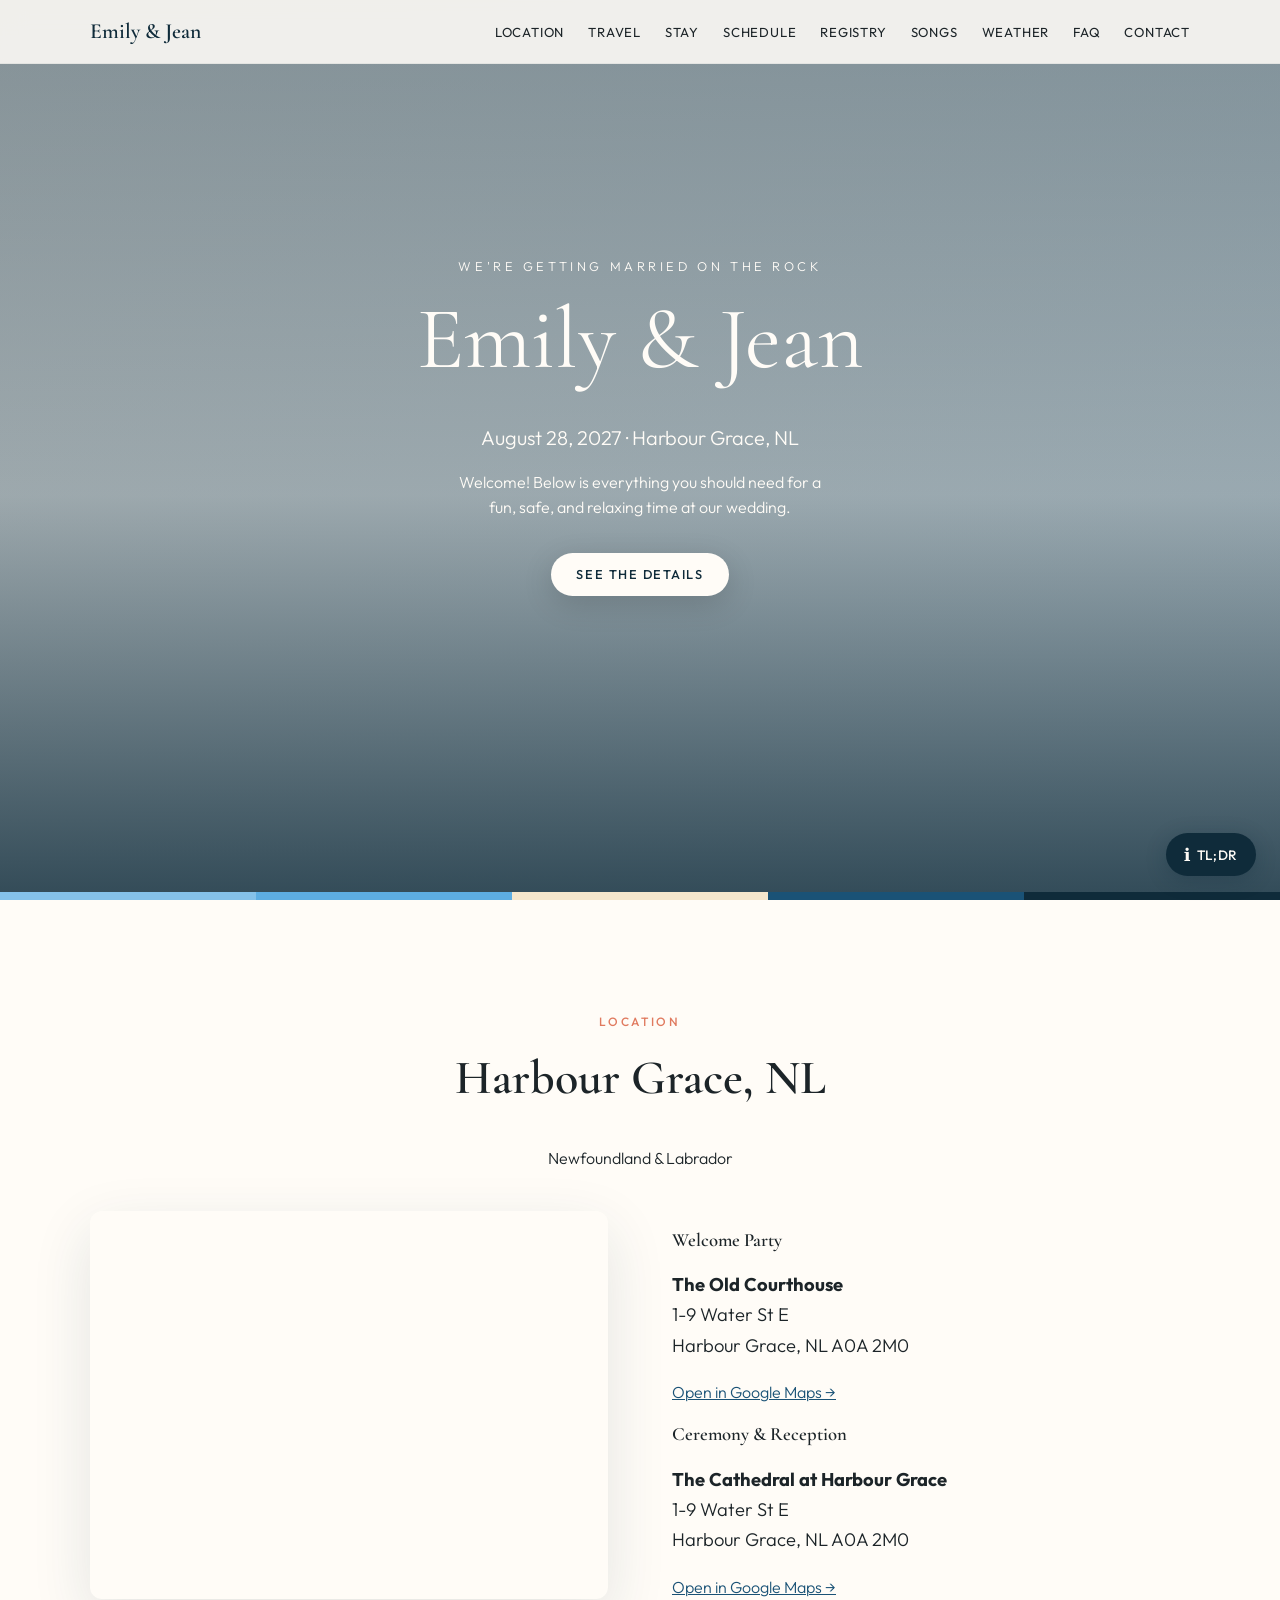
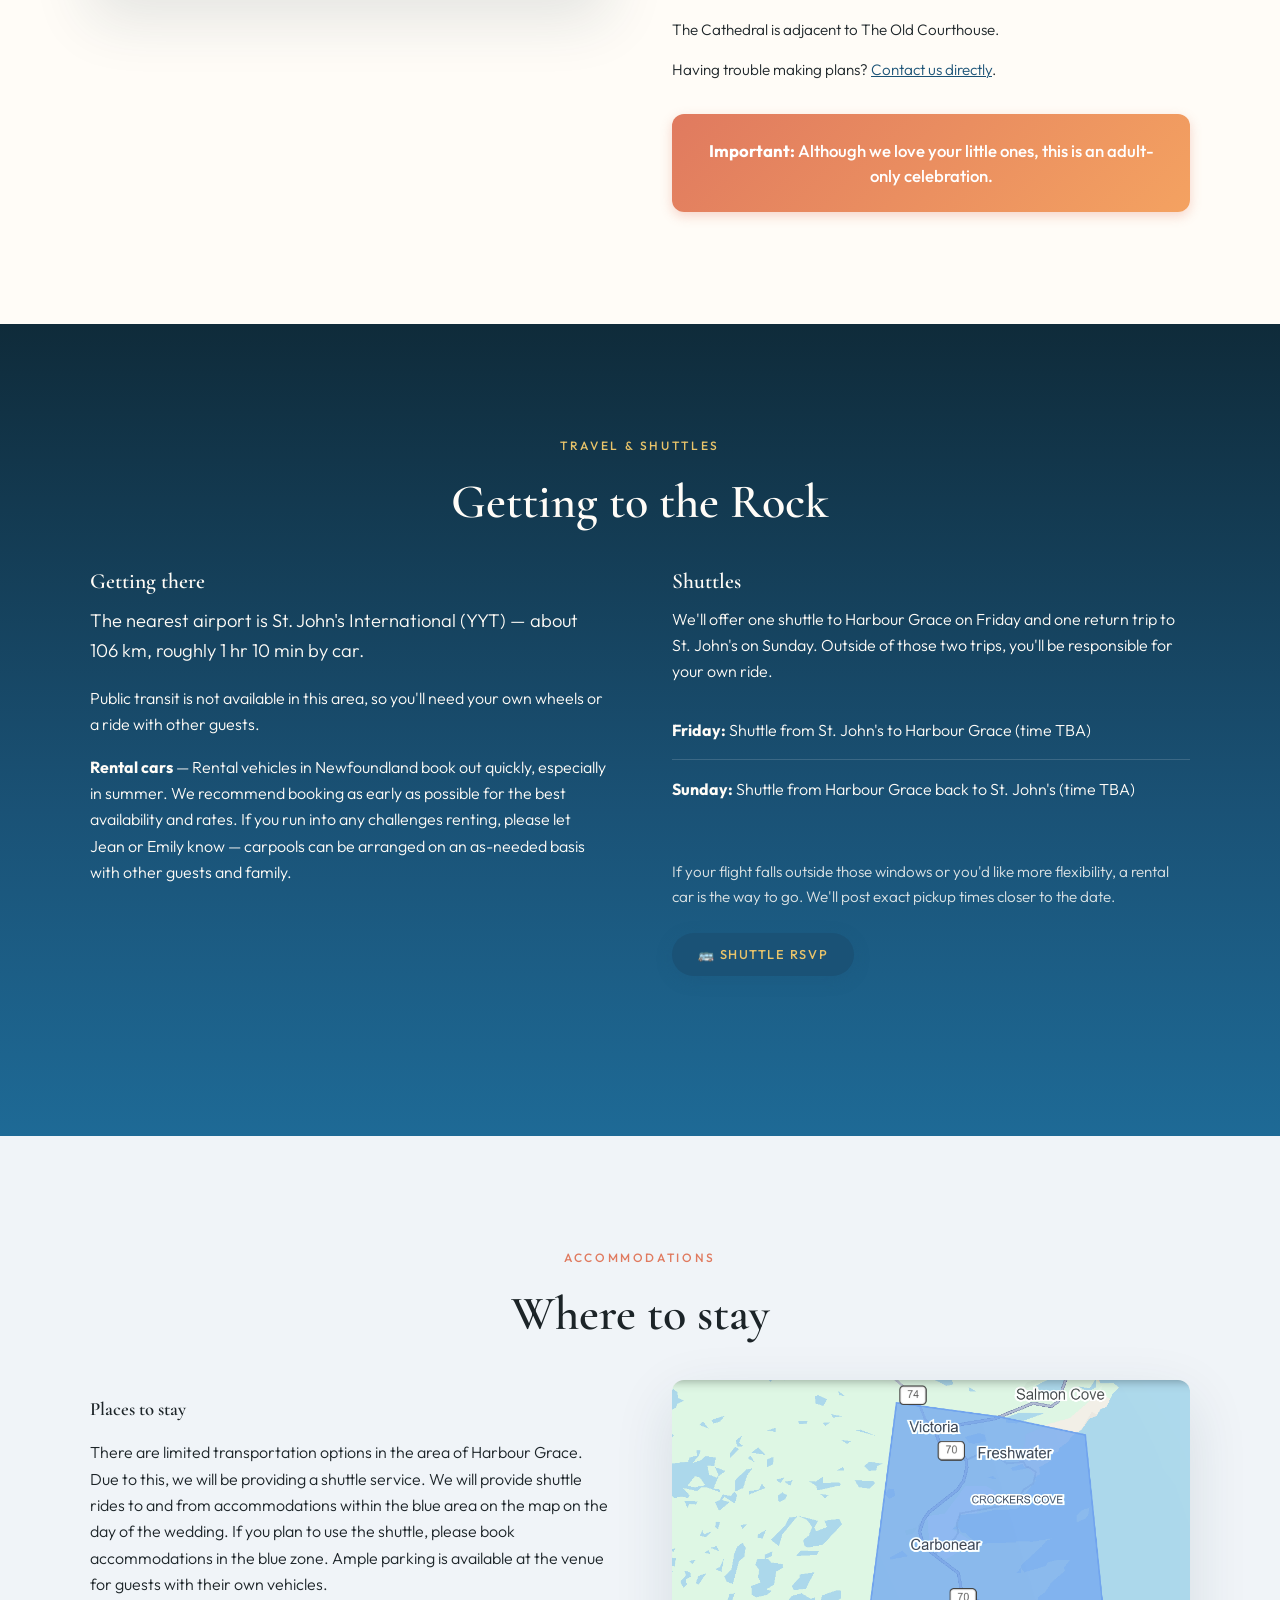
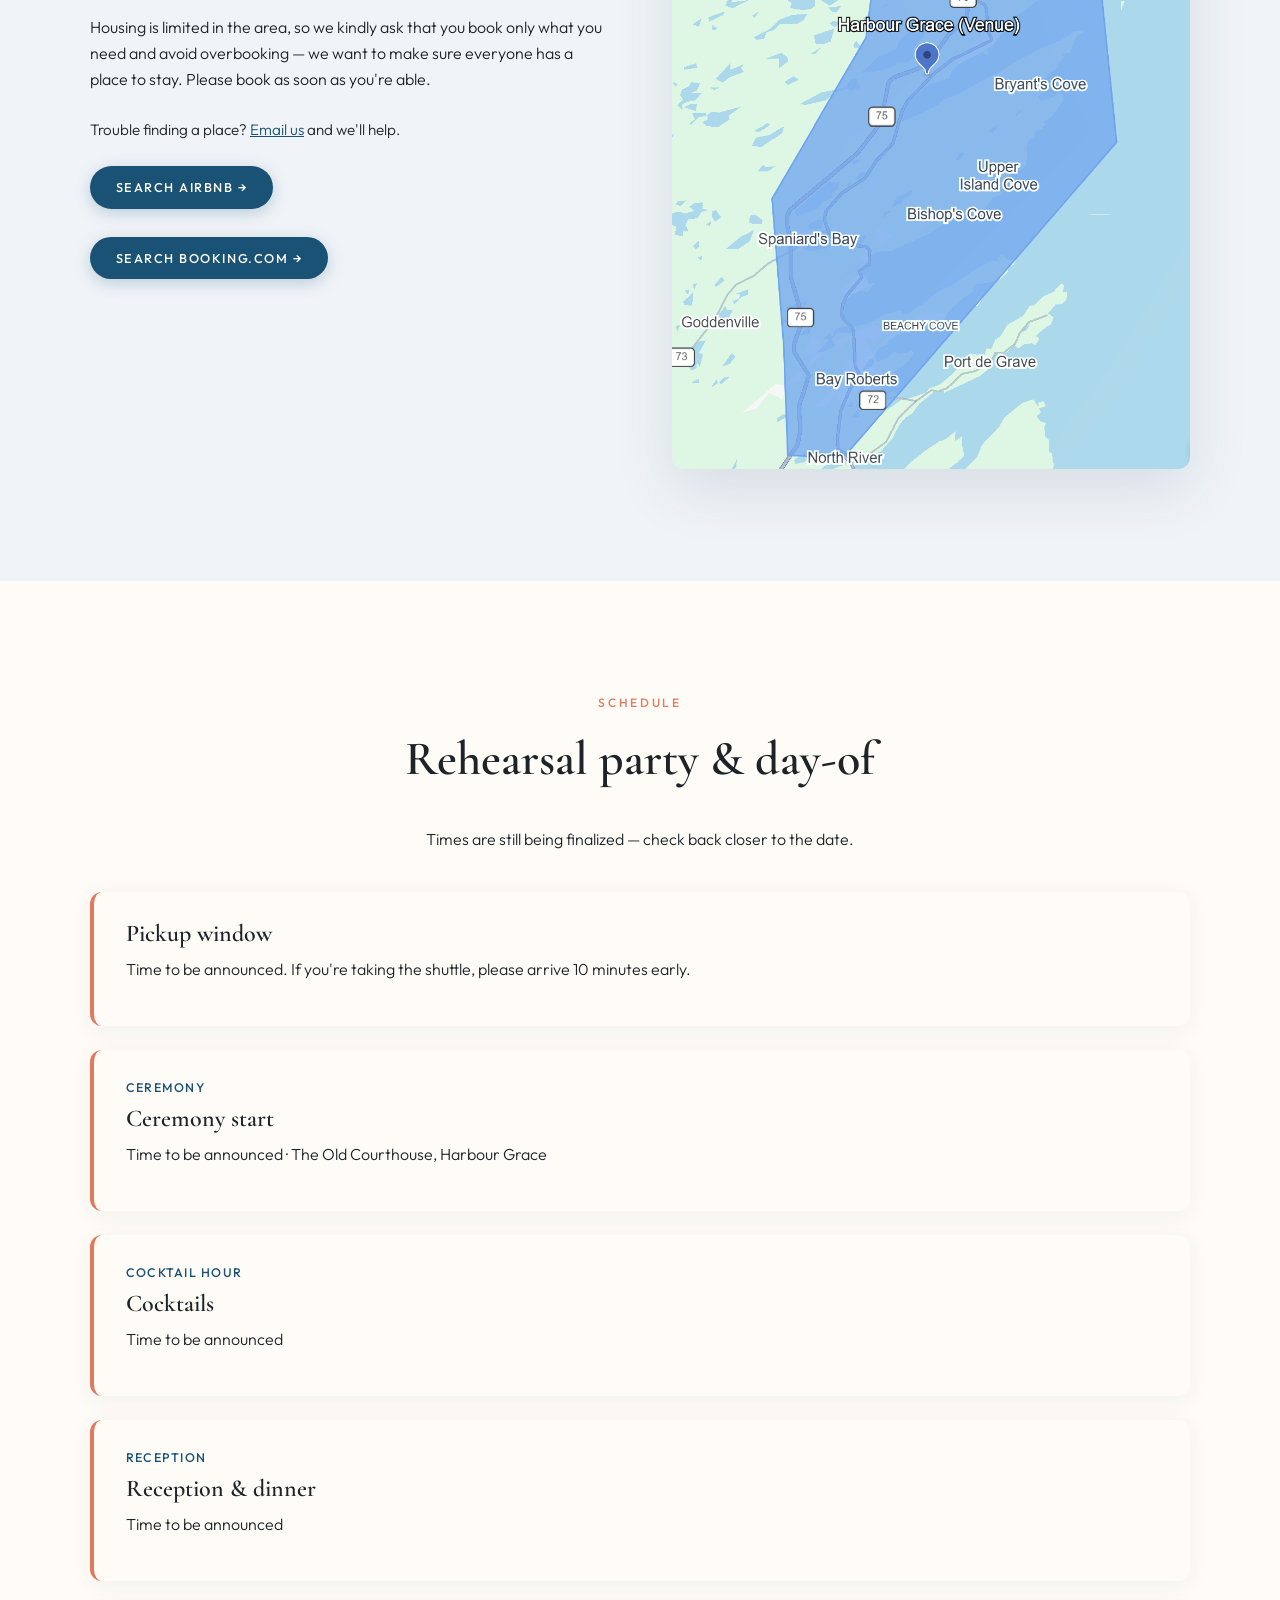
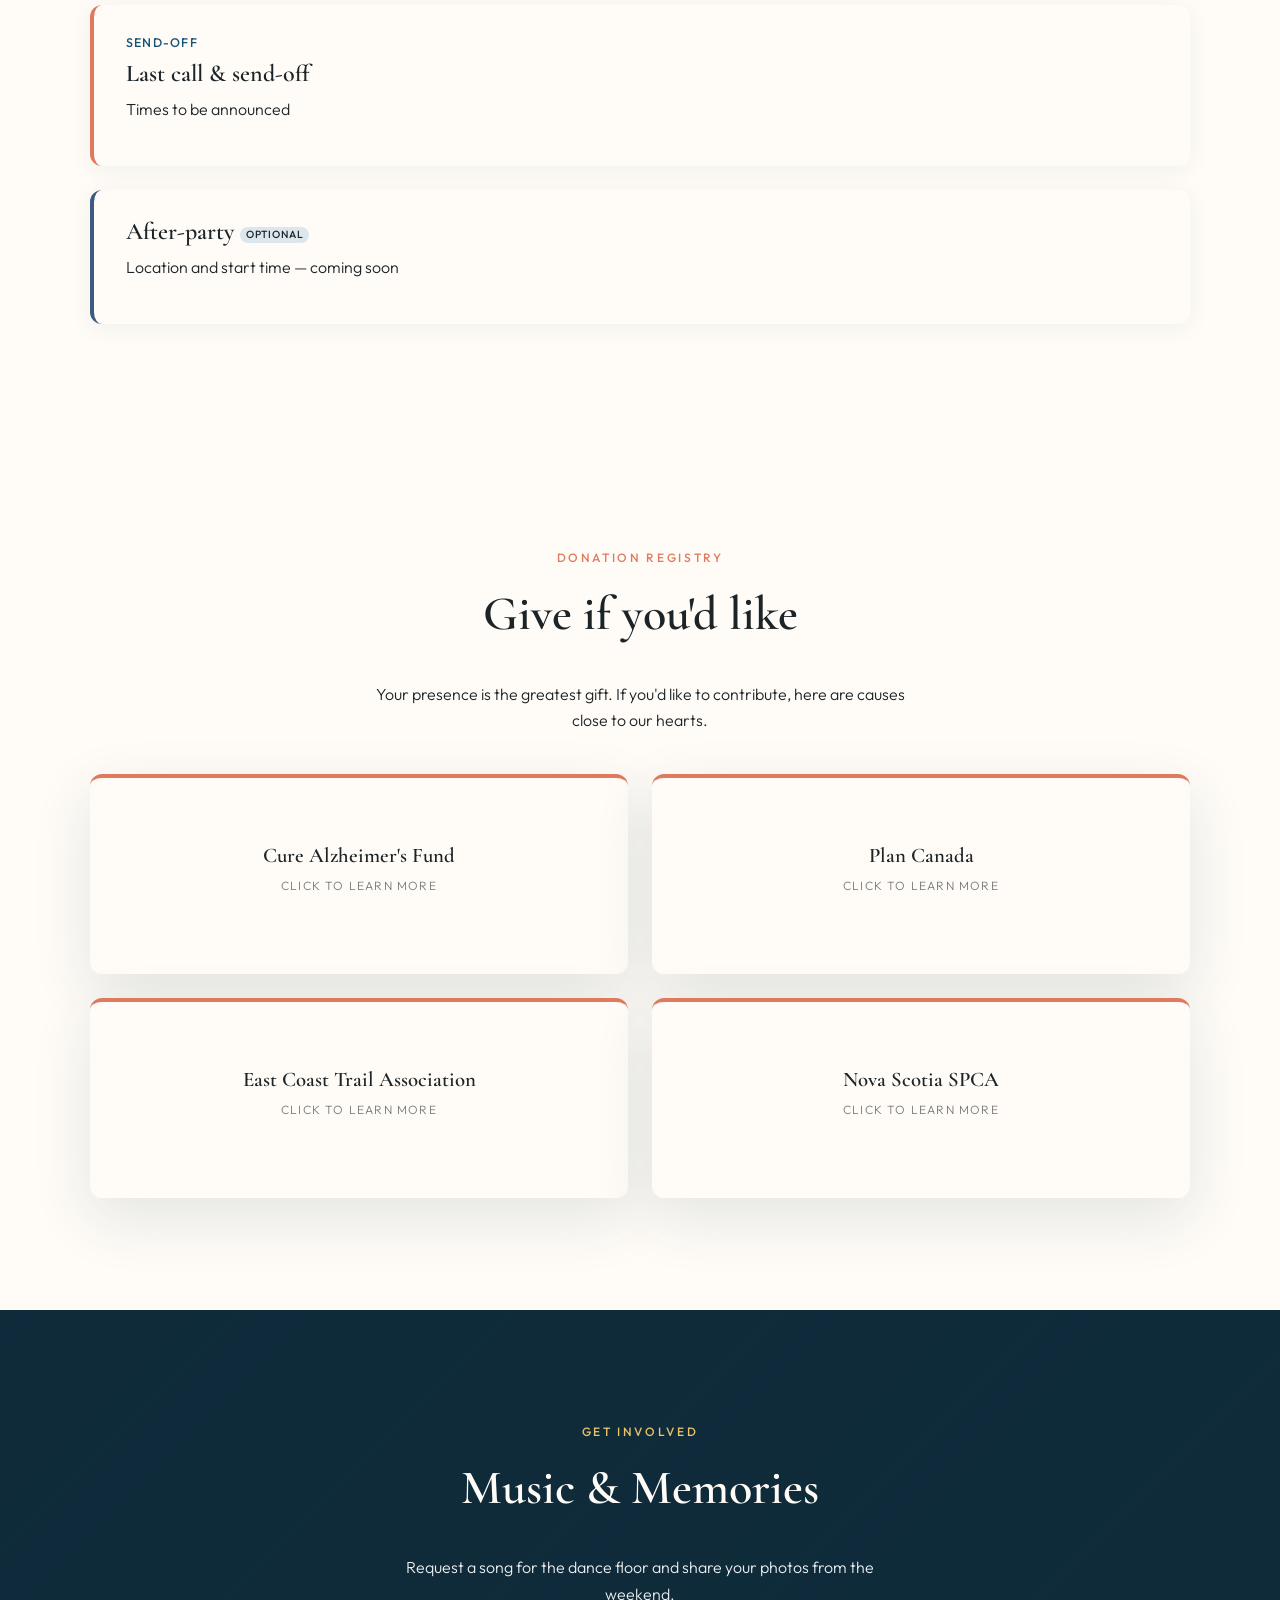
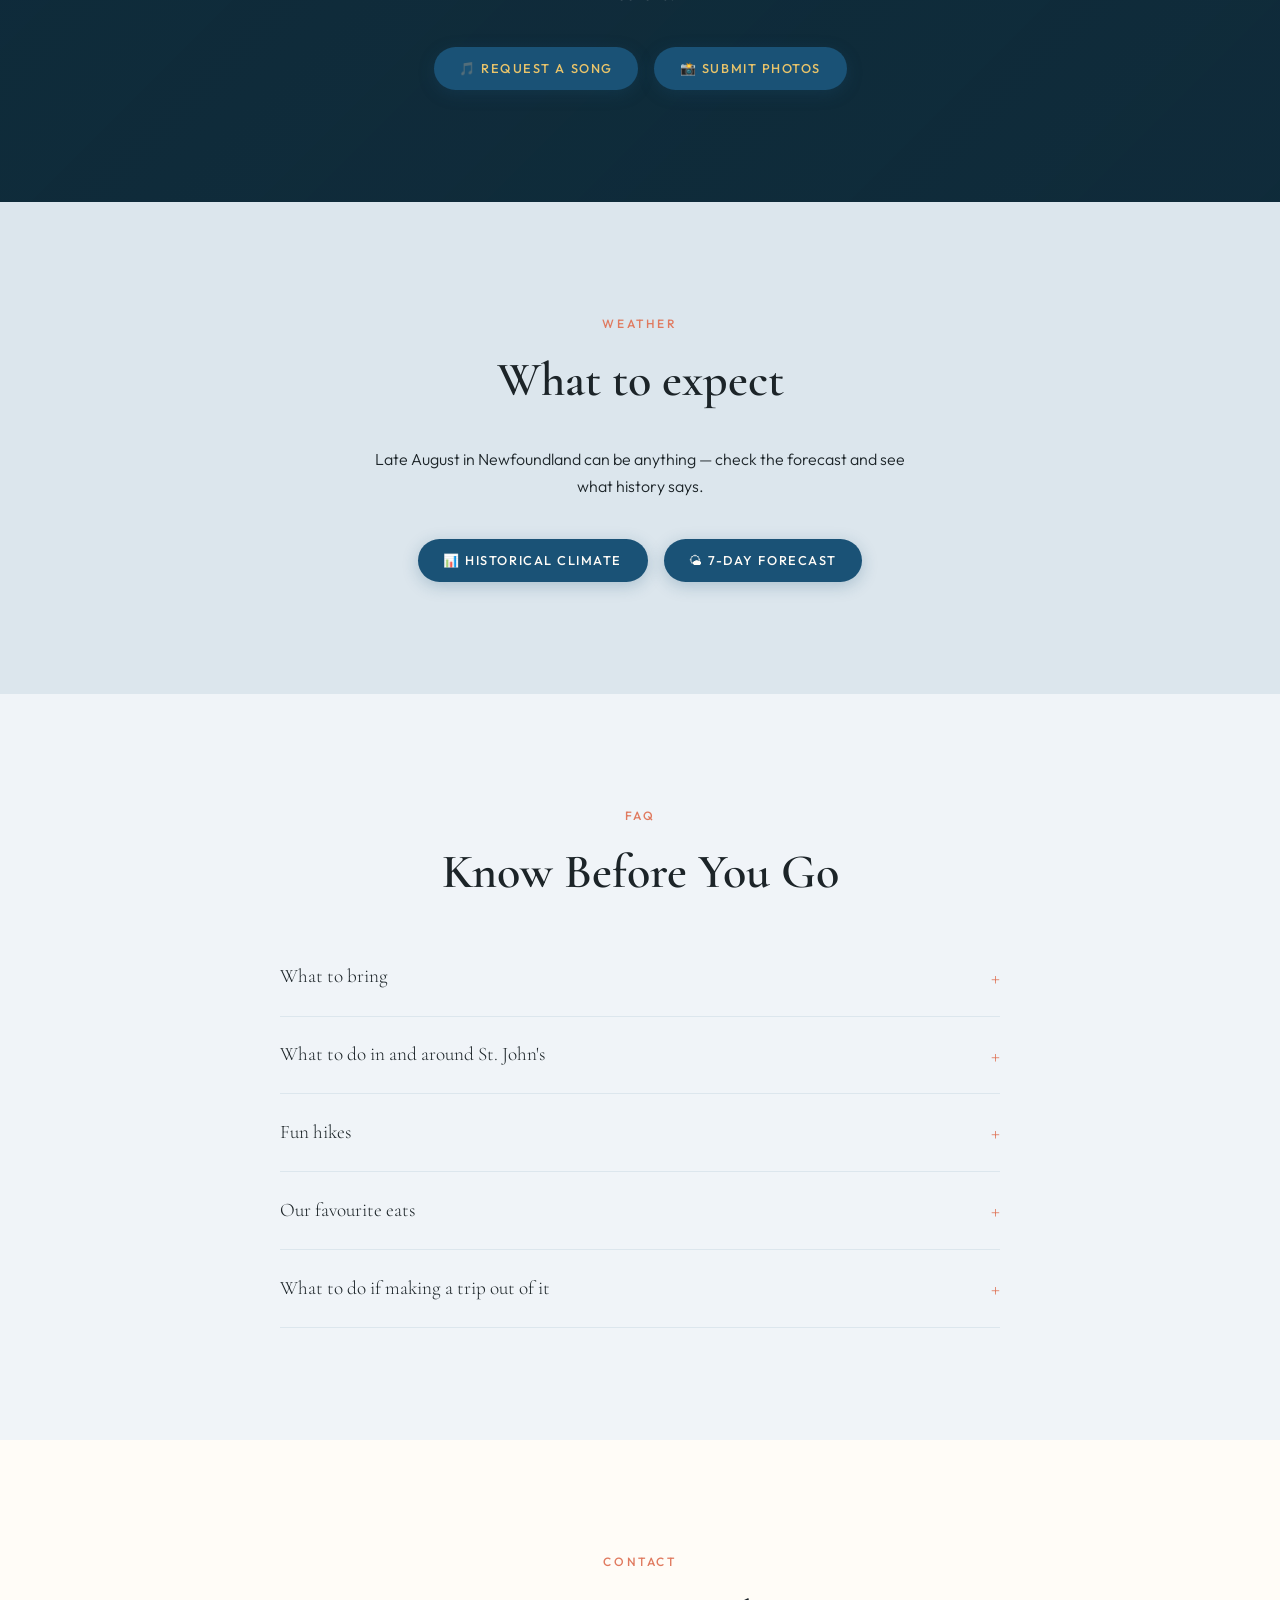
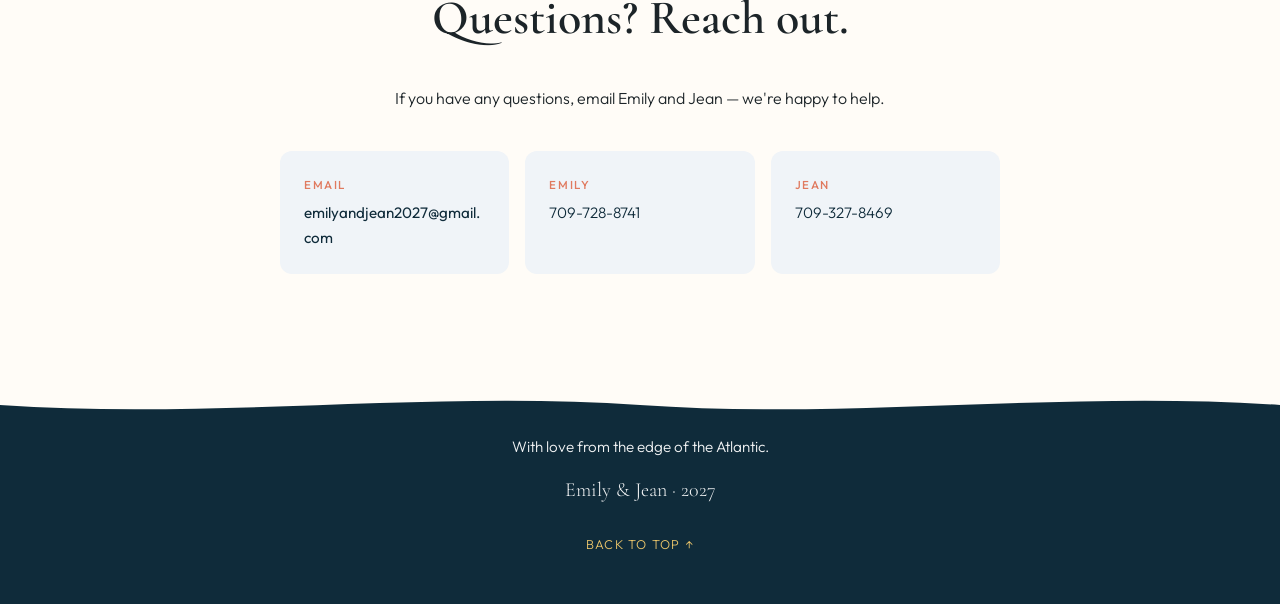
==== commit ac178487: "Rename rehearsal section to Weekend Schedule and comment it out" ====
--- a/index.html
+++ b/index.html
@@ -30,7 +30,7 @@
         <li><a href="#travel">Travel</a></li>
         <li><a href="#accommodations">Stay</a></li>
         <li><a href="#schedule">Schedule</a></li>
-        <li><a href="#rehearsal">Rehearsal</a></li>
+        <!-- <li><a href="#weekend-schedule">Weekend Schedule</a></li> -->
         <li><a href="#registry">Registry</a></li>
         <li><a href="#uploads">Songs</a></li>
         <li><a href="#weather">Weather</a></li>
@@ -181,10 +181,11 @@
       </div>
     </section>
 
-    <section class="section section--mist" id="rehearsal">
-      <div class="container">
-        <p class="eyebrow eyebrow--center">Rehearsal Party</p>
-        <h2 class="text-center">Kick off the weekend</h2>
+<!--
+    <section class="section section--mist" id="weekend-schedule">
+      <div class="container">
+        <p class="eyebrow eyebrow--center">Weekend Schedule</p>
+        <h2 class="text-center">Full weekend at a glance</h2>
 
         <div class="section__grid section__grid--split">
           <div>
@@ -214,7 +215,7 @@
                 <li><strong>Time:</strong> To be announced</li>
                 <li><strong>Location:</strong> To be announced</li>
                 <li><strong>Dress code:</strong> To be announced</li>
-                <li><strong>Food &amp; drinks:</strong> To be announced</li>
+                <li><strong>Food & drinks:</strong> To be announced</li>
               </ul>
               <p class="muted">Questions or trouble finding the venue? <a href="#contact">Contact us</a>.</p>
             </div>
@@ -222,6 +223,7 @@
         </div>
       </div>
     </section>
+    -->
 
     <section class="section" id="registry">
       <div class="container">
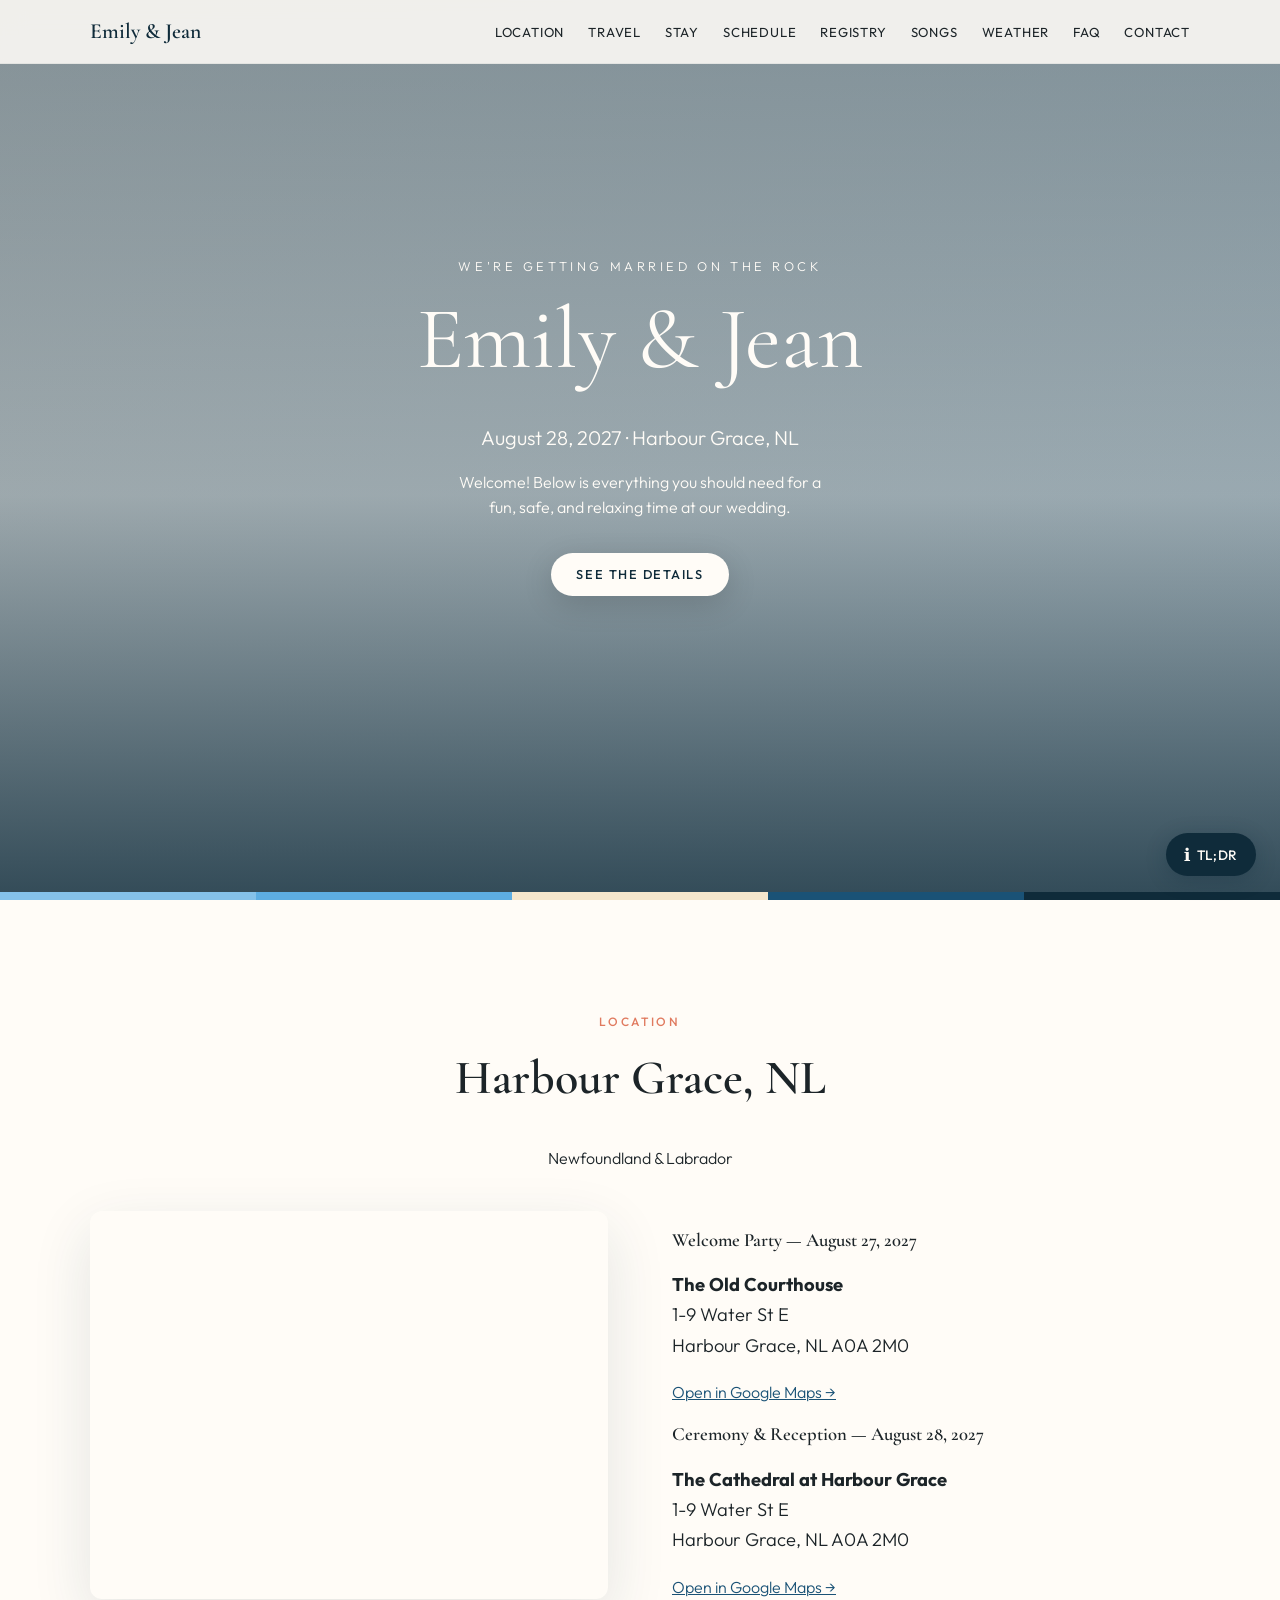
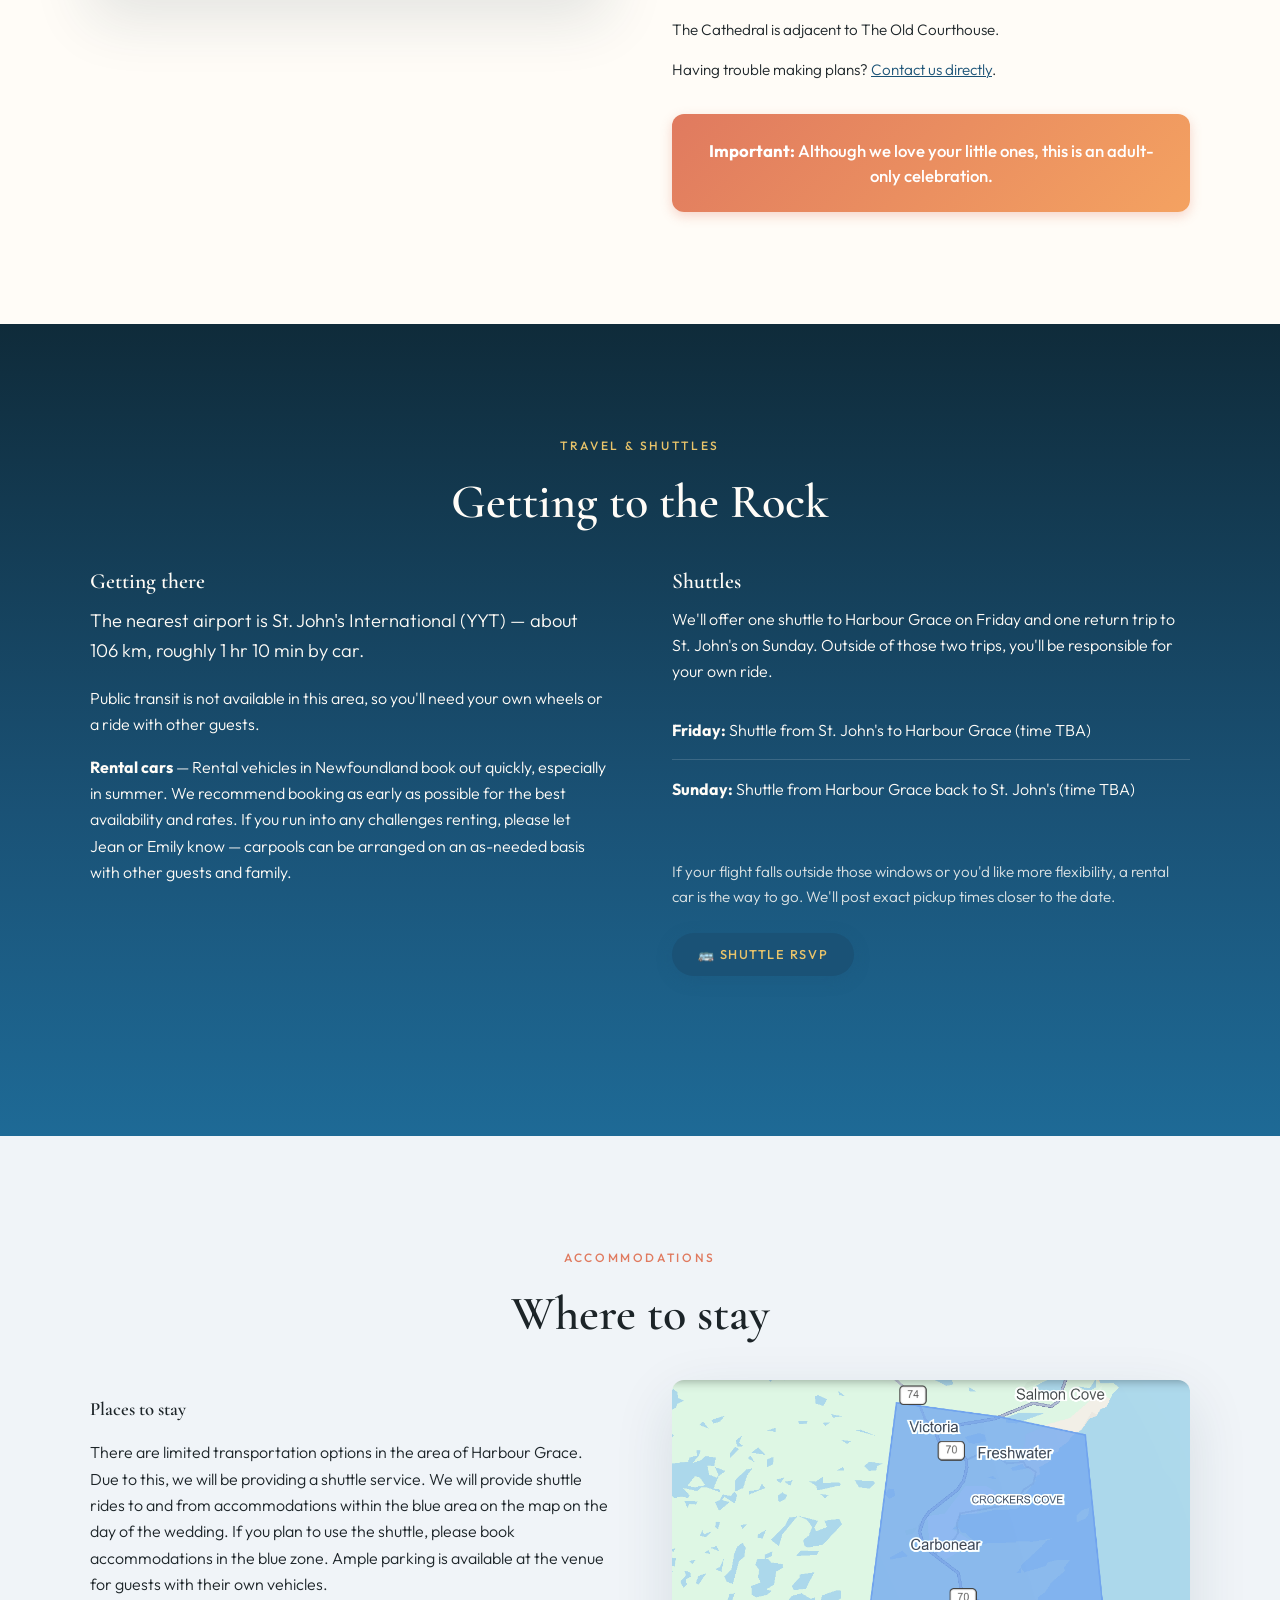
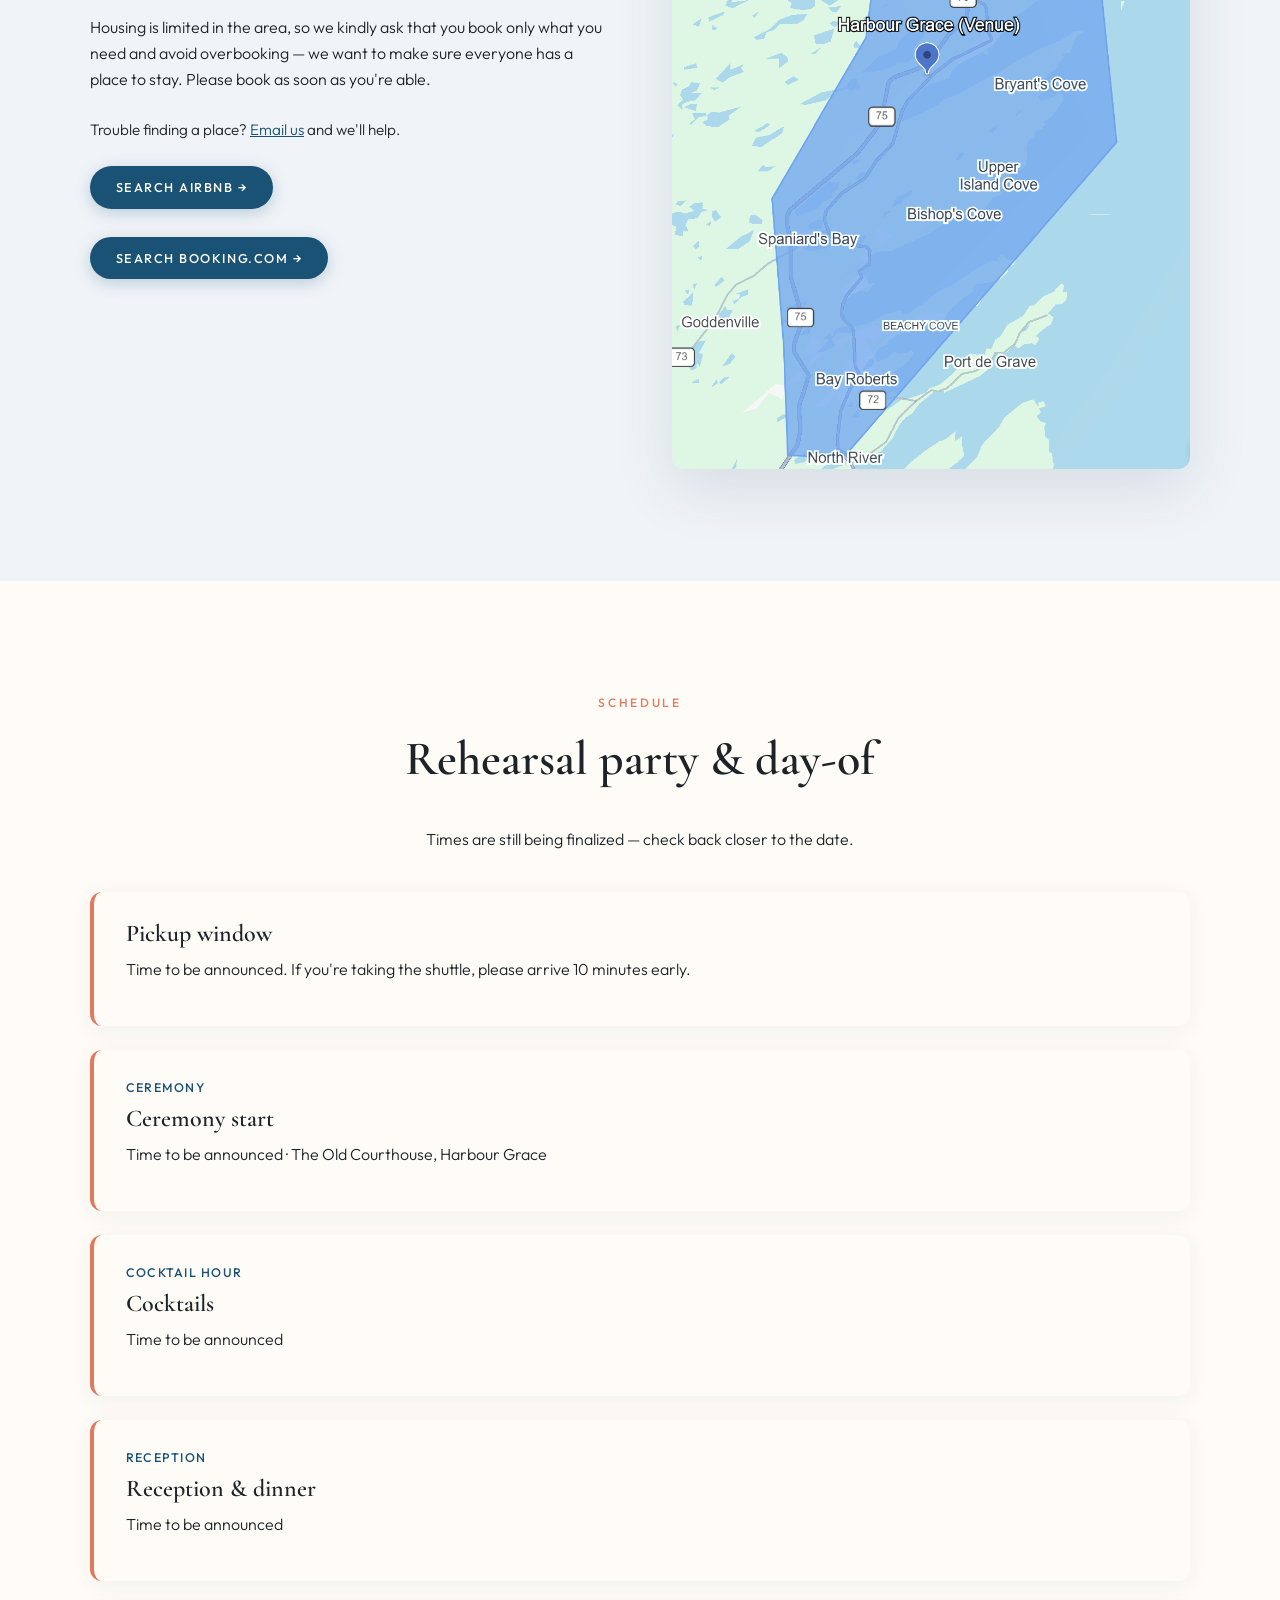
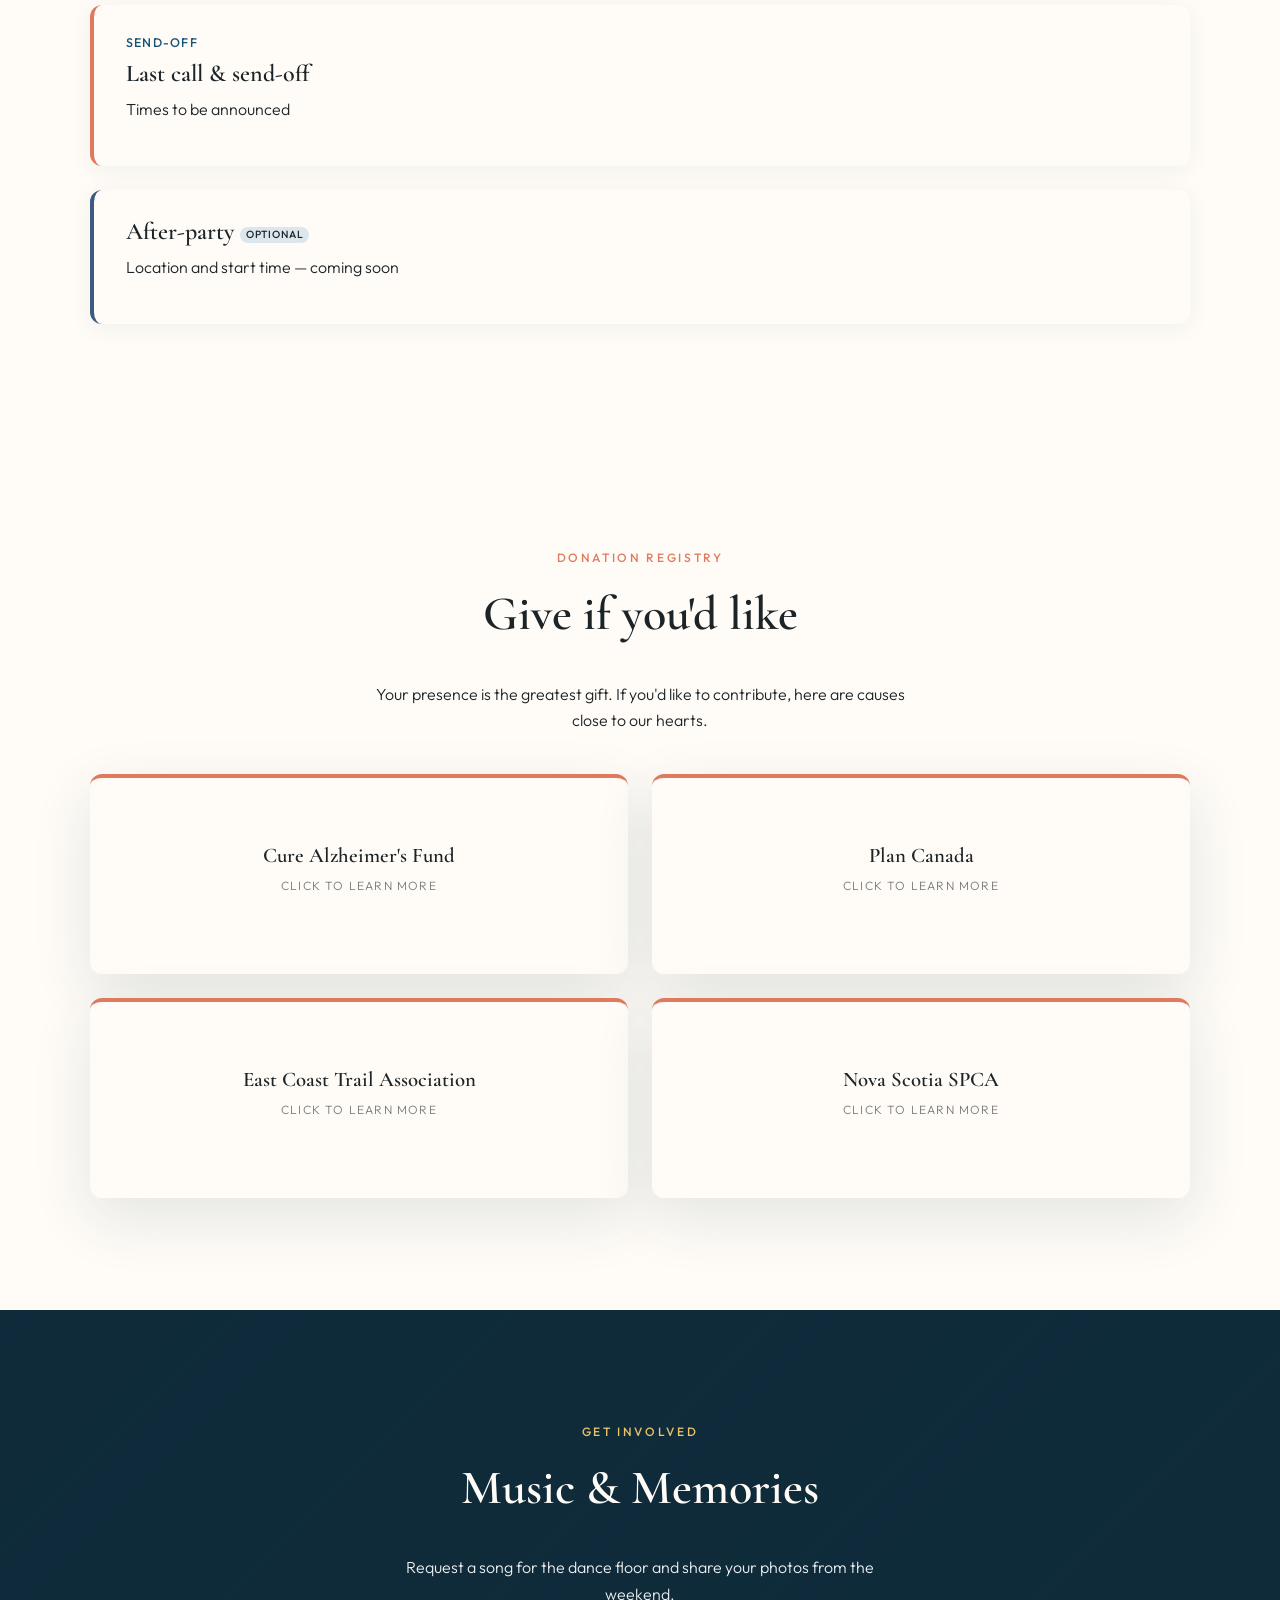
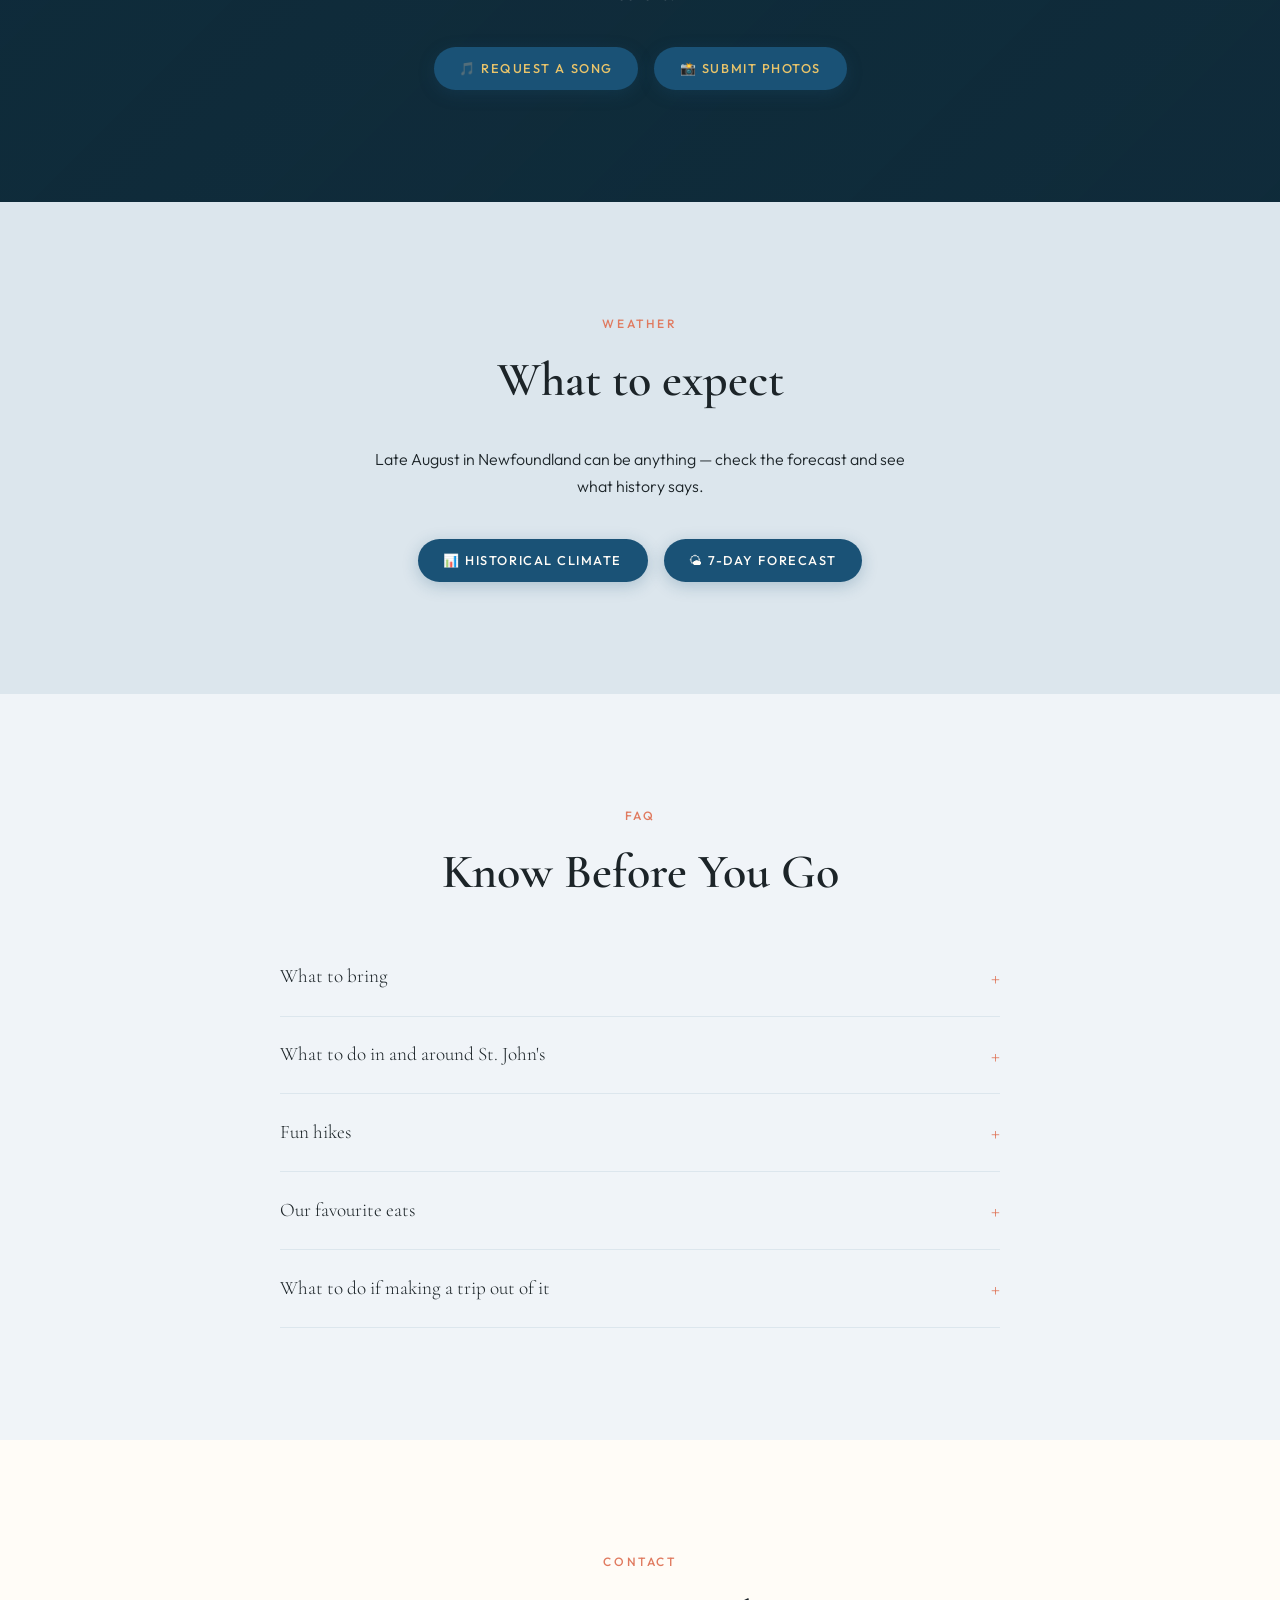
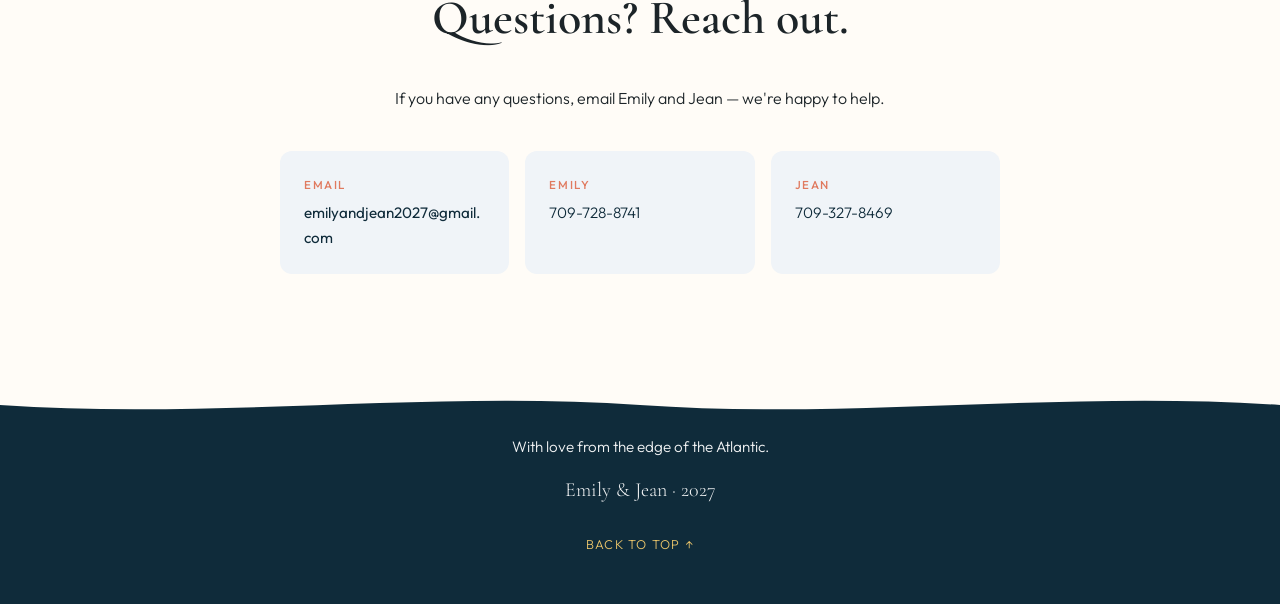
==== commit 31f6eb52: "Add dates to Welcome Party and Ceremony & Reception headers in location section" ====
--- a/index.html
+++ b/index.html
@@ -73,10 +73,10 @@
             </iframe>
           </div>
 <div class="reveal">
-            <h3>Welcome Party</h3>
+            <h3>Welcome Party — August 27, 2027</h3>
             <p class="lead"><strong>The Old Courthouse</strong><br>1-9 Water St E<br>Harbour Grace, NL A0A 2M0</p>
             <p><a href="https://maps.app.goo.gl/ZKSyusYWSBLQaVsh8" target="_blank" rel="noopener">Open in Google Maps →</a></p>
-            <h3>Ceremony & Reception</h3>
+            <h3>Ceremony & Reception — August 28, 2027</h3>
             <p class="lead"><strong>The Cathedral at Harbour Grace</strong><br>1-9 Water St E<br>Harbour Grace, NL A0A 2M0</p>
             <p><a href="https://www.google.com/maps/search/?api=1&query=1-9+Water+St+E,+Harbour+Grace,+NL+A0A+2M0" target="_blank" rel="noopener">Open in Google Maps →</a></p>
             <p class="muted">The Cathedral is adjacent to The Old Courthouse.</p>
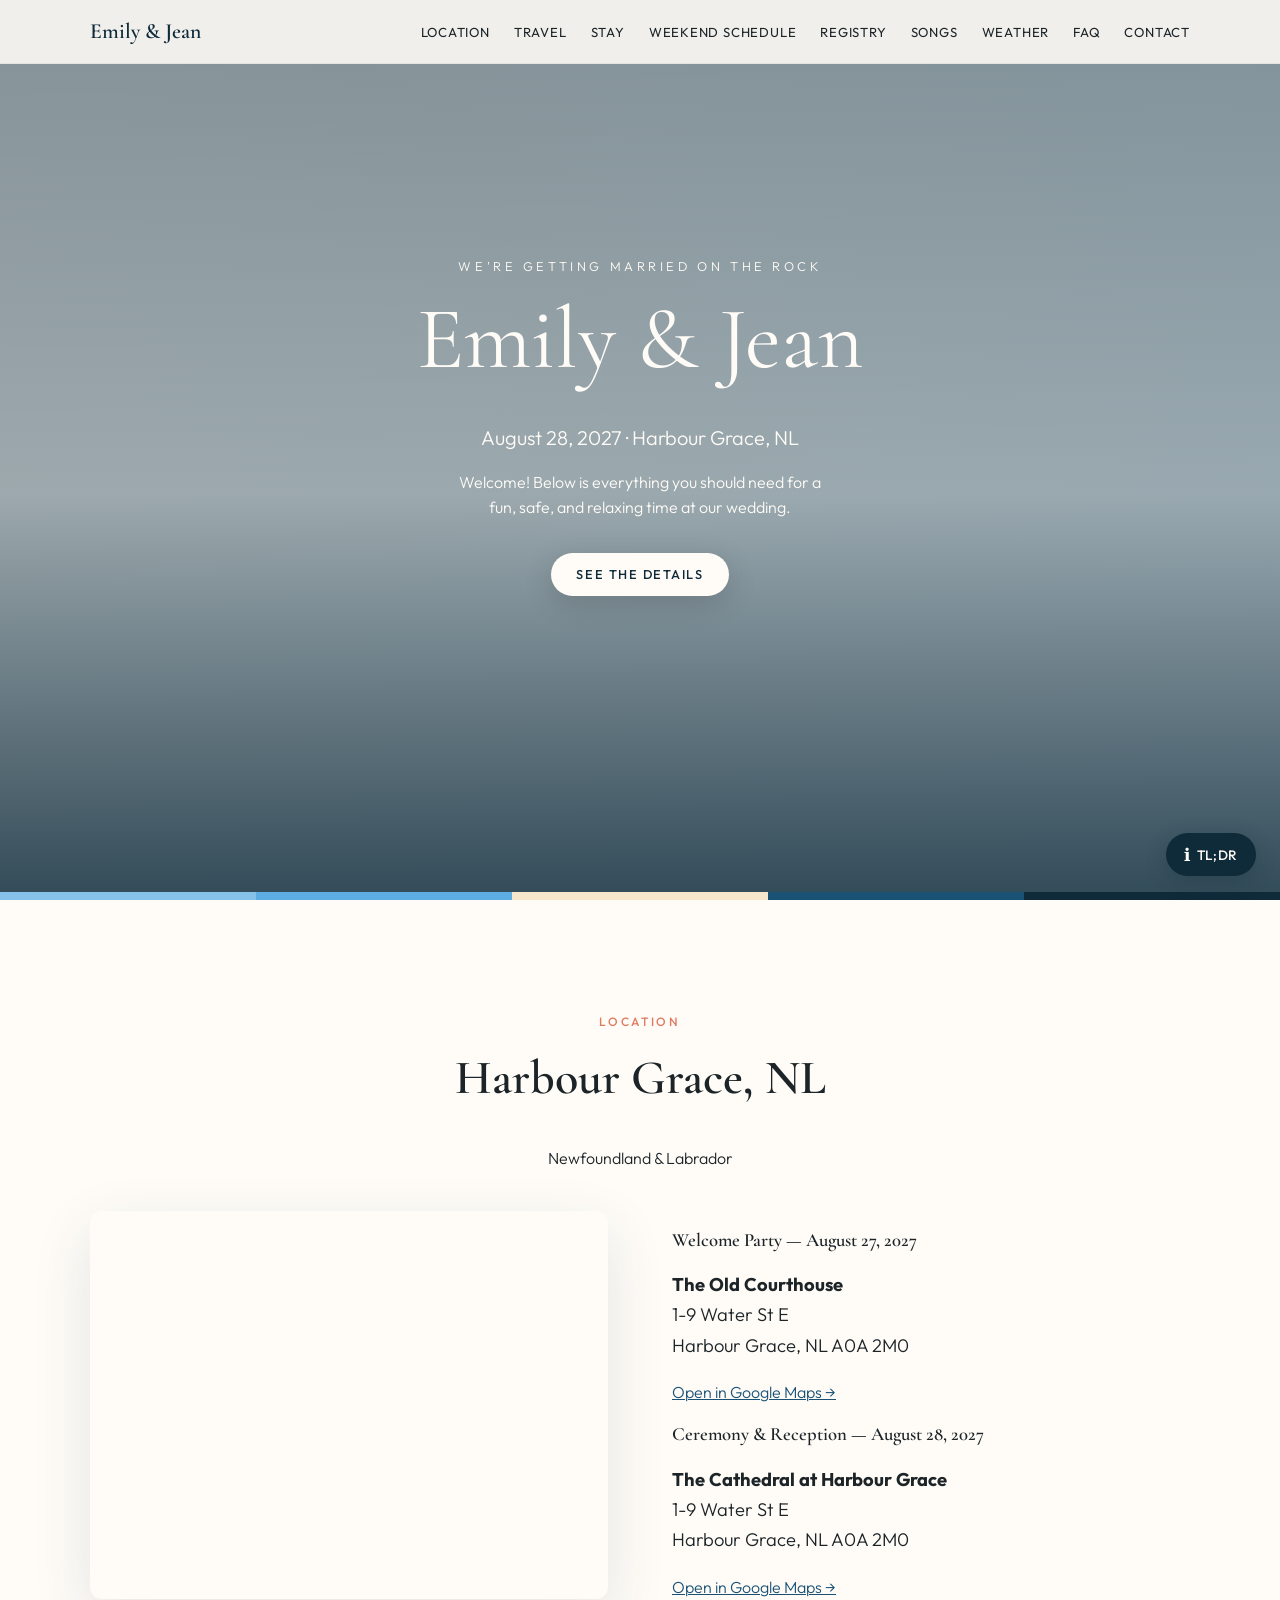
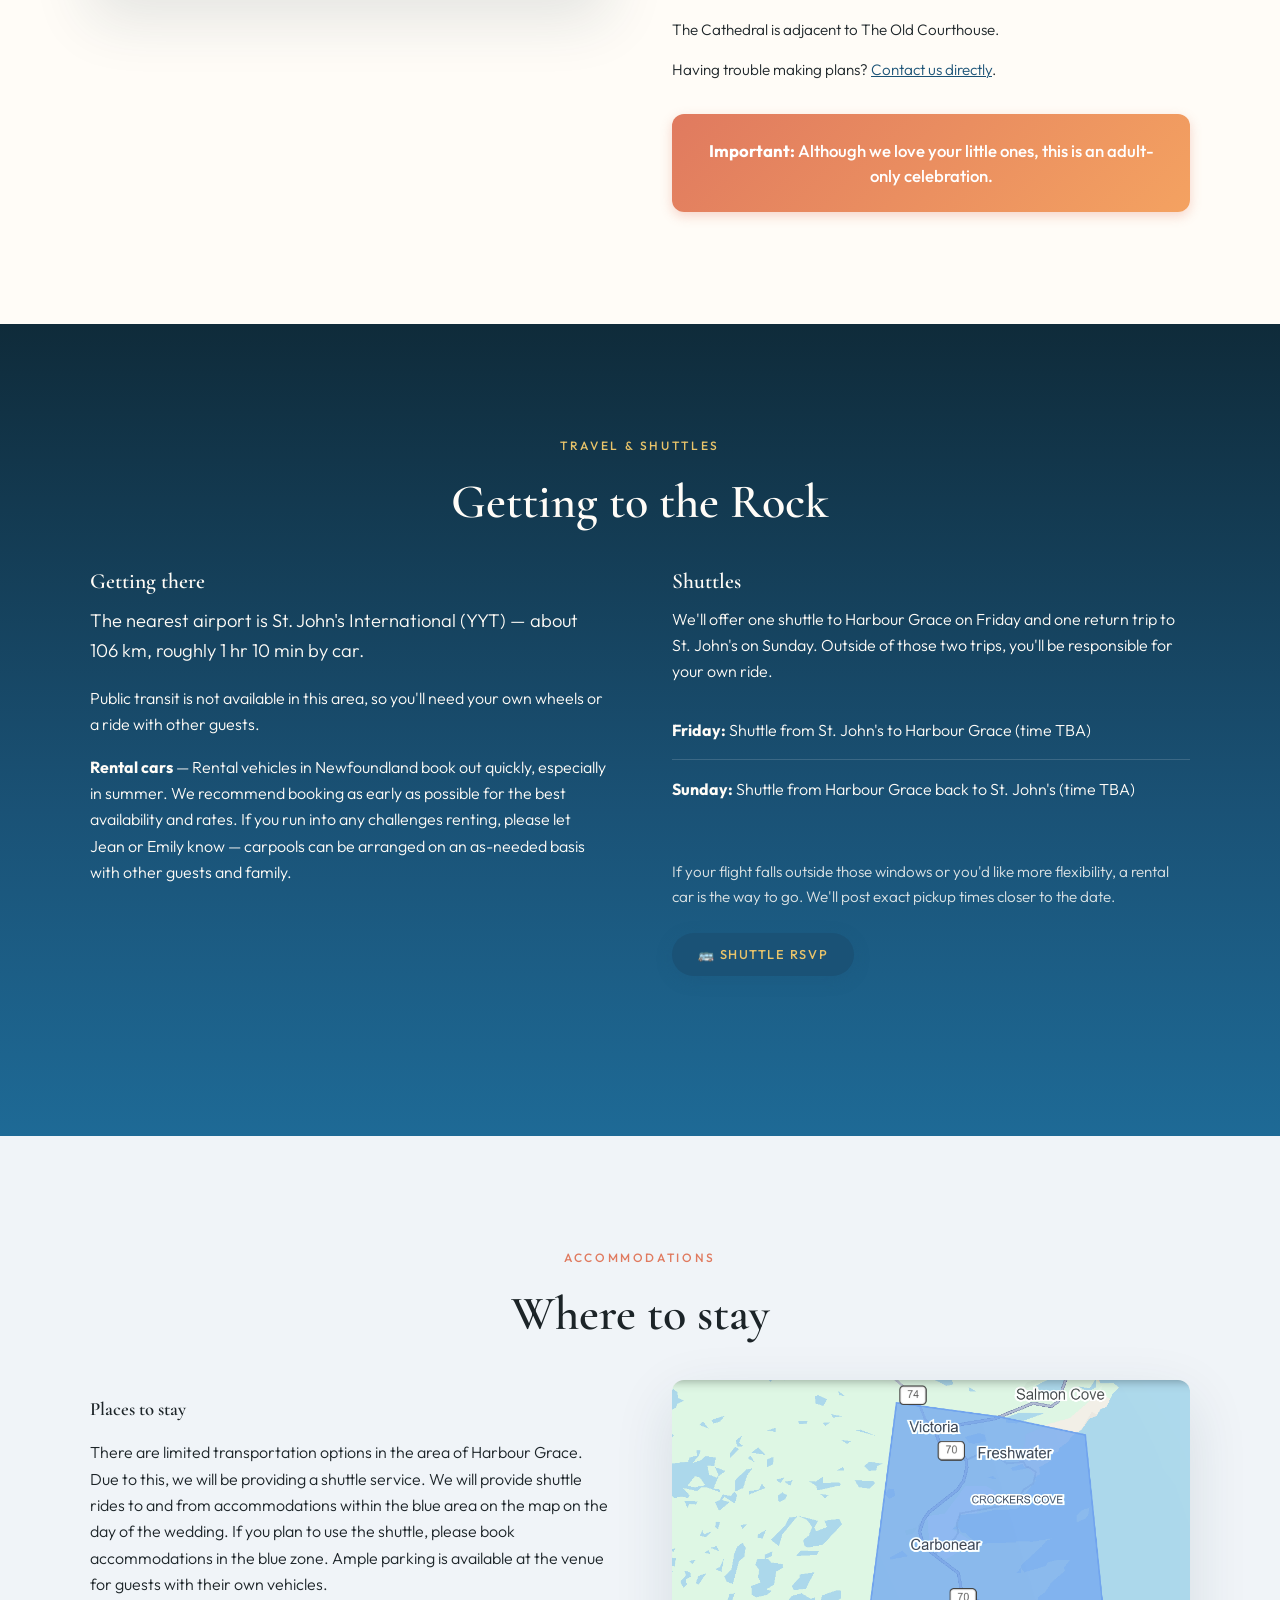
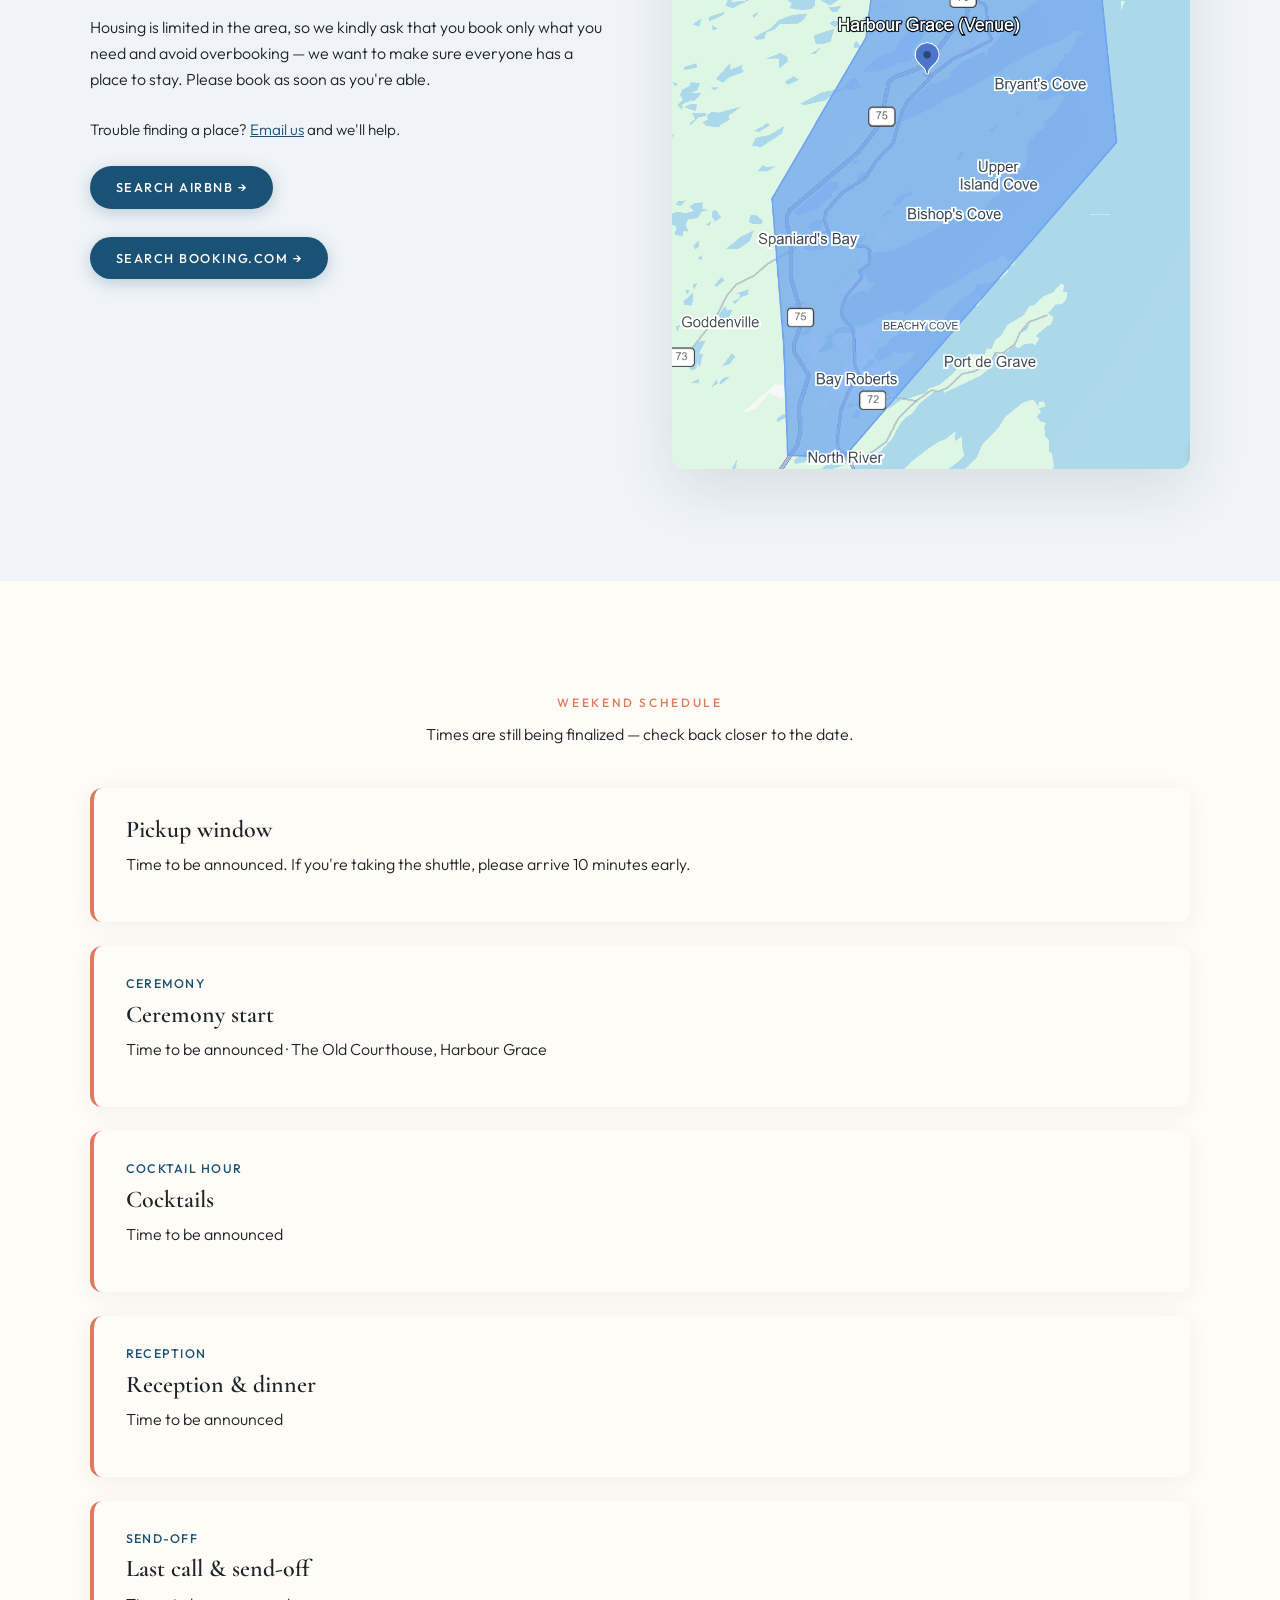
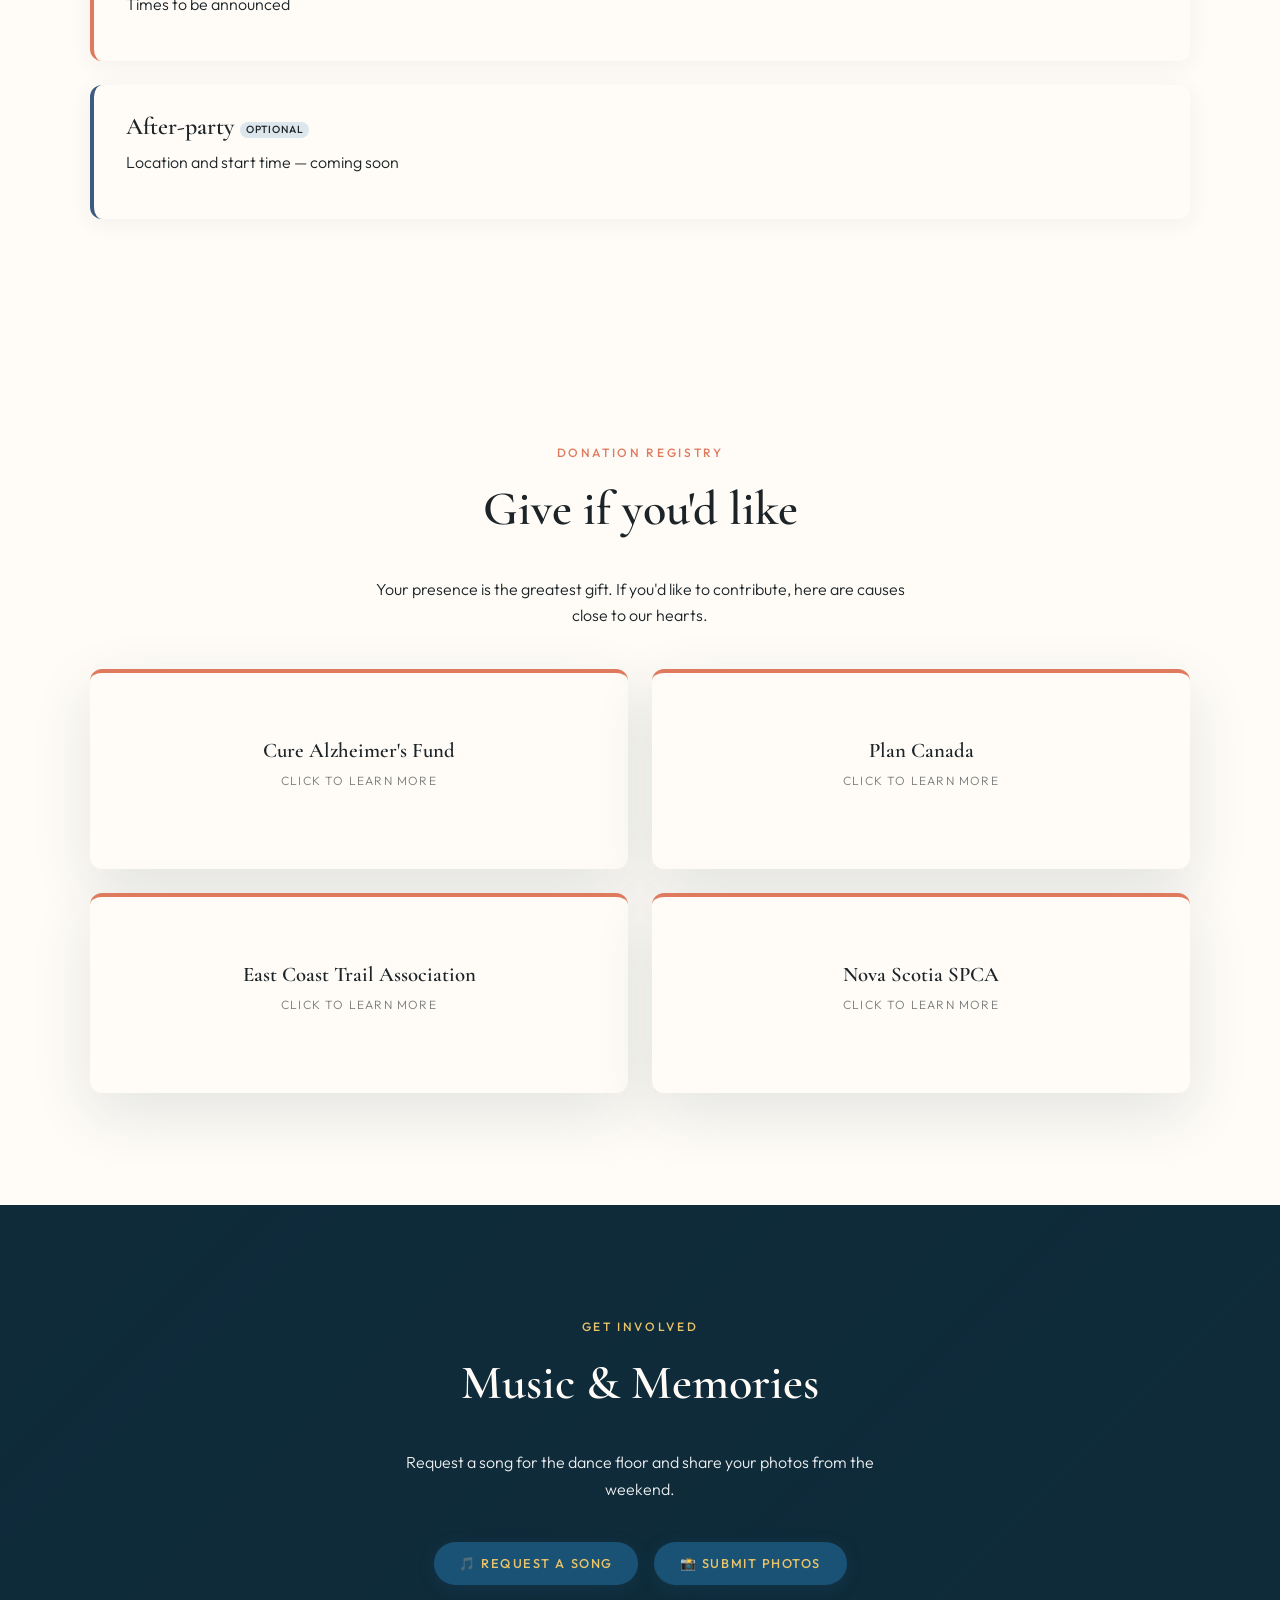
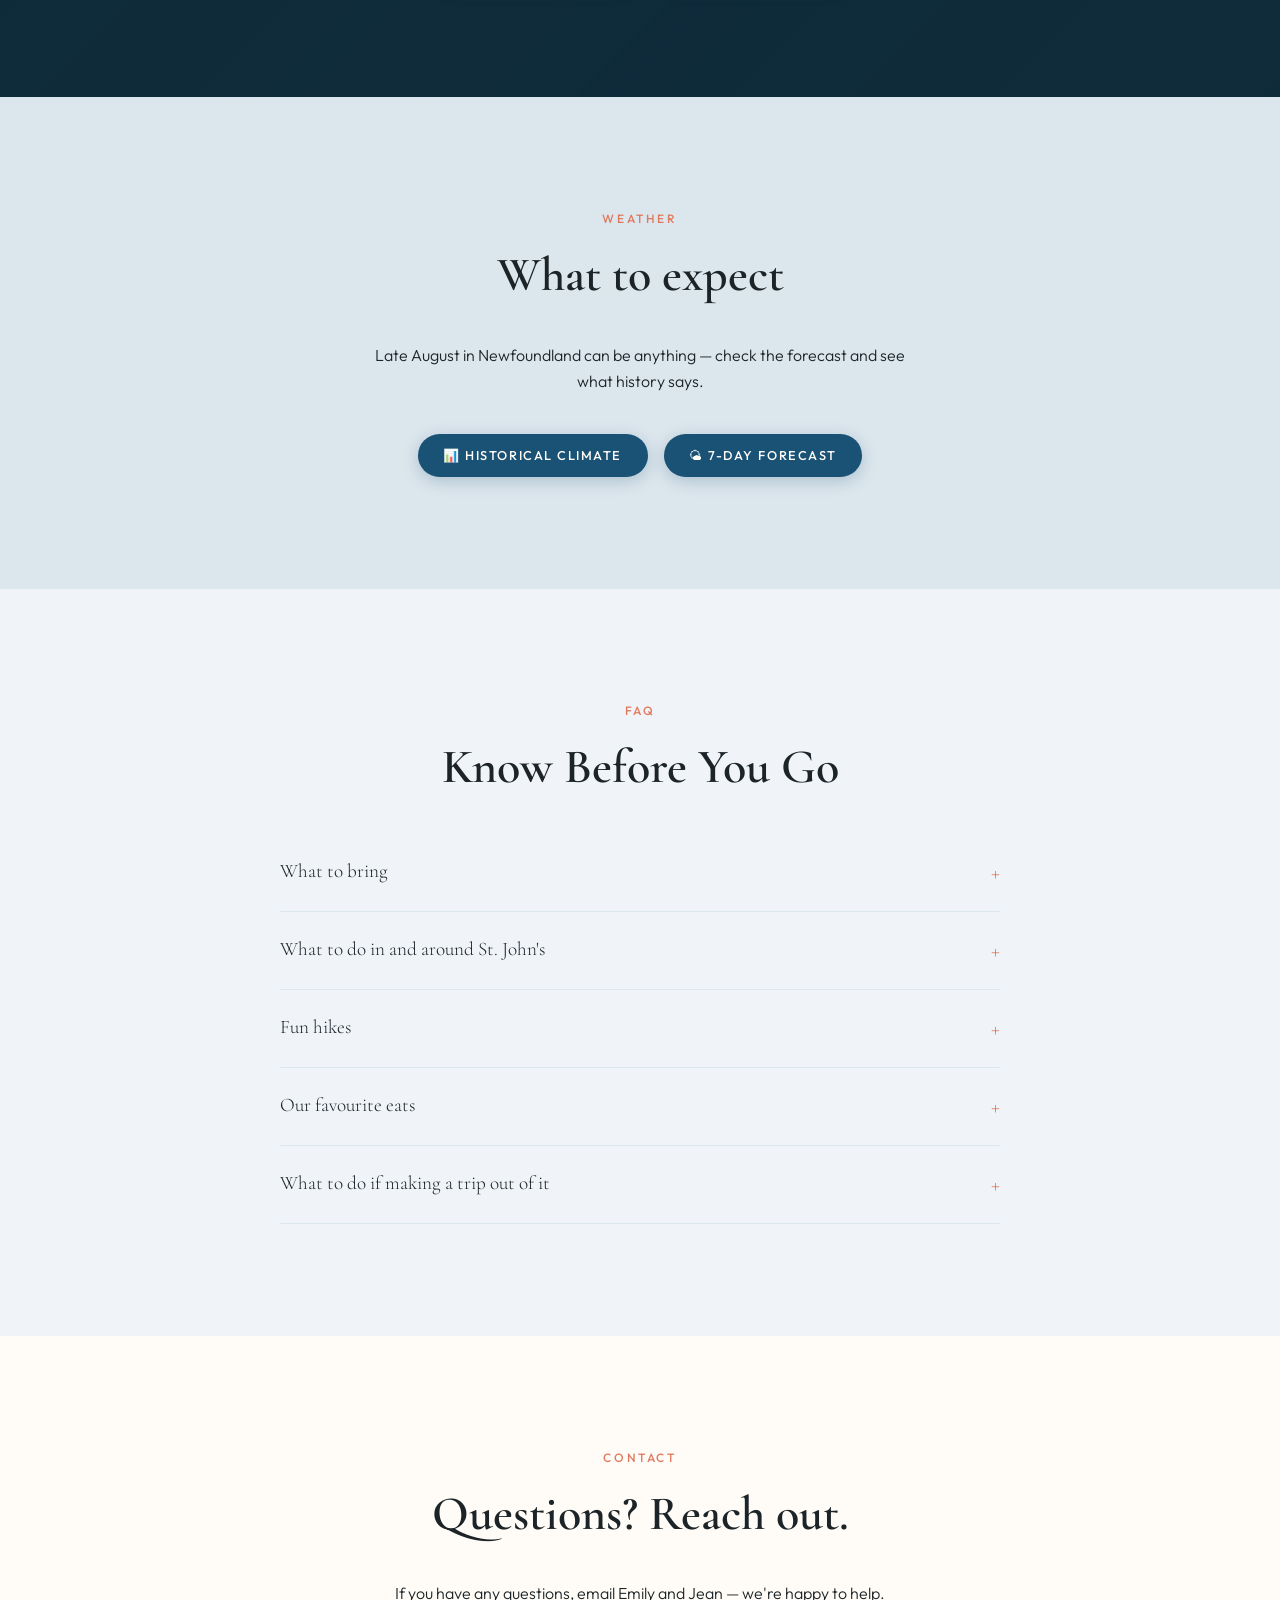
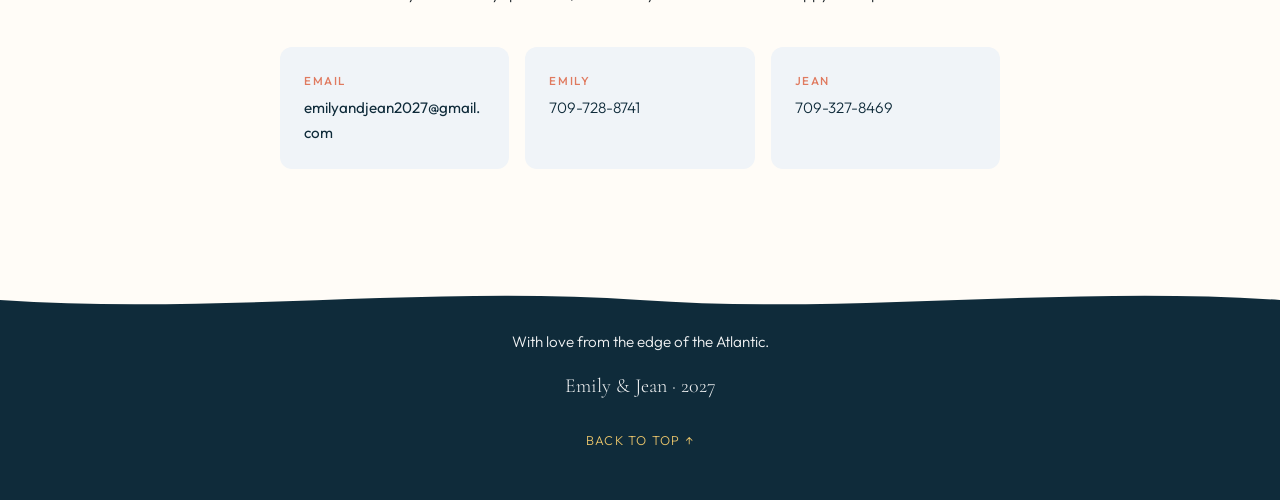
==== commit 91e1a4d3: "Rename Schedule section to Weekend Schedule and remove subheading" ====
--- a/index.html
+++ b/index.html
@@ -29,7 +29,7 @@
         <li><a href="#location">Location</a></li>
         <li><a href="#travel">Travel</a></li>
         <li><a href="#accommodations">Stay</a></li>
-        <li><a href="#schedule">Schedule</a></li>
+        <li><a href="#schedule">Weekend Schedule</a></li>
         <!-- <li><a href="#weekend-schedule">Weekend Schedule</a></li> -->
         <li><a href="#registry">Registry</a></li>
         <li><a href="#uploads">Songs</a></li>
@@ -142,10 +142,9 @@
       </div>
     </section>
 
-    <section class="section" id="schedule">
-      <div class="container">
-        <p class="eyebrow eyebrow--center">Schedule</p>
-        <h2 class="text-center">Rehearsal party &amp; day-of</h2>
+<section class="section" id="schedule">
+      <div class="container">
+        <p class="eyebrow eyebrow--center">Weekend Schedule</p>
         <p class="text-center subhead">Times are still being finalized — check back closer to the date.</p>
 
         <div class="timeline">
